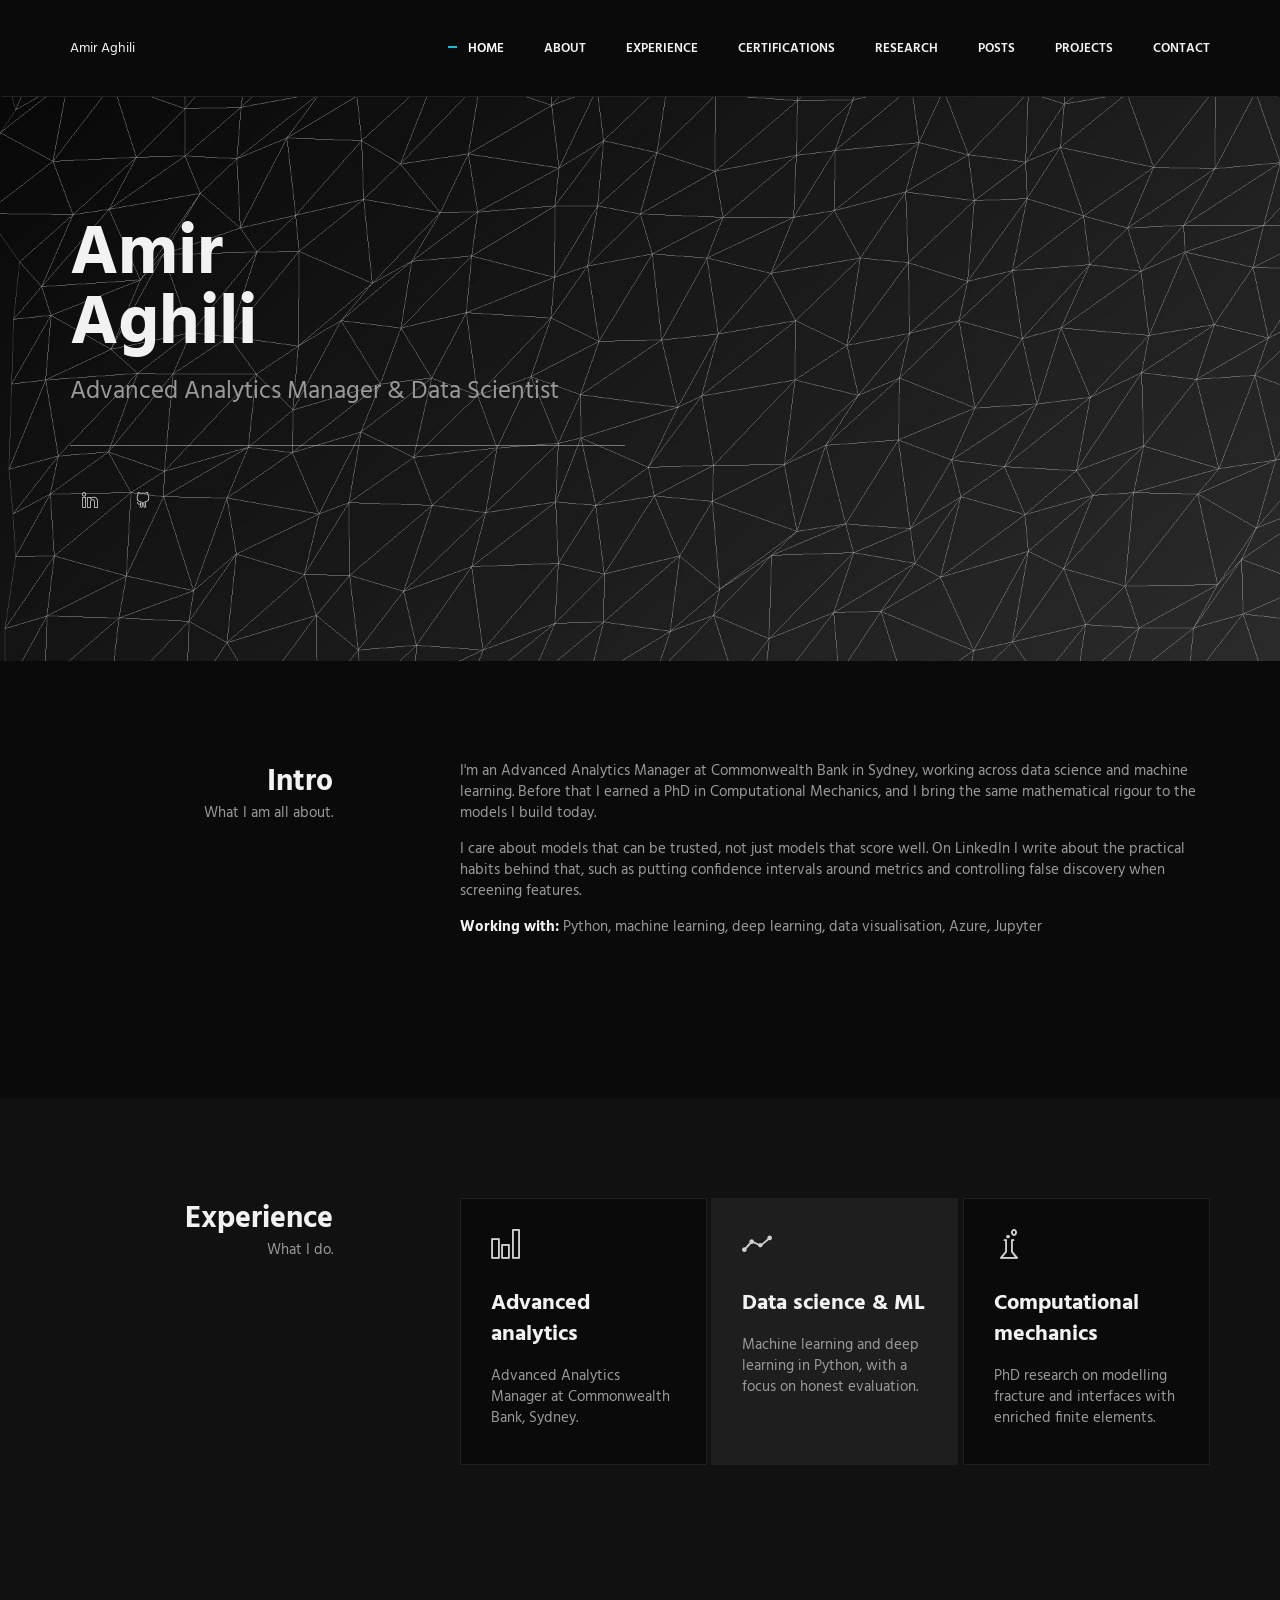
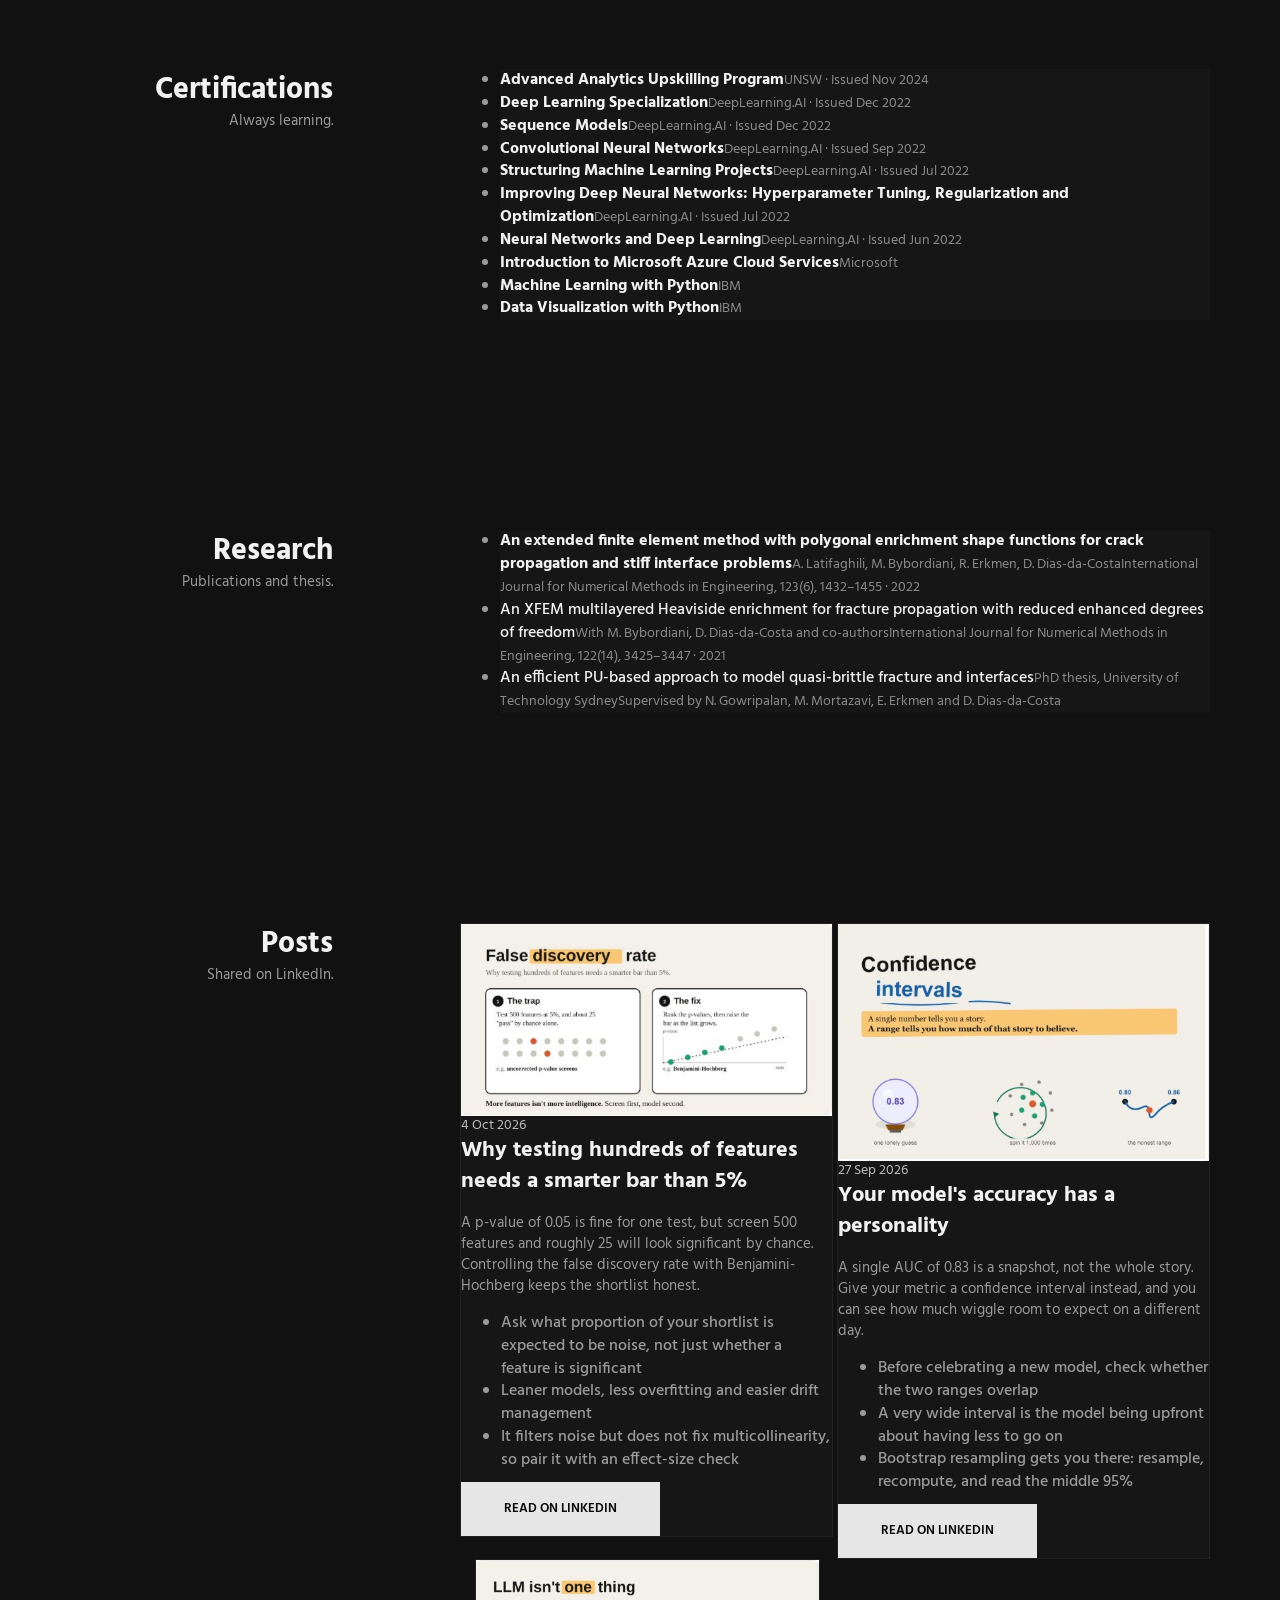
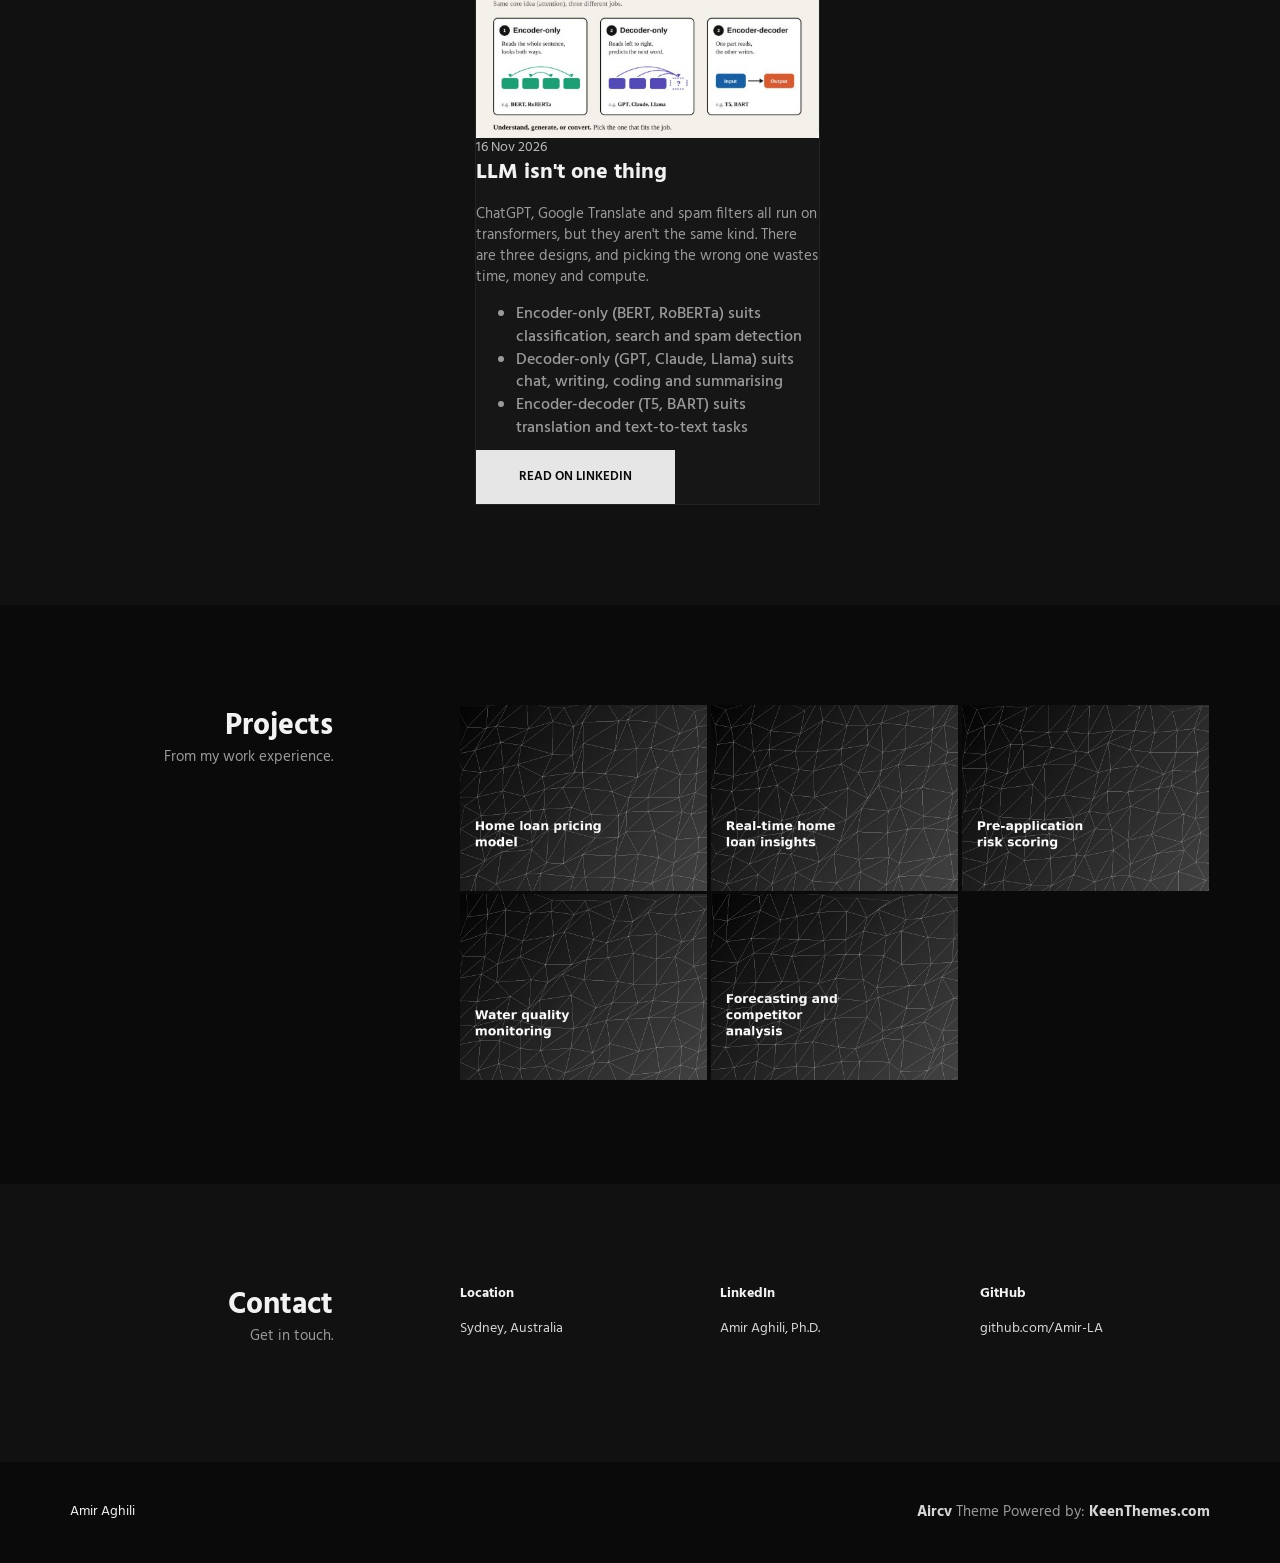
==== index.html @ f1d42f91 "Add files via upload" ====
<!DOCTYPE html>
<!-- ==============================
    Project:        Metronic "Aircv" Frontend Freebie - Responsive HTML Template Based On Twitter Bootstrap 3.3.4
    Version:        1.0
    Author:         KeenThemes
    Primary use:    Corporate, Business Themes.
    Email:          support@keenthemes.com
    Follow:         http://www.twitter.com/keenthemes
    Like:           http://www.facebook.com/keenthemes
    Website:        http://www.keenthemes.com
    Premium:        Premium Metronic Admin Theme: http://themeforest.net/item/metronic-responsive-admin-dashboard-template/4021469?ref=keenthemes
================================== -->
<html lang="en" class="no-js">
    <!-- BEGIN HEAD -->
    <head>
        <meta charset="utf-8"/>
        <title>Amir Aghili, Ph.D. | Advanced Analytics Manager &amp; Data Scientist</title>
        <meta http-equiv="X-UA-Compatible" content="IE=edge">
        <meta content="width=device-width, initial-scale=1" name="viewport"/>
        <meta content="Advanced Analytics Manager, data scientist and machine learning practitioner in Sydney with a PhD in Computational Mechanics." name="description"/>
        <meta content="Amir Aghili" name="author"/>

        <!-- GLOBAL MANDATORY STYLES -->
        <link href="https://fonts.googleapis.com/css?family=Hind:300,400,500,600,700" rel="stylesheet" type="text/css">
        <link href="vendor/simple-line-icons/css/simple-line-icons.css" rel="stylesheet" type="text/css"/>
        <link href="vendor/bootstrap/css/bootstrap.min.css" rel="stylesheet" type="text/css"/>

        <!-- PAGE LEVEL PLUGIN STYLES -->
        <link href="css/animate.css" rel="stylesheet">

        <!-- THEME STYLES -->
        <link href="css/layout.min.css" rel="stylesheet" type="text/css"/>

        <!-- Favicon -->
        <link href="css/custom.css" rel="stylesheet" type="text/css"/>
    </head>
    <!-- END HEAD -->

    <!-- BODY -->
    <body id="body" data-spy="scroll" data-target=".header">

        <!--========== HEADER ==========-->
        <header class="header navbar-fixed-top">
            <!-- Navbar -->
            <nav class="navbar" role="navigation">
                <div class="container">
                    <!-- Brand and toggle get grouped for better mobile display -->
                    <div class="menu-container js_nav-item">
                        <button type="button" class="navbar-toggle" data-toggle="collapse" data-target=".nav-collapse">
                            <span class="sr-only">Toggle navigation</span>
                            <span class="toggle-icon"></span>
                        </button>

                        <!-- Logo -->
                        <div class="logo">
                            <a class="logo-wrap" href="#body">
                                <span class="logo-text">Amir Aghili</span>
                            </a>
                        </div>
                        <!-- End Logo -->
                    </div>

                    <!-- Collect the nav links, forms, and other content for toggling -->
                    <div class="collapse navbar-collapse nav-collapse">
                        <div class="menu-container">
                            <ul class="nav navbar-nav navbar-nav-right">
                                <li class="js_nav-item nav-item"><a class="nav-item-child nav-item-hover" href="#body">Home</a></li>
                                <li class="js_nav-item nav-item"><a class="nav-item-child nav-item-hover" href="#about">About</a></li>
                                <li class="js_nav-item nav-item"><a class="nav-item-child nav-item-hover" href="#experience">Experience</a></li>
                                <li class="js_nav-item nav-item"><a class="nav-item-child nav-item-hover" href="#certifications">Certifications</a></li>
                                <li class="js_nav-item nav-item"><a class="nav-item-child nav-item-hover" href="#publications">Research</a></li>
                                <li class="js_nav-item nav-item"><a class="nav-item-child nav-item-hover" href="#posts">Posts</a></li>
                                <li class="js_nav-item nav-item"><a class="nav-item-child nav-item-hover" href="#work">Projects</a></li>
                                <li class="js_nav-item nav-item"><a class="nav-item-child nav-item-hover" href="#contact">Contact</a></li>
                            </ul>
                        </div>
                    </div>
                    <!-- End Navbar Collapse -->
                </div>
            </nav>
            <!-- Navbar -->
        </header>
        <!--========== END HEADER ==========-->

        <!--========== SLIDER ==========-->
        <div class="promo-block parallax-window" data-parallax="scroll" data-image-src="img/1920x1080/01.jpg">
            <div class="container">
                <div class="row">
                    <div class="col-sm-6">
                        <div class="promo-block-divider">
                            <h1 class="promo-block-title">Amir <br/> Aghili</h1>
                            <p class="promo-block-text">Advanced Analytics Manager &amp; Data Scientist</p>
                        </div>
                        <ul class="list-inline">
                            <li><a href="https://www.linkedin.com/in/amir-latifaghili/" class="social-icons" aria-label="LinkedIn profile"><i class="icon-social-linkedin"></i></a></li>
                            <li><a href="https://github.com/Amir-LA" class="social-icons" aria-label="GitHub profile"><i class="icon-social-github"></i></a></li>
                        </ul>
                    </div>
                </div>
                <!--// end row -->
            </div>
        </div>
        <!--========== SLIDER ==========-->

        <!--========== PAGE LAYOUT ==========-->
        <!-- About -->
        <div id="about">
            <div class="container content-lg">
                <div class="row">
                    <div class="col-sm-3 sm-margin-b-30">
                        <div class="text-right sm-text-left">
                            <h2 class="margin-b-0">Intro</h2>
                            <p>What I am all about.</p>
                        </div>
                    </div>
                    <div class="col-sm-8 col-sm-offset-1">
                        <div class="margin-b-60">
                            <p>I'm an Advanced Analytics Manager at Commonwealth Bank in Sydney, working across data science and machine learning. Before that I earned a PhD in Computational Mechanics, and I bring the same mathematical rigour to the models I build today.</p>
                            <p>I care about models that can be trusted, not just models that score well. On LinkedIn I write about the practical habits behind that, such as putting confidence intervals around metrics and controlling false discovery when screening features.</p>
                            <p><strong>Working with:</strong> Python, machine learning, deep learning, data visualisation, Azure, Jupyter</p>
                        </div>
                    </div>
                </div>
                <!--// end row -->
            </div>
        </div>
        <!-- End About -->

        <!-- Experience -->
        <div id="experience">
            <div class="bg-color-sky-light" data-auto-height="true">
                <div class="container content-lg">
                    <div class="row">
                        <div class="col-sm-3 sm-margin-b-30">
                            <div class="text-right sm-text-left">
                                <h2 class="margin-b-0">Experience</h2>
                                <p>What I do.</p>
                            </div>
                        </div>
                        <div class="col-sm-8 col-sm-offset-1">
                            <div class="row row-space-2 margin-b-4">
                                <div class="col-md-4 md-margin-b-4">
                                    <div class="service" data-height="height">
                                        <div class="service-element">
                                            <i class="service-icon icon-chart"></i>
                                        </div>
                                        <div class="service-info">
                                            <h3>Advanced analytics</h3>
                                            <p class="margin-b-5">Advanced Analytics Manager at Commonwealth Bank, Sydney.</p>
                                        </div>
                                        <a href="#" class="content-wrapper-link"></a>    
                                    </div>
                                </div>
                                <div class="col-md-4 md-margin-b-4">
                                    <div class="service bg-color-base wow zoomIn" data-height="height" data-wow-duration=".3" data-wow-delay=".1s">
                                        <div class="service-element">
                                            <i class="service-icon color-white icon-graph"></i>
                                        </div>
                                        <div class="service-info">
                                            <h3 class="color-white">Data science &amp; ML</h3>
                                            <p class="color-white margin-b-5">Machine learning and deep learning in Python, with a focus on honest evaluation.</p>
                                        </div>
                                        <a href="#" class="content-wrapper-link"></a>    
                                    </div>
                                </div>
                                <div class="col-md-4">
                                    <div class="service" data-height="height">
                                        <div class="service-element">
                                            <i class="service-icon icon-chemistry"></i>
                                        </div>
                                        <div class="service-info">
                                            <h3>Computational mechanics</h3>
                                            <p class="margin-b-5">PhD research on modelling fracture and interfaces with enriched finite elements.</p>
                                        </div>
                                        <a href="#" class="content-wrapper-link"></a>    
                                    </div>
                                </div>
                            </div>
                            <!--// end row -->
                        </div>
                    </div>
                    <!--// end row -->
                </div>
            </div>
        </div>
        <!-- End Experience -->

        <!-- Certifications -->
        <div id="certifications">
            <div class="container content-lg">
                <div class="row">
                    <div class="col-sm-3 sm-margin-b-30">
                        <div class="text-right sm-text-left">
                            <h2 class="margin-b-0">Certifications</h2>
                            <p>Always learning.</p>
                        </div>
                    </div>
                    <div class="col-sm-8 col-sm-offset-1">
                        <ul class="cert-list">
                                <li class="cert-item"><strong>Advanced Analytics Upskilling Program</strong><span>UNSW · Issued Nov 2024</span></li>
                                <li class="cert-item"><strong>Deep Learning Specialization</strong><span>DeepLearning.AI · Issued Dec 2022</span></li>
                                <li class="cert-item"><strong>Sequence Models</strong><span>DeepLearning.AI · Issued Dec 2022</span></li>
                                <li class="cert-item"><strong>Convolutional Neural Networks</strong><span>DeepLearning.AI · Issued Sep 2022</span></li>
                                <li class="cert-item"><strong>Structuring Machine Learning Projects</strong><span>DeepLearning.AI · Issued Jul 2022</span></li>
                                <li class="cert-item"><strong>Improving Deep Neural Networks: Hyperparameter Tuning, Regularization and Optimization</strong><span>DeepLearning.AI · Issued Jul 2022</span></li>
                                <li class="cert-item"><strong>Neural Networks and Deep Learning</strong><span>DeepLearning.AI · Issued Jun 2022</span></li>
                                <li class="cert-item"><strong>Introduction to Microsoft Azure Cloud Services</strong><span>Microsoft</span></li>
                                <li class="cert-item"><strong>Machine Learning with Python</strong><span>IBM</span></li>
                                <li class="cert-item"><strong>Data Visualization with Python</strong><span>IBM</span></li>
                        </ul>
                    </div>
                </div>
            </div>
        </div>
        <!-- End Certifications -->

        <!-- Publications -->
        <div id="publications">
            <div class="bg-color-sky-light">
                <div class="container content-lg">
                    <div class="row">
                        <div class="col-sm-3 sm-margin-b-30">
                            <div class="text-right sm-text-left">
                                <h2 class="margin-b-0">Research</h2>
                                <p>Publications and thesis.</p>
                            </div>
                        </div>
                        <div class="col-sm-8 col-sm-offset-1">
                            <ul class="cert-list">
                                <li class="cert-item"><strong>An extended finite element method with polygonal enrichment shape functions for crack propagation and stiff interface problems</strong><span>A. Latifaghili, M. Bybordiani, R. Erkmen, D. Dias-da-Costa</span><span>International Journal for Numerical Methods in Engineering, 123(6), 1432–1455 · 2022</span></li>
                                <li class="cert-item"><strong><a href="https://doi.org/10.1002/nme.6669" target="_blank" rel="noopener">An XFEM multilayered Heaviside enrichment for fracture propagation with reduced enhanced degrees of freedom</a></strong><span>With M. Bybordiani, D. Dias-da-Costa and co-authors</span><span>International Journal for Numerical Methods in Engineering, 122(14), 3425–3447 · 2021</span></li>
                                <li class="cert-item"><strong><a href="https://opus.lib.uts.edu.au/bitstream/10453/150727/1/01front.pdf" target="_blank" rel="noopener">An efficient PU-based approach to model quasi-brittle fracture and interfaces</a></strong><span>PhD thesis, University of Technology Sydney</span><span>Supervised by N. Gowripalan, M. Mortazavi, E. Erkmen and D. Dias-da-Costa</span></li>
                            </ul>
                        </div>
                    </div>
                </div>
            </div>
        </div>
        <!-- End Publications -->

        <!-- Posts -->
        <div id="posts">
            <div>
                <div class="container content-lg">
                    <div class="row">
                        <div class="col-sm-3 sm-margin-b-30">
                            <div class="text-right sm-text-left">
                                <h2 class="margin-b-0">Posts</h2>
                                <p>Shared on LinkedIn.</p>
                            </div>
                        </div>
                        <div class="col-sm-8 col-sm-offset-1">
                            <div class="row row-space-2">
                            <div class="col-sm-6 md-margin-b-4">
                                <div class="post-card">
                                    <img class="img-responsive full-width" src="img/post-fdr.jpg" alt="Graphic from the post: Why testing hundreds of features needs a smarter bar than 5%">
                                    <div class="post-card-body">
                                        <span class="post-date">4 Oct 2026</span>
                                        <h3>Why testing hundreds of features needs a smarter bar than 5%</h3>
                                        <p>A p-value of 0.05 is fine for one test, but screen 500 features and roughly 25 will look significant by chance. Controlling the false discovery rate with Benjamini-Hochberg keeps the shortlist honest.</p>
                                        <ul><li>Ask what proportion of your shortlist is expected to be noise, not just whether a feature is significant</li><li>Leaner models, less overfitting and easier drift management</li><li>It filters noise but does not fix multicollinearity, so pair it with an effect-size check</li></ul>
                                        <a class="btn-theme btn-theme-sm btn-base-bg text-uppercase" href="https://www.linkedin.com/feed/update/urn:li:activity:7512435879391453184/" target="_blank" rel="noopener">Read on LinkedIn</a>
                                    </div>
                                </div>
                            </div>
                            <div class="col-sm-6 md-margin-b-4">
                                <div class="post-card">
                                    <img class="img-responsive full-width" src="img/post-confidence.jpg" alt="Graphic from the post: Your model's accuracy has a personality">
                                    <div class="post-card-body">
                                        <span class="post-date">27 Sep 2026</span>
                                        <h3>Your model's accuracy has a personality</h3>
                                        <p>A single AUC of 0.83 is a snapshot, not the whole story. Give your metric a confidence interval instead, and you can see how much wiggle room to expect on a different day.</p>
                                        <ul><li>Before celebrating a new model, check whether the two ranges overlap</li><li>A very wide interval is the model being upfront about having less to go on</li><li>Bootstrap resampling gets you there: resample, recompute, and read the middle 95%</li></ul>
                                        <a class="btn-theme btn-theme-sm btn-base-bg text-uppercase" href="https://www.linkedin.com/feed/update/urn:li:activity:7509892826856378368/" target="_blank" rel="noopener">Read on LinkedIn</a>
                                    </div>
                                </div>
                            </div>
                            </div>
                            <div class="col-sm-6 md-margin-b-4">
                                <div class="post-card">
                                    <img class="img-responsive full-width" src="img/post-llm.jpg" alt="Graphic from the post: LLM isn't one thing">
                                    <div class="post-card-body">
                                        <span class="post-date">16 Nov 2026</span>
                                        <h3>LLM isn't one thing</h3>
                                        <p>ChatGPT, Google Translate and spam filters all run on transformers, but they aren't the same kind. There are three designs, and picking the wrong one wastes time, money and compute.</p>
                                        <ul><li>Encoder-only (BERT, RoBERTa) suits classification, search and spam detection</li><li>Decoder-only (GPT, Claude, Llama) suits chat, writing, coding and summarising</li><li>Encoder-decoder (T5, BART) suits translation and text-to-text tasks</li></ul>
                                        <a class="btn-theme btn-theme-sm btn-base-bg text-uppercase" href="https://www.linkedin.com/feed/update/urn:li:activity:7527841964642263040/" target="_blank" rel="noopener">Read on LinkedIn</a>
                                    </div>
                                </div>
                            </div>
                        </div>
                    </div>
                </div>
            </div>
        </div>
        <!-- End Posts -->

        <!-- Work -->
        <div id="work">
            <div class="container content-lg">
                <div class="row">
                    <div class="col-sm-3 sm-margin-b-30">
                        <div class="text-right sm-text-left">
                            <h2 class="margin-b-0">Projects</h2>
                            <p>From my work experience.</p>
                        </div>
                    </div>
                    <div class="col-sm-8 col-sm-offset-1">
                        <!-- Masonry Grid -->
                        <div class="masonry-grid row row-space-2">
                            <div class="masonry-grid-sizer col-xs-6 col-sm-6 col-md-1"></div>
                            <div class="masonry-grid-item col-xs-12 col-sm-6 col-md-4 margin-b-4">
                                <!-- Project -->
                                <div class="work work-popup-trigger">
                                    <div class="work-overlay">
                                        <img class="full-width img-responsive" src="img/work/p1.jpg" alt="Home loan pricing model">
                                    </div>
                                    <div class="work-popup-overlay">
                                        <div class="work-popup-content">
                                            <a href="javascript:void(0);" class="work-popup-close">Hide</a>
                                            <div class="margin-b-30">
                                                <h3 class="margin-b-5">Home loan pricing model</h3>
                                                <span>Commonwealth Bank · Senior Data Analyst</span>
                                            </div>
                                            <div class="margin-t-10">
                                                <p>Built a predictive model to help lenders offer personalised pricing and boost customer retention.</p>
                                                <ul class="list-inline work-popup-tag"><li class="work-popup-tag-item"><span class="work-popup-tag-link">Predictive modelling</span></li><li class="work-popup-tag-item"><span class="work-popup-tag-link">Pricing</span></li></ul>
                                                <p class="margin-t-10"><a href="https://www.linkedin.com/in/amir-latifaghili/" target="_blank" rel="noopener"><strong>View on LinkedIn</strong></a></p>
                                            </div>
                                        </div>
                                    </div>
                                </div>
                                <!-- End Project -->
                            </div>
                            <div class="masonry-grid-item col-xs-12 col-sm-6 col-md-4 margin-b-4">
                                <!-- Project -->
                                <div class="work work-popup-trigger">
                                    <div class="work-overlay">
                                        <img class="full-width img-responsive" src="img/work/p2.jpg" alt="Real-time home loan insights">
                                    </div>
                                    <div class="work-popup-overlay">
                                        <div class="work-popup-content">
                                            <a href="javascript:void(0);" class="work-popup-close">Hide</a>
                                            <div class="margin-b-30">
                                                <h3 class="margin-b-5">Real-time home loan insights</h3>
                                                <span>Commonwealth Bank · Senior Data Analyst</span>
                                            </div>
                                            <div class="margin-t-10">
                                                <p>Designed an AI tool delivering real-time insights for engaging home loan seekers.</p>
                                                <ul class="list-inline work-popup-tag"><li class="work-popup-tag-item"><span class="work-popup-tag-link">AI</span></li><li class="work-popup-tag-item"><span class="work-popup-tag-link">Customer insight</span></li></ul>
                                                <p class="margin-t-10"><a href="https://www.linkedin.com/in/amir-latifaghili/" target="_blank" rel="noopener"><strong>View on LinkedIn</strong></a></p>
                                            </div>
                                        </div>
                                    </div>
                                </div>
                                <!-- End Project -->
                            </div>
                            <div class="masonry-grid-item col-xs-12 col-sm-6 col-md-4 margin-b-4">
                                <!-- Project -->
                                <div class="work work-popup-trigger">
                                    <div class="work-overlay">
                                        <img class="full-width img-responsive" src="img/work/p3.jpg" alt="Pre-application risk scoring">
                                    </div>
                                    <div class="work-popup-overlay">
                                        <div class="work-popup-content">
                                            <a href="javascript:void(0);" class="work-popup-close">Hide</a>
                                            <div class="margin-b-30">
                                                <h3 class="margin-b-5">Pre-application risk scoring</h3>
                                                <span>Commonwealth Bank · Data Analyst</span>
                                            </div>
                                            <div class="margin-t-10">
                                                <p>Built a risk scoring model using pre-application data to optimise capital allocation based on default probability.</p>
                                                <ul class="list-inline work-popup-tag"><li class="work-popup-tag-item"><span class="work-popup-tag-link">Risk scoring</span></li><li class="work-popup-tag-item"><span class="work-popup-tag-link">Credit</span></li></ul>
                                                <p class="margin-t-10"><a href="https://www.linkedin.com/in/amir-latifaghili/" target="_blank" rel="noopener"><strong>View on LinkedIn</strong></a></p>
                                            </div>
                                        </div>
                                    </div>
                                </div>
                                <!-- End Project -->
                            </div>
                            <div class="masonry-grid-item col-xs-12 col-sm-6 col-md-4 margin-b-4">
                                <!-- Project -->
                                <div class="work work-popup-trigger">
                                    <div class="work-overlay">
                                        <img class="full-width img-responsive" src="img/work/p4.jpg" alt="Water quality monitoring">
                                    </div>
                                    <div class="work-popup-overlay">
                                        <div class="work-popup-content">
                                            <a href="javascript:void(0);" class="work-popup-close">Hide</a>
                                            <div class="margin-b-30">
                                                <h3 class="margin-b-5">Water quality monitoring</h3>
                                                <span>Ginko Consultants · Data Scientist</span>
                                            </div>
                                            <div class="margin-t-10">
                                                <p>Gathered water quality data from Critical Control Points on the SCADA system, analysed it, and helped present breaches in EPA reports.</p>
                                                <ul class="list-inline work-popup-tag"><li class="work-popup-tag-item"><span class="work-popup-tag-link">Data analysis</span></li><li class="work-popup-tag-item"><span class="work-popup-tag-link">SCADA</span></li><li class="work-popup-tag-item"><span class="work-popup-tag-link">Reporting</span></li></ul>
                                                <p class="margin-t-10"><a href="https://www.linkedin.com/in/amir-latifaghili/" target="_blank" rel="noopener"><strong>View on LinkedIn</strong></a></p>
                                            </div>
                                        </div>
                                    </div>
                                </div>
                                <!-- End Project -->
                            </div>
                            <div class="masonry-grid-item col-xs-12 col-sm-6 col-md-4 margin-b-4">
                                <!-- Project -->
                                <div class="work work-popup-trigger">
                                    <div class="work-overlay">
                                        <img class="full-width img-responsive" src="img/work/p5.jpg" alt="Forecasting and competitor analysis">
                                    </div>
                                    <div class="work-popup-overlay">
                                        <div class="work-popup-content">
                                            <a href="javascript:void(0);" class="work-popup-close">Hide</a>
                                            <div class="margin-b-30">
                                                <h3 class="margin-b-5">Forecasting and competitor analysis</h3>
                                                <span>Cured Medical · Data Scientist (R&amp;D)</span>
                                            </div>
                                            <div class="margin-t-10">
                                                <p>Created and optimised data pipelines, and used web scraping to forecast business share price against competitors.</p>
                                                <ul class="list-inline work-popup-tag"><li class="work-popup-tag-item"><span class="work-popup-tag-link">Data pipelines</span></li><li class="work-popup-tag-item"><span class="work-popup-tag-link">Forecasting</span></li><li class="work-popup-tag-item"><span class="work-popup-tag-link">Web scraping</span></li></ul>
                                                <p class="margin-t-10"><a href="https://www.linkedin.com/in/amir-latifaghili/" target="_blank" rel="noopener"><strong>View on LinkedIn</strong></a></p>
                                            </div>
                                        </div>
                                    </div>
                                </div>
                                <!-- End Project -->
                            </div>
                        </div>
                        <!-- End Masonry Grid -->
                    </div>
                </div>
                <!--// end row -->
            </div>
        </div>
        <!-- End Work -->
            
        <!-- Contact -->
        <div id="contact">
            <div class="bg-color-sky-light">
                <div class="container content-lg">
                    <div class="row">
                        <div class="col-sm-3 sm-margin-b-30">
                            <div class="text-right sm-text-left">
                                <h2 class="margin-b-0">Contact</h2>
                                <p>Get in touch.</p>
                            </div>
                        </div>
                        <div class="col-sm-8 col-sm-offset-1">
                            <div class="row">
                                <div class="col-md-4 col-xs-6 md-margin-b-30">
                                    <h5>Location</h5>
                                    <a href="#contact">Sydney, Australia</a>
                                </div>
                                <div class="col-md-4 col-xs-6 md-margin-b-30">
                                    <h5>LinkedIn</h5>
                                    <a href="https://www.linkedin.com/in/amir-latifaghili/">Amir Aghili, Ph.D.</a>
                                </div>
                                <div class="col-md-4 col-xs-6">
                                    <h5>GitHub</h5>
                                    <a href="https://github.com/Amir-LA">github.com/Amir-LA</a>
                                </div>
                                <!-- Add your email here, e.g. <div class="col-md-4 col-xs-6"><h5>Email</h5><a href="mailto:you@example.com">you@example.com</a></div> -->
                            </div>
                        </div>
                    </div>
                    <!--// end row -->
                </div>
            </div>
        </div>
        <!-- End Contact -->
        <!--========== END PAGE LAYOUT ==========-->

        <!--========== FOOTER ==========-->
        <footer class="footer">
            <div class="content container">
                <div class="row">
                    <div class="col-xs-6">
                        <span class="logo-text">Amir Aghili</span>
                    </div>
                    <div class="col-xs-6 text-right sm-text-left">
                        <p class="margin-b-0"><a class="fweight-700" href="http://keenthemes.com/preview/aircv/">Aircv</a> Theme Powered by: <a class="fweight-700" href="http://www.keenthemes.com/">KeenThemes.com</a></p>
                    </div>
                </div>
                <!--// end row -->
            </div>
        </footer>
        <!--========== END FOOTER ==========-->

        <!-- Back To Top -->
        <a href="javascript:void(0);" class="js-back-to-top back-to-top">Top</a>

        <!-- JAVASCRIPTS(Load javascripts at bottom, this will reduce page load time) -->
        <!-- CORE PLUGINS -->
        <script src="vendor/jquery.min.js" type="text/javascript"></script>
        <script src="vendor/jquery-migrate.min.js" type="text/javascript"></script>
        <script src="vendor/bootstrap/js/bootstrap.min.js" type="text/javascript"></script>

        <!-- PAGE LEVEL PLUGINS -->
        <script src="vendor/jquery.easing.js" type="text/javascript"></script>
        <script src="vendor/jquery.back-to-top.js" type="text/javascript"></script>
        <script src="vendor/jquery.smooth-scroll.js" type="text/javascript"></script>
        <script src="vendor/jquery.wow.min.js" type="text/javascript"></script>
        <script src="vendor/jquery.parallax.min.js" type="text/javascript"></script>
        <script src="vendor/jquery.appear.js" type="text/javascript"></script>
        <script src="vendor/masonry/jquery.masonry.pkgd.min.js" type="text/javascript"></script>
        <script src="vendor/masonry/imagesloaded.pkgd.min.js" type="text/javascript"></script>

        <!-- PAGE LEVEL SCRIPTS -->
        <script src="js/layout.min.js" type="text/javascript"></script>
        <script src="js/components/progress-bar.min.js" type="text/javascript"></script>
        <script src="js/components/masonry.min.js" type="text/javascript"></script>
        <script src="js/components/wow.min.js" type="text/javascript"></script>

    </body>
    <!-- END BODY -->
</html>
---- css/layout.min.css ----
.link,body{position:relative;font-family:Hind,sans-serif}.btn-theme,p{line-height:1.4}.btn-theme.active.focus,.btn-theme.active:focus,.btn-theme.focus,.btn-theme:active.focus,.btn-theme:active:focus,.btn-theme:focus,:active,:focus,a,a:active,a:focus,a:hover{outline:0}.btn-theme:hover,.progress-box .progress-bar{transition-property:all;transition-timing-function:cubic-bezier(.7,1,.7,1)}.header .nav-item-child,.link,a,body,em,h1,h2,h3,h4,h5,h6,li,li a,p,span{font-family:Hind,sans-serif}.header .nav-item-hover:after,.link:after,.work .work-overlay:before{content:" "}.back-to-top,.header .nav-item-child,.link{text-transform:uppercase}.back-to-top:focus,.back-to-top:hover,.btn-theme.focus,.btn-theme:focus,.btn-theme:hover,.content-wrapper-link,.header .logo-wrap:focus,.header .logo-wrap:hover,a:active,a:focus,a:hover,h1>a:focus,h2>a:focus,h3>a:focus,h4>a:focus,h5>a:focus,h6>a:focus{text-decoration:none}.container-full-width:after,.container-sm:after{clear:both}html{overflow-x:hidden}body,html,html a{-webkit-font-smoothing:antialiased}p{font-size:15px;font-weight:400;color:#a6a7aa;margin-bottom:15px}em,li,li a{font-size:16px;font-weight:500;color:#515769}a{color:#81848f}a:active,a:focus,a:hover{color:#999caa}.link{font-size:13px;font-weight:600}.back-to-top,.form-control,span{font-weight:400}.link:after{position:absolute;top:8px;right:-15px;width:9px;height:2px;background:#17bed2}span{font-size:14px;color:#bfc1c7}h1,h2,h3,h4,h5,h6{font-weight:700;color:#515769;line-height:1.4;margin:0 0 15px}h1>a,h2>a,h3>a,h4>a,h5>a,h6>a{color:#515769}h1>a:hover,h2>a:hover,h3>a:hover,h4>a:hover,h5>a:hover,h6>a:hover{color:#999caa;text-decoration:none}h1{font-size:40px}h2{font-size:30px}h3,h4{font-size:22px}::selection{color:#fff;background:#17bed2;text-shadow:none}::-webkit-selection{color:#fff;background:#17bed2;text-shadow:none}::-moz-selection{color:#fff;background:#17bed2;text-shadow:none}.section-seperator{border-bottom:1px solid #edf0f2}.content-wrapper-link{position:absolute;top:0;left:0;right:0;bottom:0;display:block;z-index:3}.btn-icon,.btn-theme,.work{position:relative}.btn-theme,.social-icons{display:inline-block;vertical-align:middle;text-align:center}.btn-theme{background-image:none;border-style:solid;white-space:nowrap;-ms-touch-action:manipulation;touch-action:manipulation;cursor:pointer;-webkit-user-select:none;-moz-user-select:none;-ms-user-select:none;user-select:none}.btn-theme:hover{transition-duration:.3s}.btn-theme.active,.btn-theme:active{background-image:none;outline:0}.btn-theme.disabled,.btn-theme[disabled],fieldset[disabled] .btn-theme{cursor:not-allowed;box-shadow:none;opacity:.65;pointer-events:none}.btn-icon{top:1px;margin-right:10px}.btn-white-bg{color:#515769;background:#fff;border-color:transparent;border-width:0}.btn-white-bg.focus,.btn-white-bg:focus,.btn-white-bg:hover{color:#fff;background:#17bed2;border-color:transparent}.btn-white-brd{color:#fff;background:0 0;border-color:#fff;border-width:2px}.btn-white-brd.focus,.btn-white-brd:focus,.btn-white-brd:hover{color:#515769;background:#fff;border-color:#fff}.btn-default-bg{color:#515769;background:#f3f4f5;border-color:transparent;border-width:0}.btn-default-bg.focus,.btn-default-bg:focus,.btn-default-bg:hover{color:#fff;background:#17bed2;border-color:transparent}.btn-theme-sm{font-size:13px;font-weight:600;padding:15px 40px}.btn-theme-md{font-size:15px;font-weight:600;padding:20px 30px}.progress-box .progress{box-shadow:none;height:3px}.progress-box .progress-bar{transition-duration:2s}.social-icons{width:40px;height:40px;font-size:16px;color:#fff;border-radius:50%;padding:11px;transition-duration:.3s;transition-property:all;transition-timing-function:cubic-bezier(.7,1,.7,1)}.work .work-overlay:before,.work .work-popup-overlay{top:0;width:100%;height:100%;transition-property:all;transition-timing-function:cubic-bezier(.7,1,.7,1);transition-duration:.3s;left:0}.social-icons:hover{color:#515769;background:#fff;transition-duration:.3s;transition-property:all;transition-timing-function:cubic-bezier(.7,1,.7,1)}.promo-block{padding:220px 0 130px}.promo-block .promo-block-title{font-size:70px;color:#fff;line-height:1}@media (max-width:480px){.promo-block .promo-block-title{font-size:50px}}.promo-block .promo-block-text{font-size:25px;color:#fff}.promo-block .promo-block-divider{border-bottom:1px solid rgba(255,255,255,.4);padding-bottom:20px;margin-bottom:35px}.service{background:#fff;padding:30px}.service .service-element,.service .service-info{-webkit-transform:translate3d(0,0,0);-moz-transform:translate3d(0,0,0);transform:translate3d(0,0,0);transition-duration:.3s;transition-property:all;transition-timing-function:cubic-bezier(.7,1,.7,1)}.service .service-icon{display:block;font-size:30px;color:#999caa;margin-bottom:30px}.service:hover .service-element{opacity:0;-webkit-transform:translate3d(0,-100%,0);-moz-transform:translate3d(0,-100%,0);transform:translate3d(0,-100%,0);transition-duration:.3s;transition-property:all;transition-timing-function:cubic-bezier(.7,1,.7,1)}.service:hover .service-info{-webkit-transform:translate3d(0,-30%,0);-moz-transform:translate3d(0,-30%,0);transform:translate3d(0,-30%,0);transition-duration:.3s;transition-property:all;transition-timing-function:cubic-bezier(.7,1,.7,1)}.work{display:block}.work .work-overlay{position:relative;cursor:pointer}.work .work-overlay:before{position:absolute;background:0 0}.work:hover .work-overlay:before{background:rgba(0,0,0,.5);transition-duration:.3s;transition-property:all;transition-timing-function:cubic-bezier(.7,1,.7,1)}.work .work-popup-overlay{position:fixed;right:0;z-index:99999;opacity:0;visibility:hidden;-webkit-backface-visibility:hidden;backface-visibility:hidden;overflow-x:hidden;background:rgba(81,87,105,.4)}.work .work-popup-overlay-show{opacity:1;visibility:visible;-webkit-backface-visibility:visible;backface-visibility:visible;transition-duration:.3s;transition-property:all;transition-timing-function:cubic-bezier(.7,1,.7,1)}.work .work-popup-content{position:absolute;top:50%;left:0;right:0;width:730px;height:auto;display:block;background:#fff;padding:30px;margin:0 auto;-webkit-transform:translate3d(0,-50%,0);-moz-transform:translate3d(0,-50%,0);transform:translate3d(0,-50%,0)}.header .logo-img,.header .logo-img-main,.header .logo-wrap{display:inline-block}.work .work-popup-content-divider{border-right:1px solid #cdcecf}@media (max-width:768px){.work .work-popup-content{width:95%}.work .work-popup-content-divider{border-right:none;border-bottom:1px solid #cdcecf}}.work .work-popup-close{float:right;font-size:13px;font-weight:700;color:#c5c6cb;transition-duration:.3s;transition-property:all;transition-timing-function:cubic-bezier(.7,1,.7,1)}.work .work-popup-close:hover{color:#aaacb3;transition-duration:.3s;transition-property:all;transition-timing-function:cubic-bezier(.7,1,.7,1)}.work .work-popup-tag{margin:0}.work .work-popup-tag-item{padding:0 2px}.work .work-popup-tag-link{font-size:13px}.footer .footer-logo{width:64px;height:auto}.navbar-fixed-top .navbar-collapse{max-height:100%}.header .navbar{margin-bottom:0;border-bottom:1px solid rgba(255,255,255,.2);transition-duration:.3s;transition-property:all;transition-timing-function:cubic-bezier(.7,1,.7,1)}.header .navbar-toggle{width:25px;height:25px;border:none;padding:0;margin:35px 0}.header .navbar-toggle .toggle-icon{position:relative;width:21px;height:1px;display:inline-block;background:#515769;transition-duration:.3s;transition-property:all;transition-timing-function:cubic-bezier(.7,1,.7,1)}.header .navbar-toggle .toggle-icon:after,.header .navbar-toggle .toggle-icon:before{position:absolute;left:0;background:#515769;content:" "}.header .navbar-toggle .toggle-icon:before{width:10px;height:1px;bottom:10px;-webkit-transform:rotate(0);-moz-transform:rotate(0);transform:rotate(0);transition-duration:.3s;transition-property:all;transition-timing-function:cubic-bezier(.7,1,.7,1)}.header .navbar-toggle .toggle-icon:after{width:16px;height:1px;top:-5px;-webkit-transform:rotate(0);-moz-transform:rotate(0);transform:rotate(0);transition-duration:.3s;transition-property:all;transition-timing-function:cubic-bezier(.7,1,.7,1)}.header .navbar-toggle:hover .toggle-icon{background:#17bed2;transition-duration:.3s;transition-property:all;transition-timing-function:cubic-bezier(.7,1,.7,1)}.header .navbar-toggle:hover .toggle-icon:after,.header .navbar-toggle:hover .toggle-icon:before{width:21px;height:1px;background:#17bed2;transition-duration:.3s;transition-property:all;transition-timing-function:cubic-bezier(.7,1,.7,1)}.header .logo-img-active,.header .logo-img-main,.header .nav-item.active .nav-item-hover:after,.header .nav-item:hover .nav-item-hover:after{transition-duration:.4s;transition-property:all;transition-timing-function:cubic-bezier(.7,1,.7,1)}.header .navbar-toggle:hover .toggle-icon.is-clicked{background:rgba(81,87,105,0)}.header .logo{width:100px;height:100px;float:left;max-height:95px;line-height:65px}.header .logo-wrap{padding:15px 0}.header .logo-img{width:64px;height:auto;max-width:100%;max-height:100%;vertical-align:middle}.header .logo-img-active{display:none}.header .nav-item,.header .nav-item-child{display:block;position:relative}.header .navbar-nav{padding-left:0;margin-bottom:0;list-style:none}.header .nav-item:last-child .nav-item-child{padding-right:0}.header .nav-item.active .nav-item-hover:after,.header .nav-item:hover .nav-item-hover:after{opacity:1}.header .nav-item-child{font-size:13px;font-weight:600;color:#fff;line-height:55px;padding:20px;transition-duration:.3s;transition-property:all;transition-timing-function:cubic-bezier(.7,1,.7,1)}.header .nav-item-child:focus,.header .nav-item-child:hover{background:inherit}.header .nav-item-hover{position:relative}.header .nav-item-hover:after{position:absolute;top:45px;left:0;width:9px;height:2px;background:#17bed2;opacity:0;transition-duration:.4s;transition-property:all;transition-timing-function:cubic-bezier(.7,1,.7,1)}@media (max-width:991px){.header{background:#fff}.header .navbar-toggle{display:block}.header .navbar-collapse.collapse{display:none!important}.header .navbar-collapse.collapse.in{display:block!important}.header .nav-collapse{padding-left:0;padding-right:0}.header .navbar-nav{margin:0;float:none}.header .navbar-nav .nav-item{float:none}.header .menu-container:after,.header .menu-container:before{content:" ";display:table}.header .menu-container:after{clear:both}.header .logo .logo-img-main{display:none}.header .logo .logo-img-active{display:inline-block}.header .nav-item-child{color:#515769;line-height:1.4;padding:12px 12px 12px 15px}.header .nav-item-hover:after{position:absolute;top:19px}}@media (max-width:767px){.header .menu-container{padding-left:15px;padding-right:15px;margin-left:0;margin-right:0}.header .navbar>.container,.header .navbar>.container>.nav-collapse{padding-left:0;padding-right:0;margin-left:0;margin-right:0}.header .navbar>.container{width:auto}}@media (min-width:992px){.header .navbar-nav-right{float:right}.page-on-scroll .header .navbar{background:#fff;border-bottom-color:#f0f0f0;transition-duration:.3s;transition-property:all;transition-timing-function:cubic-bezier(.7,1,.7,1)}.page-on-scroll .header .logo-img-active,.page-on-scroll .header .logo-img-main{transition-duration:.4s;transition-property:all;transition-timing-function:cubic-bezier(.7,1,.7,1)}.page-on-scroll .header .logo-img-main{display:none}.page-on-scroll .header .logo-img-active{display:inline-block}.page-on-scroll .header .nav-item-child{color:#515769;transition-duration:.3s;transition-property:all;transition-timing-function:cubic-bezier(.7,1,.7,1)}}.back-to-top,.back-to-top:hover{color:#fff;transition-property:all;transition-timing-function:cubic-bezier(.7,1,.7,1)}.back-to-top{position:fixed;right:10px;bottom:10px;display:inline-block;z-index:9;width:40px;height:40px;font-size:11px;text-align:center;line-height:3;letter-spacing:1px;background:#515769;border-radius:3px;visibility:hidden;opacity:0;padding:5px;-webkit-transform:translate3d(0,50px,0);-moz-transform:translate3d(0,50px,0);transform:translate3d(0,50px,0);transition-duration:.3s}.container-full-width:after,.container-full-width:before,.container-sm:after,.container-sm:before{content:" ";display:table}.back-to-top:hover{transition-duration:.3s}.back-to-top.back-to-top-is-visible{visibility:visible;opacity:.6;-webkit-transform:translate3d(0,0,0);-moz-transform:translate3d(0,0,0);transform:translate3d(0,0,0);transition-duration:.3s;transition-property:all;transition-timing-function:cubic-bezier(.7,1,.7,1)}.back-to-top.back-to-top-is-visible:hover{opacity:1;transition-duration:.3s;transition-property:all;transition-timing-function:cubic-bezier(.7,1,.7,1)}.back-to-top.back-to-top-fade-out{opacity:.4}.back-to-top.back-to-top-fade-out:hover{opacity:1;transition-duration:.3s;transition-property:all;transition-timing-function:cubic-bezier(.7,1,.7,1)}.form-control{height:50px;font-size:14px;color:#a6a7aa;background:#fafafa;border:none;box-shadow:none;border-radius:0;padding-left:15px}.form-control::-moz-placeholder{color:#a6a7aa}.form-control:-ms-input-placeholder{color:#a6a7aa}.form-control::-webkit-input-placeholder{color:#a6a7aa}.form-control:focus{color:#515769;box-shadow:none}.form-control:focus::-moz-placeholder{color:#515769}.form-control:focus:-ms-input-placeholder{color:#515769}.form-control:focus::-webkit-input-placeholder{color:#515769}.color-base{color:#17bed2!important}.color-white{color:#fff!important}.color-heading{color:#515769!important}.color-subtitle{color:#a6a7aa!important}.color-link{color:#81848f!important}.color-link-hover{color:#999caa!important}.color-sky-light{color:#fafafa!important}.bg-color-base{background:#17bed2!important}.bg-color-white{background:#fff!important}.bg-color-heading{background:#515769!important}.bg-color-subtitle{background:#a6a7aa!important}.bg-color-link{background:#81848f!important}.bg-color-link-hover{background:#999caa!important}.bg-color-sky-light{background:#fafafa!important}.row-space-2{margin-right:-2px;margin-left:-2px}.container-full-width,.container-sm{margin-right:auto;margin-left:auto}.row-space-2>[class*=col-]{padding-left:2px;padding-right:2px}.container-sm{padding-right:15px;padding-left:15px}@media (min-width:768px){.container-sm{width:750px}}@media (min-width:1200px){.container-sm{width:970px}}.content{padding-top:40px;padding-bottom:40px}.content-sm{padding-top:60px;padding-bottom:60px}.content-md{padding-top:80px;padding-bottom:80px}.content-lg{padding-top:100px;padding-bottom:100px}.full-width{width:100%;height:auto}.fweight-300{font-weight:300!important}.fweight-400{font-weight:400!important}.fweight-500{font-weight:500!important}.fweight-600{font-weight:600!important}.fweight-700{font-weight:700!important}.margin-l-0{margin-left:0!important}.margin-l-5{margin-left:5px!important}.margin-l-10{margin-left:10px!important}.margin-l-20{margin-left:20px!important}.margin-r-0{margin-right:0!important}.margin-r-5{margin-right:5px!important}.margin-r-10{margin-right:10px!important}.margin-r-20{margin-right:20px!important}.margin-t-0{margin-top:0!important}.margin-t-5{margin-top:5px!important}.margin-t-10{margin-top:10px!important}.margin-t-20{margin-top:20px!important}.margin-t-30{margin-top:30px!important}.margin-t-40{margin-top:40px!important}.margin-t-50{margin-top:50px!important}.margin-t-60{margin-top:60px!important}.margin-b-0{margin-bottom:0!important}.margin-b-4{margin-bottom:4px!important}.margin-b-5{margin-bottom:5px!important}.margin-b-10{margin-bottom:10px!important}.margin-b-20{margin-bottom:20px!important}.margin-b-30{margin-bottom:30px!important}.margin-b-40{margin-bottom:40px!important}.margin-b-50{margin-bottom:50px!important}.margin-b-60{margin-bottom:60px!important}.margin-b-70{margin-bottom:70px!important}.margin-b-80{margin-bottom:80px!important}.margin-b-90{margin-bottom:90px!important}.margin-b-100{margin-bottom:100px!important}.height-100{height:100px!important}.height-200{height:200px!important}.height-300{height:300px!important}.height-400{height:400px!important}.height-500{height:500px!important}@media (max-width:992px){.md-margin-b-0{margin-bottom:0!important}.md-margin-b-4{margin-bottom:4px!important}.md-margin-b-5{margin-bottom:5px!important}.md-margin-b-10{margin-bottom:10px!important}.md-margin-b-20{margin-bottom:20px!important}.md-margin-b-30{margin-bottom:30px!important}.md-margin-b-40{margin-bottom:40px!important}.md-margin-b-50{margin-bottom:50px!important}.md-margin-b-60{margin-bottom:60px!important}.md-margin-b-70{margin-bottom:70px!important}.md-margin-b-80{margin-bottom:80px!important}.md-margin-b-90{margin-bottom:90px!important}.md-margin-b-100{margin-bottom:100px!important}.md-text-center{text-align:center}.md-text-left{text-align:left}.md-text-right{text-align:right}}@media (max-width:768px){.sm-margin-b-0{margin-bottom:0!important}.sm-margin-b-4{margin-bottom:4px!important}.sm-margin-b-5{margin-bottom:5px!important}.sm-margin-b-10{margin-bottom:10px!important}.sm-margin-b-20{margin-bottom:20px!important}.sm-margin-b-30{margin-bottom:30px!important}.sm-margin-b-40{margin-bottom:40px!important}.sm-margin-b-50{margin-bottom:50px!important}.sm-margin-b-60{margin-bottom:60px!important}.sm-margin-b-70{margin-bottom:70px!important}.sm-margin-b-80{margin-bottom:80px!important}.sm-margin-b-90{margin-bottom:90px!important}.sm-margin-b-100{margin-bottom:100px!important}.sm-text-center{text-align:center}.sm-text-left{text-align:left}.sm-text-right{text-align:right}}@media (max-width:480px){.xs-margin-b-0{margin-bottom:0!important}.xs-margin-b-4{margin-bottom:4px!important}.xs-margin-b-5{margin-bottom:5px!important}.xs-margin-b-10{margin-bottom:10px!important}.xs-margin-b-20{margin-bottom:20px!important}.xs-margin-b-30{margin-bottom:30px!important}.xs-margin-b-40{margin-bottom:40px!important}.xs-margin-b-50{margin-bottom:50px!important}.xs-margin-b-60{margin-bottom:60px!important}.xs-margin-b-70{margin-bottom:70px!important}.xs-margin-b-80{margin-bottom:80px!important}.xs-margin-b-90{margin-bottom:90px!important}.xs-margin-b-100{margin-bottom:100px!important}.xs-text-center{text-align:center}.xs-text-left{text-align:left}.xs-text-right{text-align:right}}
---- css/custom.css ----
/* ---- Black & grey theme ---- */
body{background:#0a0a0a!important;color:#b5b5b5!important}
.bg-color-sky-light,.bg-color-white,.service,.header,.header .navbar,.page-on-scroll .header .navbar,.footer,.footer-logo-wrap,.work-popup-overlay{background-color:#0a0a0a!important;background-image:none!important}
#posts,#certifications,#publications,.bg-color-sky-light{background-color:#111!important}
.bg-color-base,.service.bg-color-base{background-color:#1e1e1e!important}
.header .navbar,.page-on-scroll .header .navbar{border-bottom-color:#222!important}
h1,h2,h3,h4,h5,h6,strong,.nav-item-child,.header .logo-text,.footer .logo-text,.header .nav-item-child{color:#f2f2f2!important}
p,li,span,.text-right p,.service p,.footer p,.footer-text{color:#9a9a9a!important}
a{color:#d6d6d6}
a:hover,a:focus{color:#fff}
.nav-item-child-hover:hover,.js_nav-item.active .nav-item-child{color:#fff!important}
.header .navbar-nav>li>a,.page-on-scroll .header .navbar-nav>li>a{color:#f2f2f2!important}
.nav-item-child:before,.js_nav-item.active .nav-item-child:before,.js_nav-item .nav-item-child:before{background-color:#e6e6e6!important}
.service{border:1px solid #1f1f1f!important}
.service h3,.service .service-title{color:#f2f2f2!important}
.service i,[class^="icon-"],[class*=" icon-"],.service-icon{color:#cfcfcf!important}
.work-popup-overlay{background-color:rgba(10,10,10,.96)!important}
.work-popup-tag-link,.work-popup-tag-item{color:#bdbdbd!important}
.work-popup-content span{color:#9a9a9a!important}
.cert-item{background:#161616!important;border-left-color:#5a5a5a!important}
.cert-item strong,.cert-item strong a{color:#f2f2f2!important;border-bottom-color:#5a5a5a!important}
.cert-item span{color:#8a8a8a!important}
.post-card{background:#161616!important;border:1px solid #222}
.post-card h3{color:#f2f2f2!important}
.post-card p,.post-card li{color:#9a9a9a!important}
.post-date{color:#bdbdbd!important}
.btn-base-bg,.btn-theme.btn-base-bg{background:#e6e6e6!important;border-color:#e6e6e6!important;color:#0a0a0a!important}
.btn-base-bg:hover{background:#fff!important;color:#000!important}
.logo-text{color:#f2f2f2!important}
.work{background:#161616}
.masonry-grid-item .work img{filter:grayscale(100%) contrast(1.05)}
hr,.header .line,.line{border-color:#222!important;background:#222!important}
input,textarea,select{background:#161616!important;color:#eee!important;border-color:#333!important}
.back-to-top{background:#e6e6e6!important;color:#0a0a0a!important}
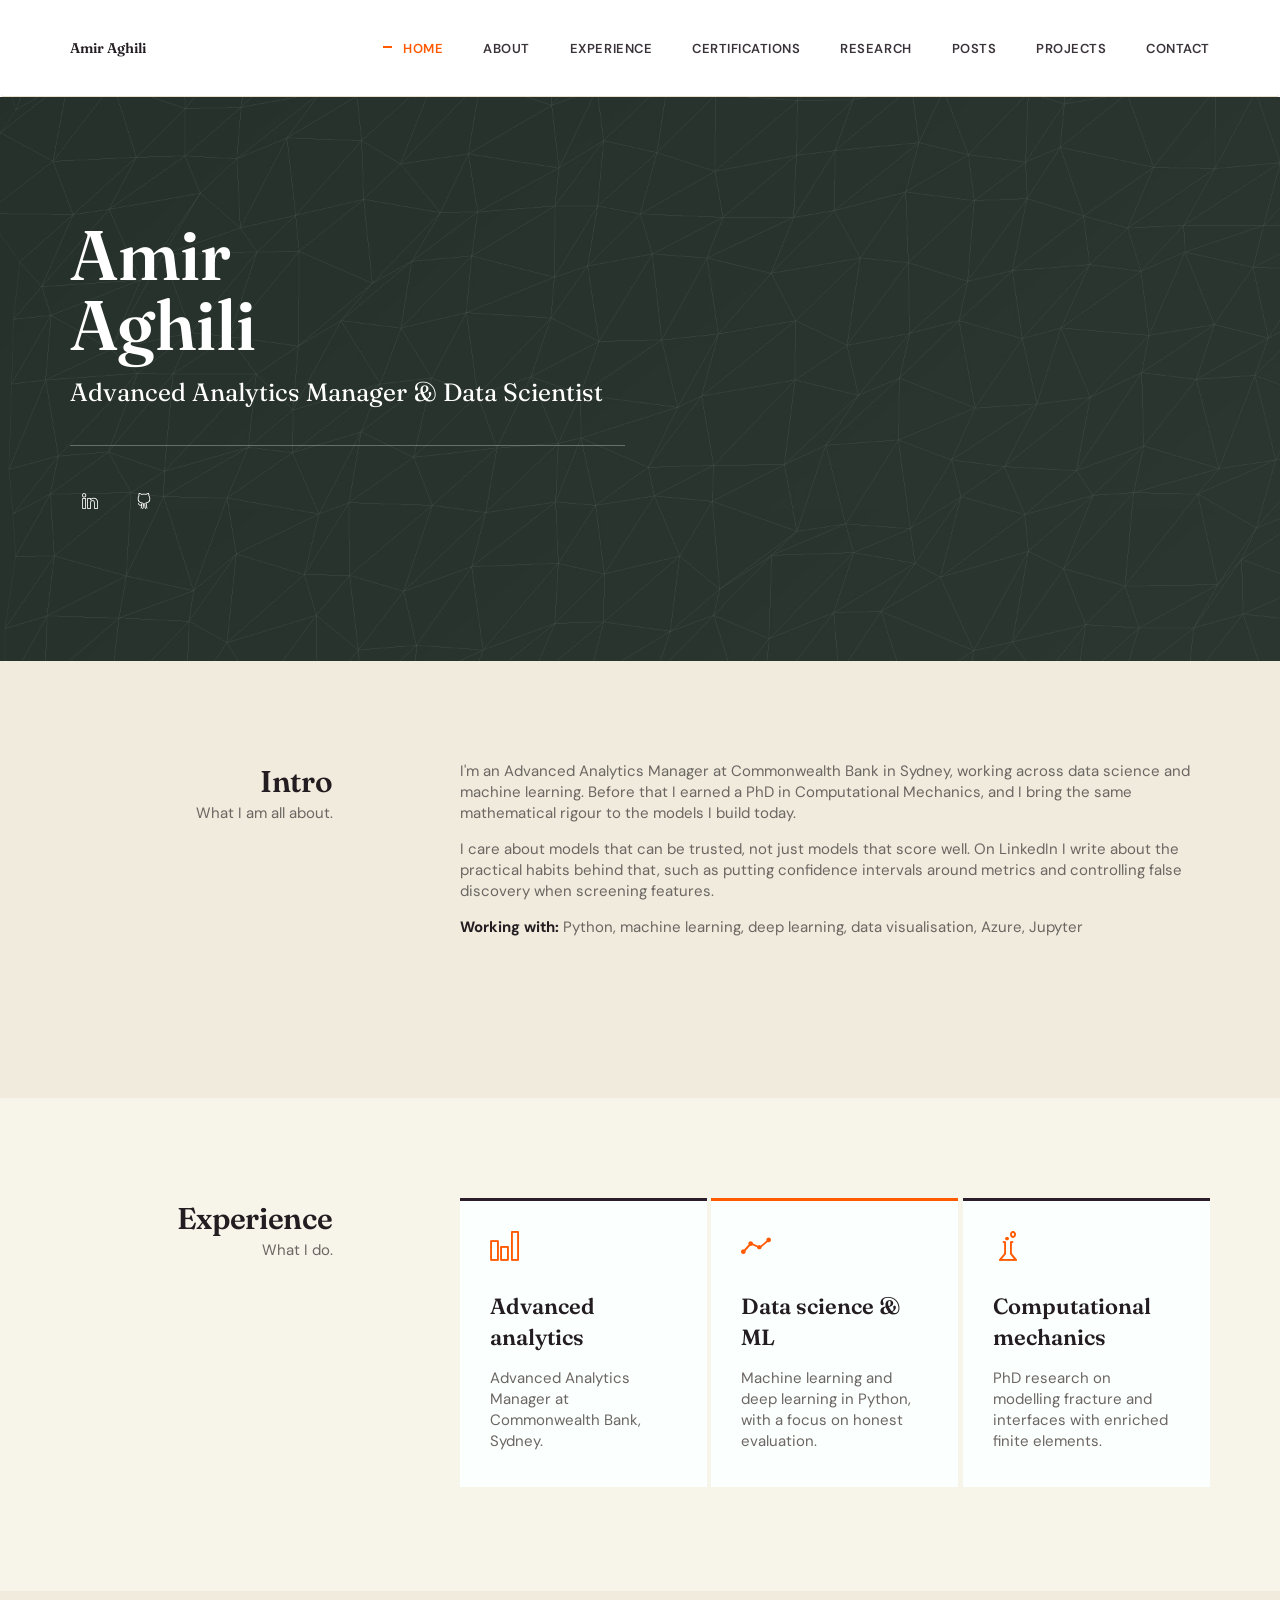
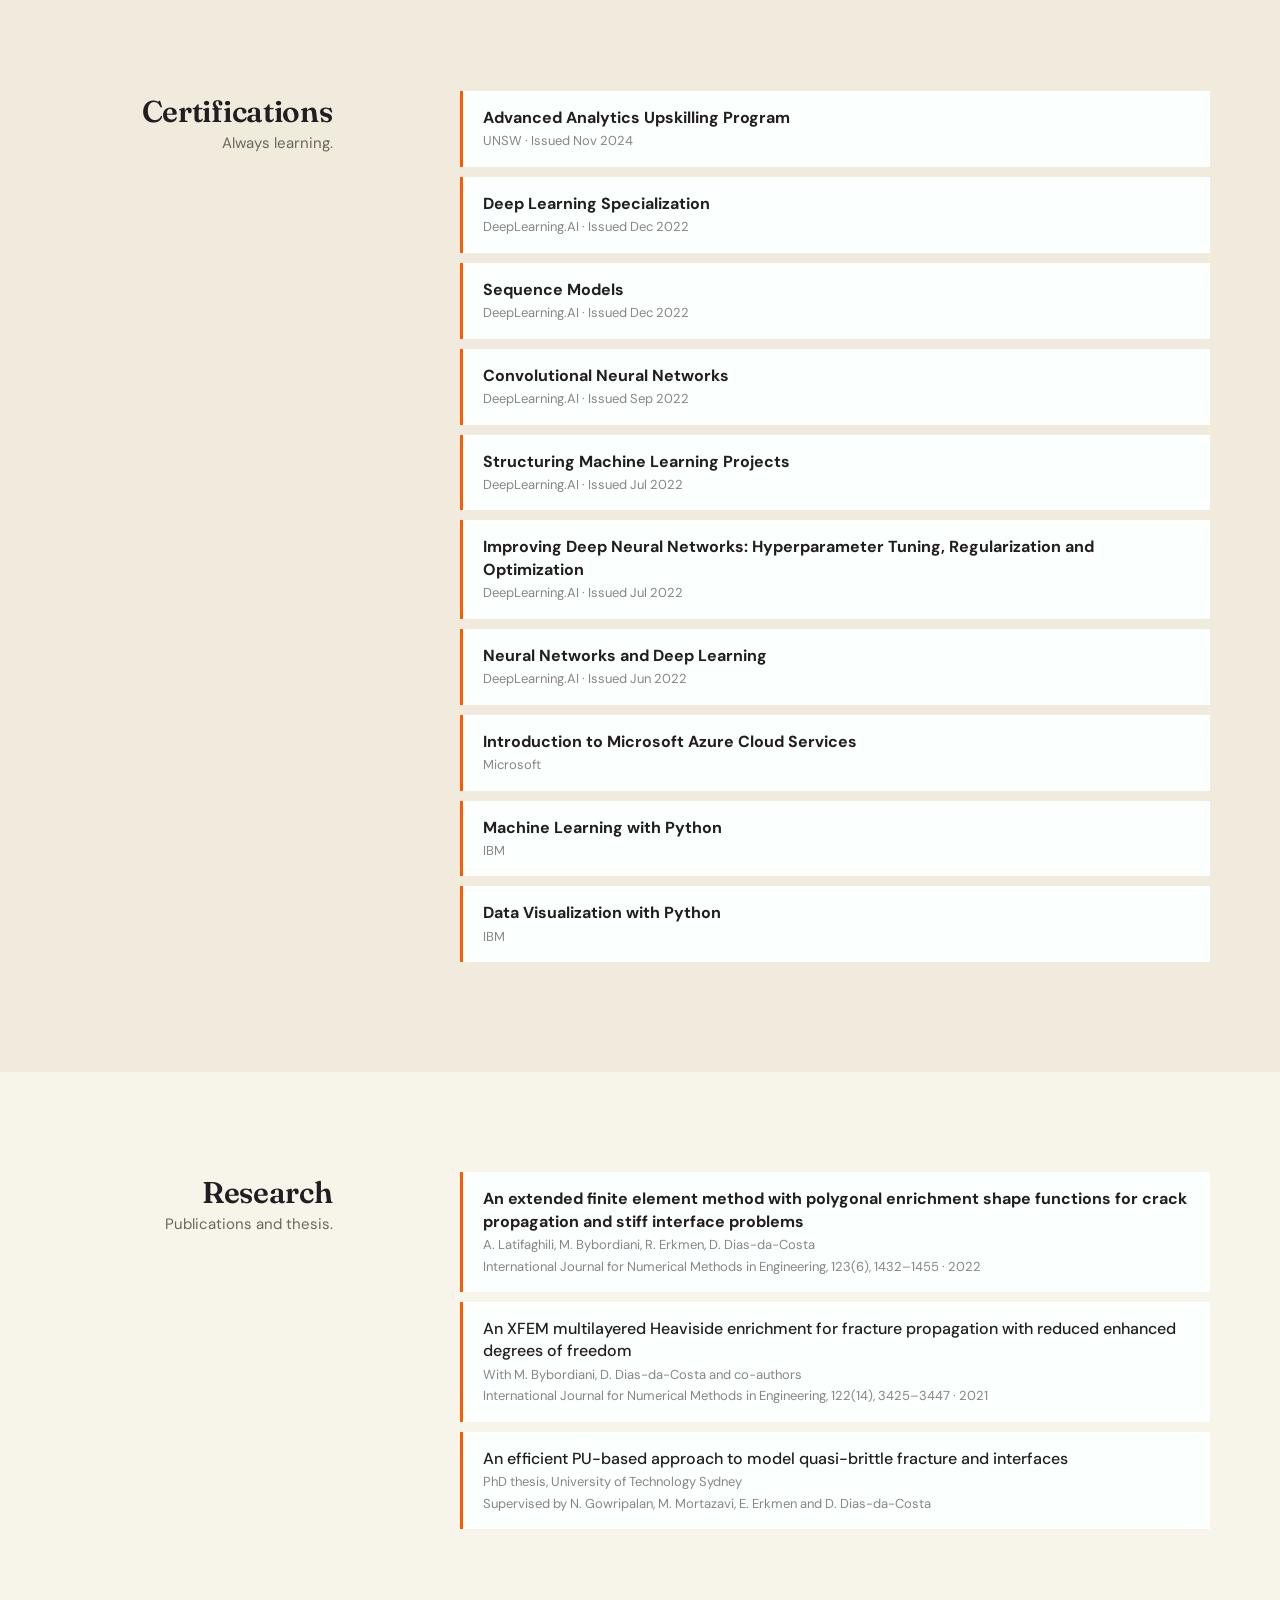
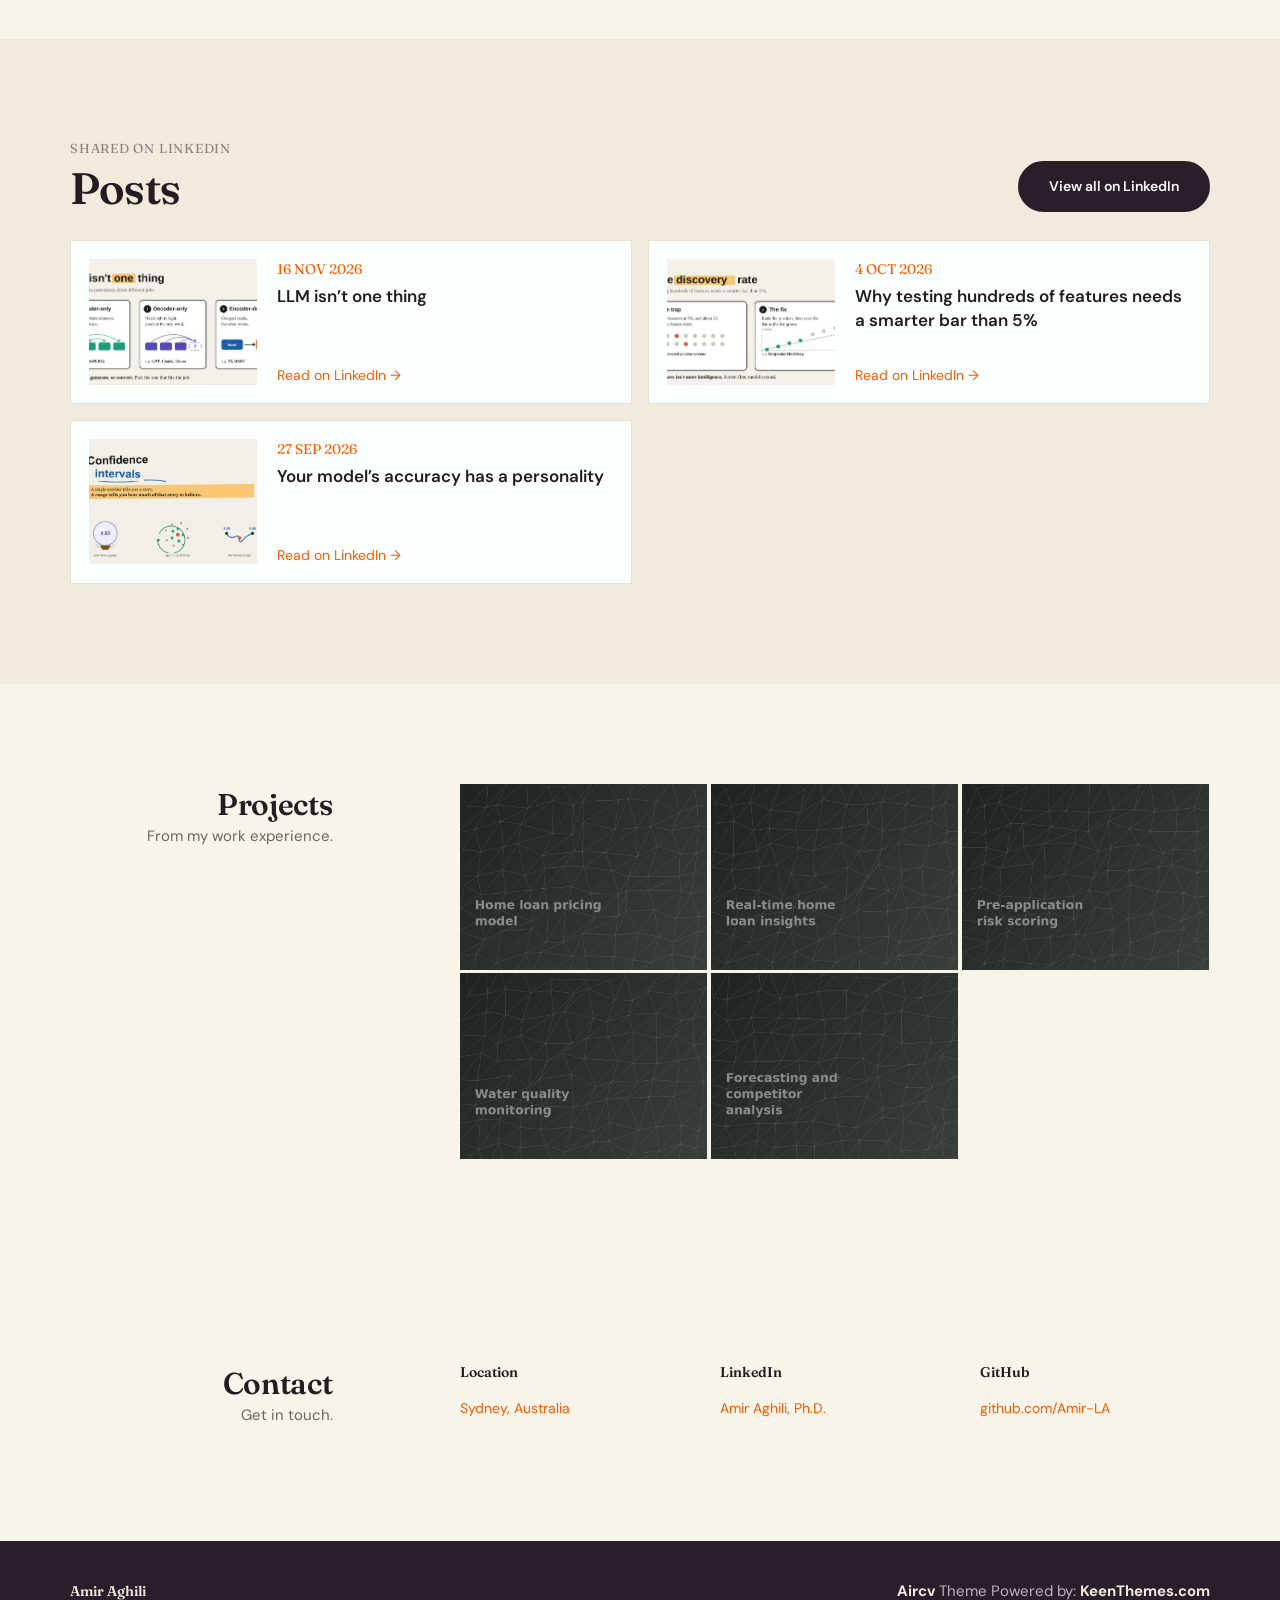
==== commit 44319569: "Add files via upload" ====
--- a/index.html
+++ b/index.html
@@ -240,56 +240,45 @@
 
         <!-- Posts -->
         <div id="posts">
-            <div>
-                <div class="container content-lg">
-                    <div class="row">
-                        <div class="col-sm-3 sm-margin-b-30">
-                            <div class="text-right sm-text-left">
-                                <h2 class="margin-b-0">Posts</h2>
-                                <p>Shared on LinkedIn.</p>
-                            </div>
-                        </div>
-                        <div class="col-sm-8 col-sm-offset-1">
-                            <div class="row row-space-2">
-                            <div class="col-sm-6 md-margin-b-4">
-                                <div class="post-card">
-                                    <img class="img-responsive full-width" src="img/post-fdr.jpg" alt="Graphic from the post: Why testing hundreds of features needs a smarter bar than 5%">
-                                    <div class="post-card-body">
-                                        <span class="post-date">4 Oct 2026</span>
-                                        <h3>Why testing hundreds of features needs a smarter bar than 5%</h3>
-                                        <p>A p-value of 0.05 is fine for one test, but screen 500 features and roughly 25 will look significant by chance. Controlling the false discovery rate with Benjamini-Hochberg keeps the shortlist honest.</p>
-                                        <ul><li>Ask what proportion of your shortlist is expected to be noise, not just whether a feature is significant</li><li>Leaner models, less overfitting and easier drift management</li><li>It filters noise but does not fix multicollinearity, so pair it with an effect-size check</li></ul>
-                                        <a class="btn-theme btn-theme-sm btn-base-bg text-uppercase" href="https://www.linkedin.com/feed/update/urn:li:activity:7512435879391453184/" target="_blank" rel="noopener">Read on LinkedIn</a>
-                                    </div>
-                                </div>
-                            </div>
-                            <div class="col-sm-6 md-margin-b-4">
-                                <div class="post-card">
-                                    <img class="img-responsive full-width" src="img/post-confidence.jpg" alt="Graphic from the post: Your model's accuracy has a personality">
-                                    <div class="post-card-body">
-                                        <span class="post-date">27 Sep 2026</span>
-                                        <h3>Your model's accuracy has a personality</h3>
-                                        <p>A single AUC of 0.83 is a snapshot, not the whole story. Give your metric a confidence interval instead, and you can see how much wiggle room to expect on a different day.</p>
-                                        <ul><li>Before celebrating a new model, check whether the two ranges overlap</li><li>A very wide interval is the model being upfront about having less to go on</li><li>Bootstrap resampling gets you there: resample, recompute, and read the middle 95%</li></ul>
-                                        <a class="btn-theme btn-theme-sm btn-base-bg text-uppercase" href="https://www.linkedin.com/feed/update/urn:li:activity:7509892826856378368/" target="_blank" rel="noopener">Read on LinkedIn</a>
-                                    </div>
-                                </div>
-                            </div>
-                            </div>
-                            <div class="col-sm-6 md-margin-b-4">
-                                <div class="post-card">
-                                    <img class="img-responsive full-width" src="img/post-llm.jpg" alt="Graphic from the post: LLM isn't one thing">
-                                    <div class="post-card-body">
-                                        <span class="post-date">16 Nov 2026</span>
-                                        <h3>LLM isn't one thing</h3>
-                                        <p>ChatGPT, Google Translate and spam filters all run on transformers, but they aren't the same kind. There are three designs, and picking the wrong one wastes time, money and compute.</p>
-                                        <ul><li>Encoder-only (BERT, RoBERTa) suits classification, search and spam detection</li><li>Decoder-only (GPT, Claude, Llama) suits chat, writing, coding and summarising</li><li>Encoder-decoder (T5, BART) suits translation and text-to-text tasks</li></ul>
-                                        <a class="btn-theme btn-theme-sm btn-base-bg text-uppercase" href="https://www.linkedin.com/feed/update/urn:li:activity:7527841964642263040/" target="_blank" rel="noopener">Read on LinkedIn</a>
-                                    </div>
-                                </div>
-                            </div>
-                        </div>
-                    </div>
+            <div class="container content-lg">
+                <div class="posts-head">
+                    <div>
+                        <div class="posts-eyebrow">Shared on LinkedIn</div>
+                        <h2>Posts</h2>
+                    </div>
+                    <a class="btn-theme btn-base-bg" href="https://www.linkedin.com/in/amir-latifaghili/" target="_blank" rel="noopener">View all on LinkedIn</a>
+                </div>
+                <div class="posts-grid">
+                    <a class="post-row" href="https://www.linkedin.com/feed/update/urn:li:activity:7527841964642263040/" target="_blank" rel="noopener">
+                        <img src="img/post-llm.jpg" alt="Graphic from the post: LLM isn’t one thing" loading="lazy">
+                        <div class="post-row-body">
+                            <div>
+                                <div class="post-meta">16 Nov 2026</div>
+                                <h3>LLM isn’t one thing</h3>
+                            </div>
+                            <div class="post-link">Read on LinkedIn →</div>
+                        </div>
+                    </a>
+                    <a class="post-row" href="https://www.linkedin.com/feed/update/urn:li:activity:7512435879391453184/" target="_blank" rel="noopener">
+                        <img src="img/post-fdr.jpg" alt="Graphic from the post: Why testing hundreds of features needs a smarter bar than 5%" loading="lazy">
+                        <div class="post-row-body">
+                            <div>
+                                <div class="post-meta">4 Oct 2026</div>
+                                <h3>Why testing hundreds of features needs a smarter bar than 5%</h3>
+                            </div>
+                            <div class="post-link">Read on LinkedIn →</div>
+                        </div>
+                    </a>
+                    <a class="post-row" href="https://www.linkedin.com/feed/update/urn:li:activity:7509892826856378368/" target="_blank" rel="noopener">
+                        <img src="img/post-confidence.jpg" alt="Graphic from the post: Your model’s accuracy has a personality" loading="lazy">
+                        <div class="post-row-body">
+                            <div>
+                                <div class="post-meta">27 Sep 2026</div>
+                                <h3>Your model’s accuracy has a personality</h3>
+                            </div>
+                            <div class="post-link">Read on LinkedIn →</div>
+                        </div>
+                    </a>
                 </div>
             </div>
         </div>
@@ -512,4 +501,4 @@
 
     </body>
     <!-- END BODY -->
-</html>+</html>
--- a/css/custom.css
+++ b/css/custom.css
@@ -1,35 +1,120 @@
+@import url('https://fonts.googleapis.com/css2?family=Fraunces:opsz,wght@9..144,400;9..144,600;9..144,700&family=DM+Sans:wght@400;500;600;700&display=swap');
 
-/* ---- Black & grey theme ---- */
-body{background:#0a0a0a!important;color:#b5b5b5!important}
-.bg-color-sky-light,.bg-color-white,.service,.header,.header .navbar,.page-on-scroll .header .navbar,.footer,.footer-logo-wrap,.work-popup-overlay{background-color:#0a0a0a!important;background-image:none!important}
-#posts,#certifications,#publications,.bg-color-sky-light{background-color:#111!important}
-.bg-color-base,.service.bg-color-base{background-color:#1e1e1e!important}
-.header .navbar,.page-on-scroll .header .navbar{border-bottom-color:#222!important}
-h1,h2,h3,h4,h5,h6,strong,.nav-item-child,.header .logo-text,.footer .logo-text,.header .nav-item-child{color:#f2f2f2!important}
-p,li,span,.text-right p,.service p,.footer p,.footer-text{color:#9a9a9a!important}
-a{color:#d6d6d6}
-a:hover,a:focus{color:#fff}
-.nav-item-child-hover:hover,.js_nav-item.active .nav-item-child{color:#fff!important}
-.header .navbar-nav>li>a,.page-on-scroll .header .navbar-nav>li>a{color:#f2f2f2!important}
-.nav-item-child:before,.js_nav-item.active .nav-item-child:before,.js_nav-item .nav-item-child:before{background-color:#e6e6e6!important}
-.service{border:1px solid #1f1f1f!important}
-.service h3,.service .service-title{color:#f2f2f2!important}
-.service i,[class^="icon-"],[class*=" icon-"],.service-icon{color:#cfcfcf!important}
-.work-popup-overlay{background-color:rgba(10,10,10,.96)!important}
-.work-popup-tag-link,.work-popup-tag-item{color:#bdbdbd!important}
-.work-popup-content span{color:#9a9a9a!important}
-.cert-item{background:#161616!important;border-left-color:#5a5a5a!important}
-.cert-item strong,.cert-item strong a{color:#f2f2f2!important;border-bottom-color:#5a5a5a!important}
-.cert-item span{color:#8a8a8a!important}
-.post-card{background:#161616!important;border:1px solid #222}
-.post-card h3{color:#f2f2f2!important}
-.post-card p,.post-card li{color:#9a9a9a!important}
-.post-date{color:#bdbdbd!important}
-.btn-base-bg,.btn-theme.btn-base-bg{background:#e6e6e6!important;border-color:#e6e6e6!important;color:#0a0a0a!important}
-.btn-base-bg:hover{background:#fff!important;color:#000!important}
-.logo-text{color:#f2f2f2!important}
-.work{background:#161616}
-.masonry-grid-item .work img{filter:grayscale(100%) contrast(1.05)}
-hr,.header .line,.line{border-color:#222!important;background:#222!important}
-input,textarea,select{background:#161616!important;color:#eee!important;border-color:#333!important}
-.back-to-top{background:#e6e6e6!important;color:#0a0a0a!important}
+/* ---- Fonts: Fraunces (serif) for headings, DM Sans for everything else ---- */
+body,p,li,li a,a,span,em,input,textarea,select,.btn-theme,.nav-item-child,.header .nav-item-child,.link{font-family:'DM Sans',Hind,sans-serif!important}
+h1,h2,h3,h4,h5,h6,.promo-block .promo-block-title,.promo-block .promo-block-text,.header .logo-text,.logo-text{font-family:'Fraunces',Georgia,serif!important;font-weight:600}
+.promo-block .promo-block-text{font-weight:400}
+h2{letter-spacing:-.01em}
+.header .nav-item-child{font-size:13px;font-weight:600;letter-spacing:.04em}
+
+/* ---- Certification / research lists: clean cards instead of bullets ---- */
+.cert-list{list-style:none;padding:0;margin:0}
+.cert-item{display:block;padding:16px 20px;margin-bottom:10px}
+.cert-item strong{display:block;font-size:16px;line-height:1.4}
+.cert-item span{display:block;font-size:13px;line-height:1.5;margin-top:2px}
+
+/* ---- Project tiles: tint the dark photos green so they match the palette ---- */
+.work .work-overlay:before{background:rgba(46,58,50,.55)!important}
+.work:hover .work-overlay:before{background:rgba(255,90,0,.55)!important}
+
+/* ---- Warm cream / forest green / orange theme ----
+   Palette:
+   cream      #f0ebdc   (page sections)
+   cream-lt   #f7f4ea   (alt sections)
+   card       #fbfffd   (cards)
+   forest     #2e3a32   (hero tint)
+   aubergine  #2b1e2a   (footer, buttons, dark accents)
+   orange     #ff5a00   (accent)
+   ink        #231d22   (headings)
+   body text  #6b6663
+*/
+body{background:#f0ebdc!important;color:#6b6663!important}
+
+/* Backgrounds */
+.bg-color-white,.header,.header .navbar,.page-on-scroll .header .navbar{background-color:#fff!important;background-image:none!important}
+#about,#certifications,#posts,#contact{background-color:#f0ebdc!important}
+#experience,#publications,#work,.bg-color-sky-light{background-color:#f7f4ea!important}
+.service,.service.bg-color-base,.work,.post-card{background:#fbfffd!important}
+.footer,.footer-logo-wrap{background-color:#2b1e2a!important;background-image:none!important}
+
+/* Header */
+.header .navbar,.page-on-scroll .header .navbar{border-bottom:1px solid #e6e0cf!important;box-shadow:none}
+.header .navbar-nav>li>a,.page-on-scroll .header .navbar-nav>li>a,.nav-item-child,.header .nav-item-child{color:#3a3339!important}
+.nav-item-child-hover:hover,.js_nav-item.active .nav-item-child{color:#ff5a00!important}
+.nav-item-child:before,.js_nav-item.active .nav-item-child:before,.js_nav-item .nav-item-child:before{background-color:#ff5a00!important}
+.header .nav-item-hover:after{background:#ff5a00!important}
+.header .navbar-toggle .toggle-icon,.header .navbar-toggle .toggle-icon:before,.header .navbar-toggle .toggle-icon:after{background:#3a3339}
+.header .logo-text{color:#231d22!important}
+
+/* Typography */
+h1,h2,h3,h4,h5,h6,strong{color:#231d22!important}
+p,li,span,.text-right p,.service p{color:#6b6663!important}
+a{color:#ff5a00}
+a:hover,a:focus{color:#c94400}
+
+/* Hero: forest-green tint over the photo, light text */
+.promo-block{box-shadow:inset 0 0 0 2000px rgba(46,58,50,.82)}
+.promo-block .promo-block-title,.promo-block .promo-block-text,.promo-block h1,.promo-block p{color:#fff!important}
+.promo-block .promo-block-divider{border-bottom-color:rgba(255,255,255,.3)}
+.promo-block .social-icons,.promo-block .social-icons i{color:#fff!important}
+.promo-block .social-icons:hover{background:#ff5a00!important}
+.promo-block .social-icons:hover i{color:#fff!important}
+
+/* Experience cards: white-mint with coloured top rule */
+.service{border:none!important;border-top:3px solid #2b1e2a!important}
+.service.bg-color-base{border-top-color:#ff5a00!important}
+.service h3,.service .service-title,.service.bg-color-base h3{color:#231d22!important}
+.service p,.service.bg-color-base p{color:#6b6663!important}
+.service i,[class^="icon-"],[class*=" icon-"],.service-icon,.service.bg-color-base i{color:#ff5a00!important}
+
+/* Projects */
+.work:hover .work-overlay:before{background:rgba(43,30,42,.55)!important}
+.masonry-grid-item .work img{filter:none}
+.work-popup-overlay{background-color:rgba(43,30,42,.65)!important}
+.work-popup-content{background:#fbfffd!important;border-top:3px solid #ff5a00;box-shadow:0 10px 40px rgba(0,0,0,.3)}
+.work-popup-tag-link,.work-popup-tag-item{color:#6b6663!important}
+.work-popup-content span{color:#8a8582!important}
+.work-popup-close{color:#8a8582!important}
+
+/* Certifications & research */
+.cert-item{background:#fbfffd!important;border-left:3px solid #ff5a00!important}
+.cert-item strong,.cert-item strong a{color:#231d22!important;border-bottom-color:#ff5a00!important}
+.cert-item span{color:#8a8582!important}
+
+/* Posts */
+.post-card{border:none!important;border-top:3px solid #2b1e2a;box-shadow:none}
+.post-card h3{color:#231d22!important}
+.post-card p,.post-card li{color:#6b6663!important}
+.post-date{color:#ff5a00!important;font-weight:600}
+
+/* Buttons: dark pill, like the reference */
+.btn-base-bg,.btn-theme.btn-base-bg{background:#2b1e2a!important;border-color:#2b1e2a!important;color:#fff!important;border-radius:999px}
+.btn-base-bg:hover{background:#ff5a00!important;border-color:#ff5a00!important;color:#fff!important}
+
+/* Footer: aubergine with light text */
+.footer .logo-text,.footer h1,.footer h2,.footer h3,.footer h4,.footer h5{color:#f0ebdc!important}
+.footer p,.footer span,.footer li{color:#bdb3bb!important}
+.footer a{color:#f0ebdc!important}
+.footer a:hover{color:#ff5a00!important}
+
+/* Misc */
+hr,.line{border-color:#e0d9c6!important;background:#e0d9c6!important}
+input,textarea,select{background:#fbfffd!important;color:#231d22!important;border-color:#d9d2bd!important}
+.back-to-top{background:#ff5a00!important;color:#fff!important}
+
+/* ---- Posts: horizontal cards (image left, text right) ---- */
+.posts-head{display:flex;justify-content:space-between;align-items:flex-end;gap:20px;flex-wrap:wrap;margin-bottom:28px}
+.posts-eyebrow{font-family:'Fraunces',Georgia,serif;font-size:13px;letter-spacing:.06em;text-transform:uppercase;color:#8a8582;margin-bottom:6px}
+.posts-head h2{font-size:44px;line-height:1.1;margin:0}
+.posts-head .btn-theme{padding:13px 28px;font-size:14px;font-weight:600;letter-spacing:0;text-transform:none}
+.posts-grid{display:grid;grid-template-columns:repeat(2,minmax(0,1fr));gap:16px}
+.post-row{display:flex;gap:20px;align-items:stretch;padding:18px;background:#fbfffd;border:1px solid #e6e0cf;text-decoration:none!important;transition:border-color .2s,box-shadow .2s}
+.post-row:hover{border-color:#ff5a00;box-shadow:0 4px 16px rgba(43,30,42,.08)}
+.post-row img{flex:none;width:168px;height:126px;object-fit:cover;object-position:top}
+.post-row-body{display:flex;flex-direction:column;justify-content:space-between;min-width:0}
+.post-row .post-meta{font-family:'Fraunces',Georgia,serif;font-size:14px;text-transform:uppercase;color:#ff5a00!important;margin-bottom:6px}
+.post-row h3{font-family:'DM Sans',sans-serif!important;font-size:17px;font-weight:600;line-height:1.4;margin:0;color:#231d22!important}
+.post-row .post-link{font-size:14px;color:#ff5a00!important;margin-top:14px}
+.post-row:hover .post-link{text-decoration:underline}
+@media (max-width:767px){.posts-grid{grid-template-columns:1fr}.posts-head h2{font-size:34px}}
+@media (max-width:480px){.post-row{flex-direction:column}.post-row img{width:100%;height:160px}}
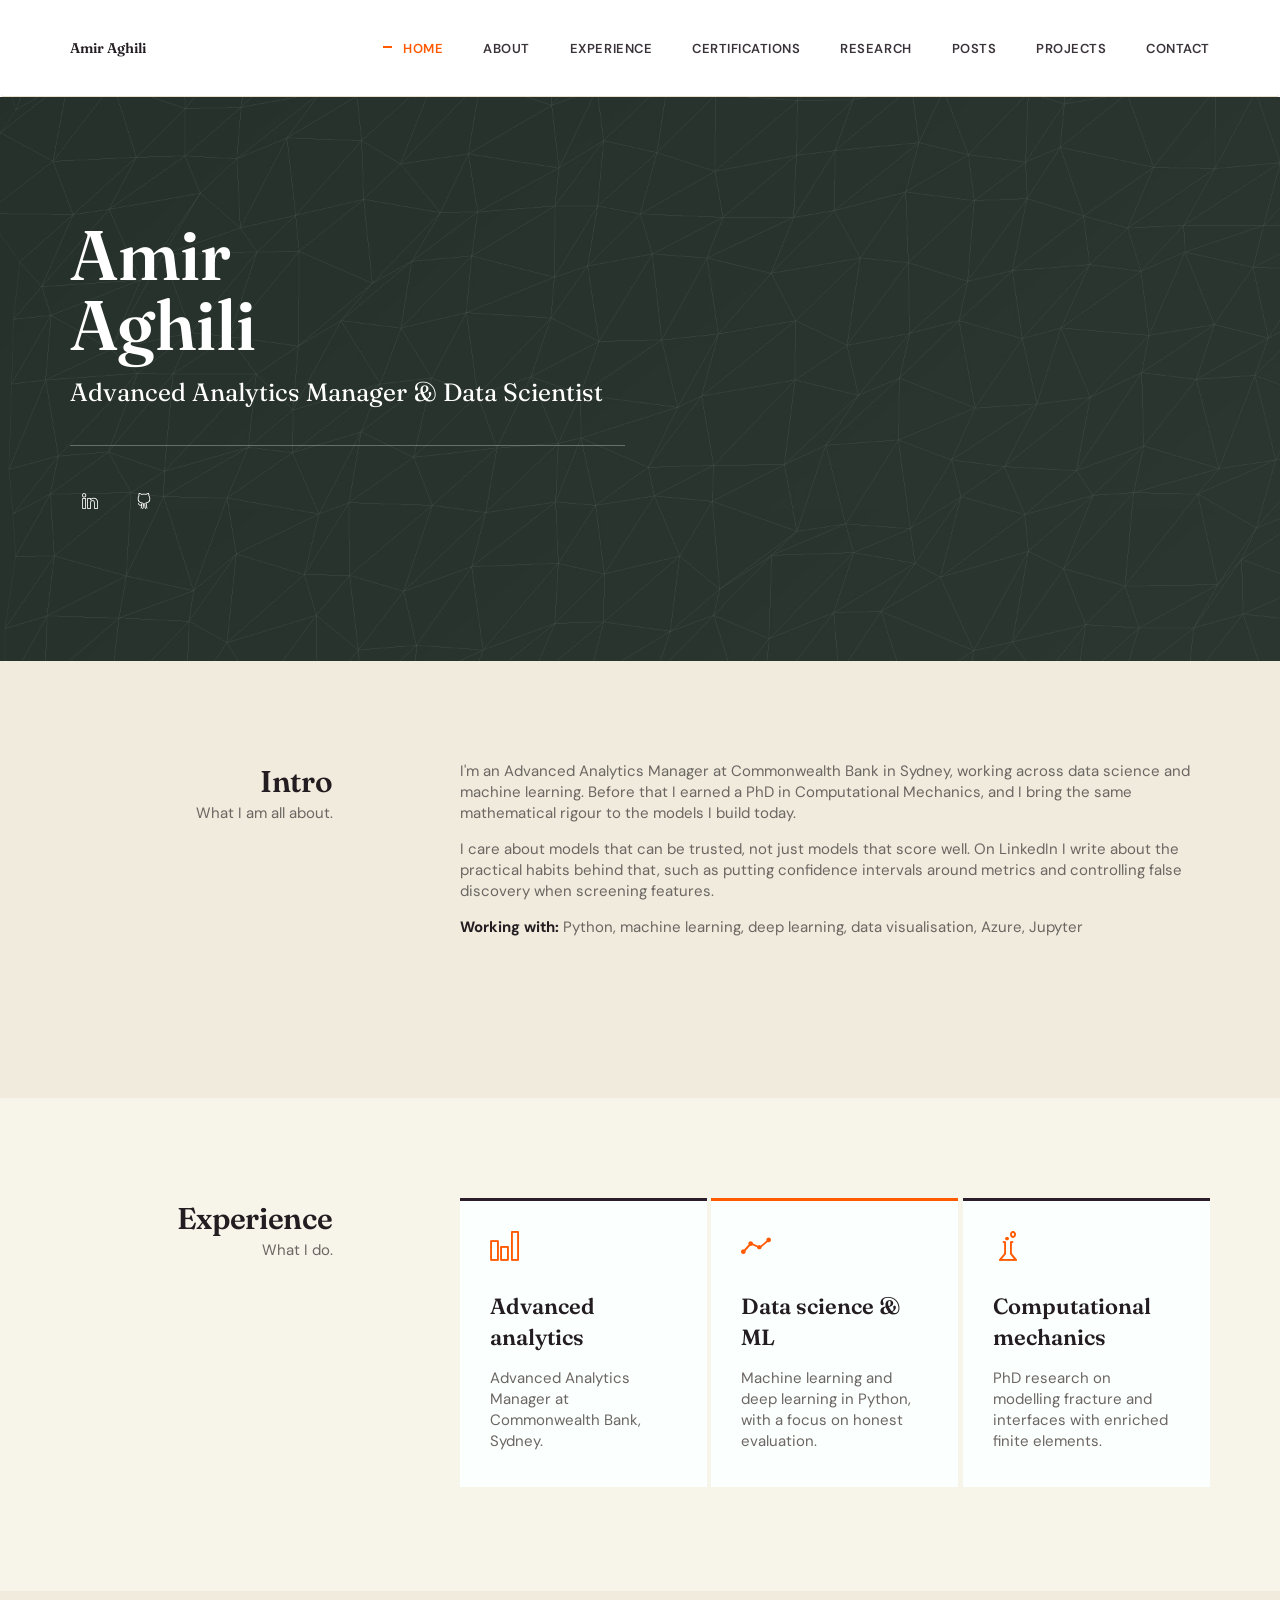
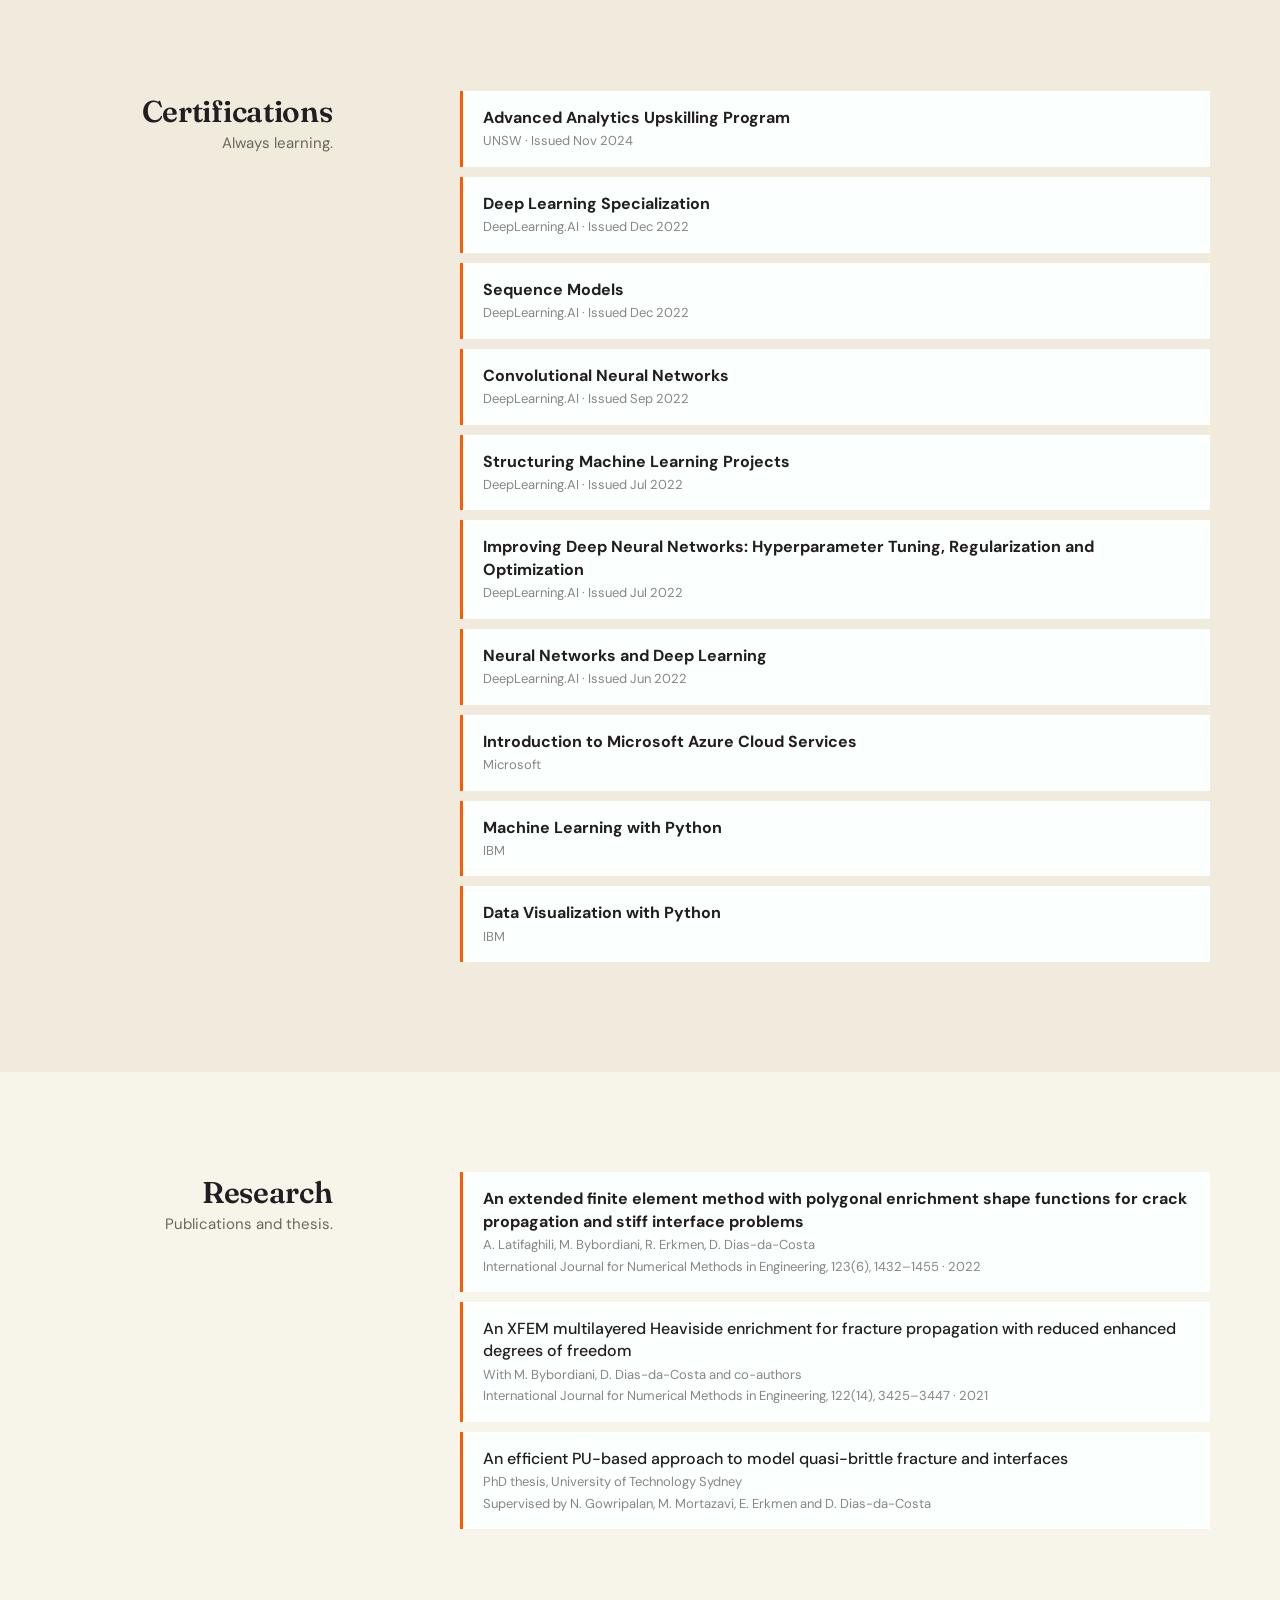
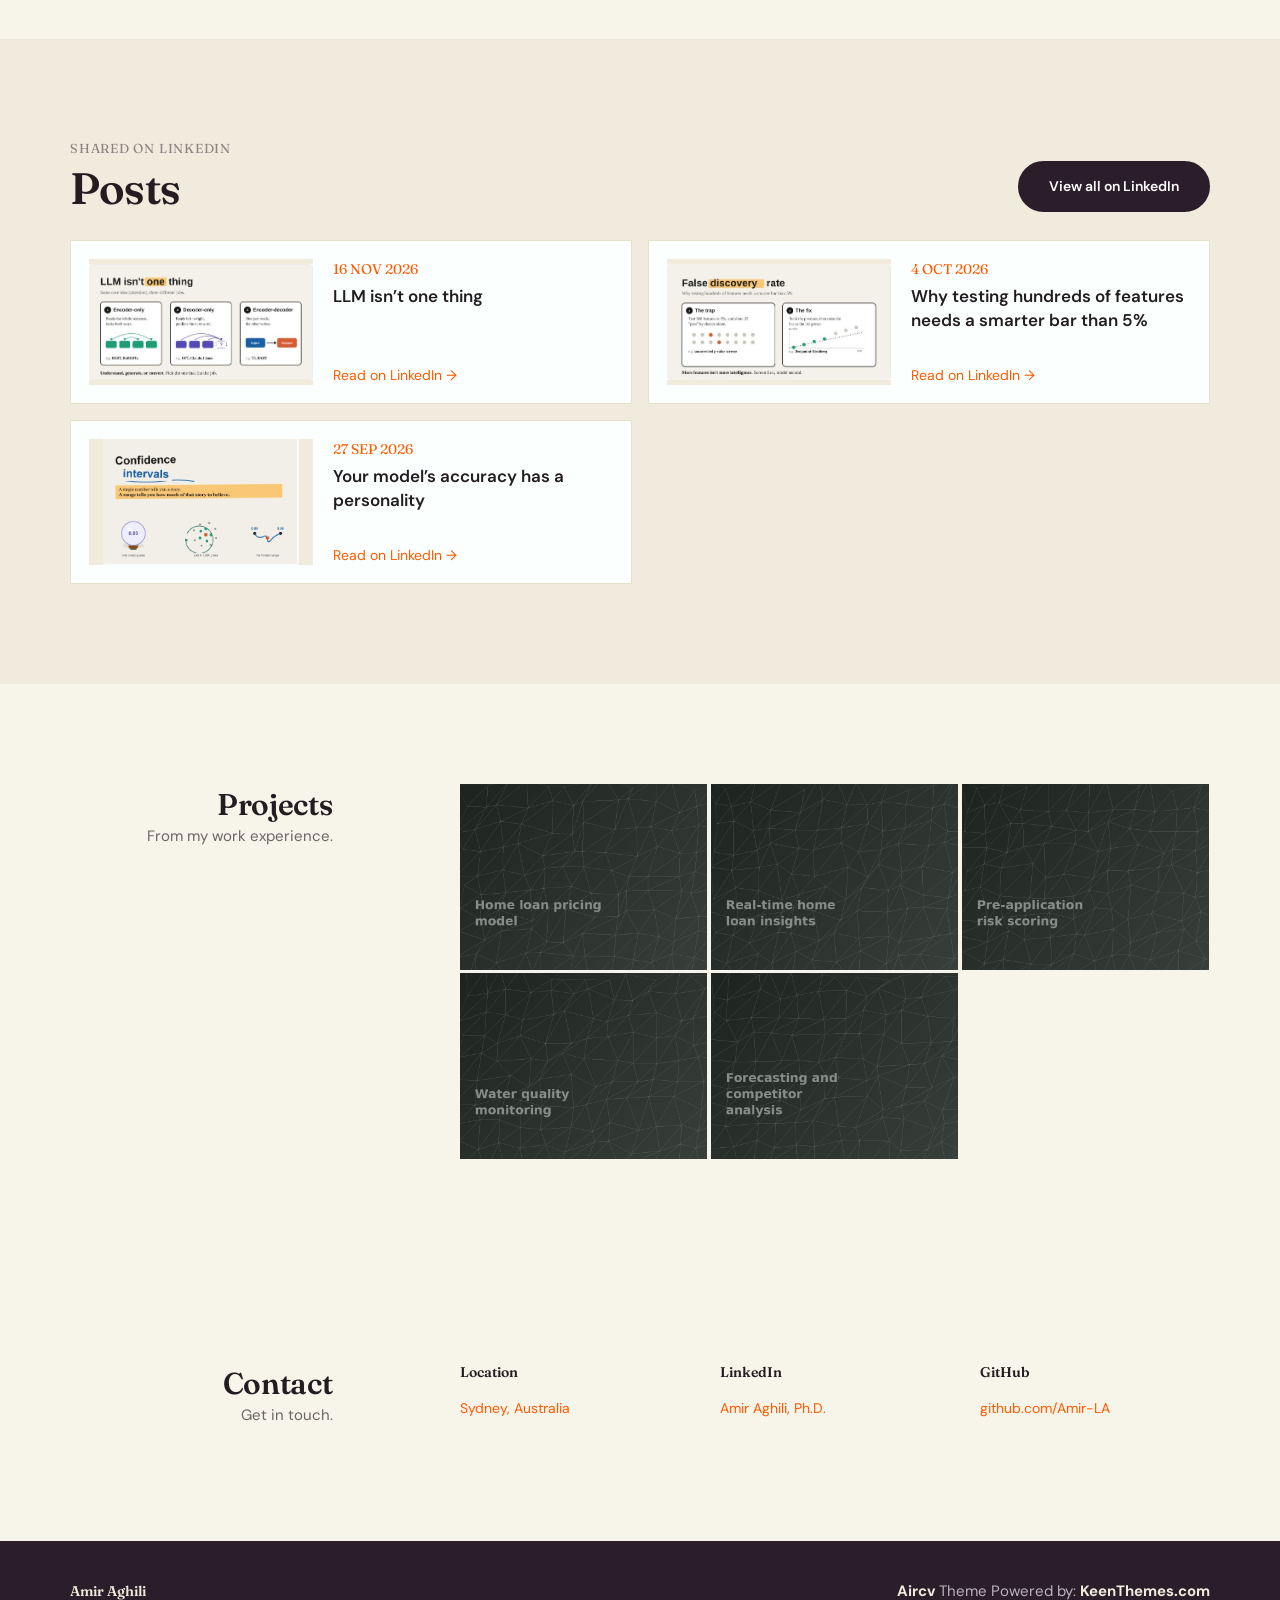
==== commit 7dc31007: "Add files via upload" ====
--- a/index.html
+++ b/index.html
@@ -249,7 +249,7 @@
                     <a class="btn-theme btn-base-bg" href="https://www.linkedin.com/in/amir-latifaghili/" target="_blank" rel="noopener">View all on LinkedIn</a>
                 </div>
                 <div class="posts-grid">
-                    <a class="post-row" href="https://www.linkedin.com/feed/update/urn:li:activity:7527841964642263040/" target="_blank" rel="noopener">
+                    <a class="post-row" href="https://www.linkedin.com/feed/update/urn:li:activity:7528185659413647360/" target="_blank" rel="noopener">
                         <img src="img/post-llm.jpg" alt="Graphic from the post: LLM isn’t one thing" loading="lazy">
                         <div class="post-row-body">
                             <div>
--- a/css/custom.css
+++ b/css/custom.css
@@ -110,11 +110,11 @@
 .posts-grid{display:grid;grid-template-columns:repeat(2,minmax(0,1fr));gap:16px}
 .post-row{display:flex;gap:20px;align-items:stretch;padding:18px;background:#fbfffd;border:1px solid #e6e0cf;text-decoration:none!important;transition:border-color .2s,box-shadow .2s}
 .post-row:hover{border-color:#ff5a00;box-shadow:0 4px 16px rgba(43,30,42,.08)}
-.post-row img{flex:none;width:168px;height:126px;object-fit:cover;object-position:top}
+.post-row img{flex:none;width:224px;height:126px;object-fit:contain;object-position:center;background:#f0ebdc}
 .post-row-body{display:flex;flex-direction:column;justify-content:space-between;min-width:0}
 .post-row .post-meta{font-family:'Fraunces',Georgia,serif;font-size:14px;text-transform:uppercase;color:#ff5a00!important;margin-bottom:6px}
 .post-row h3{font-family:'DM Sans',sans-serif!important;font-size:17px;font-weight:600;line-height:1.4;margin:0;color:#231d22!important}
 .post-row .post-link{font-size:14px;color:#ff5a00!important;margin-top:14px}
 .post-row:hover .post-link{text-decoration:underline}
 @media (max-width:767px){.posts-grid{grid-template-columns:1fr}.posts-head h2{font-size:34px}}
-@media (max-width:480px){.post-row{flex-direction:column}.post-row img{width:100%;height:160px}}
+@media (max-width:480px){.post-row{flex-direction:column}.post-row img{width:100%;height:auto;aspect-ratio:16/9}}
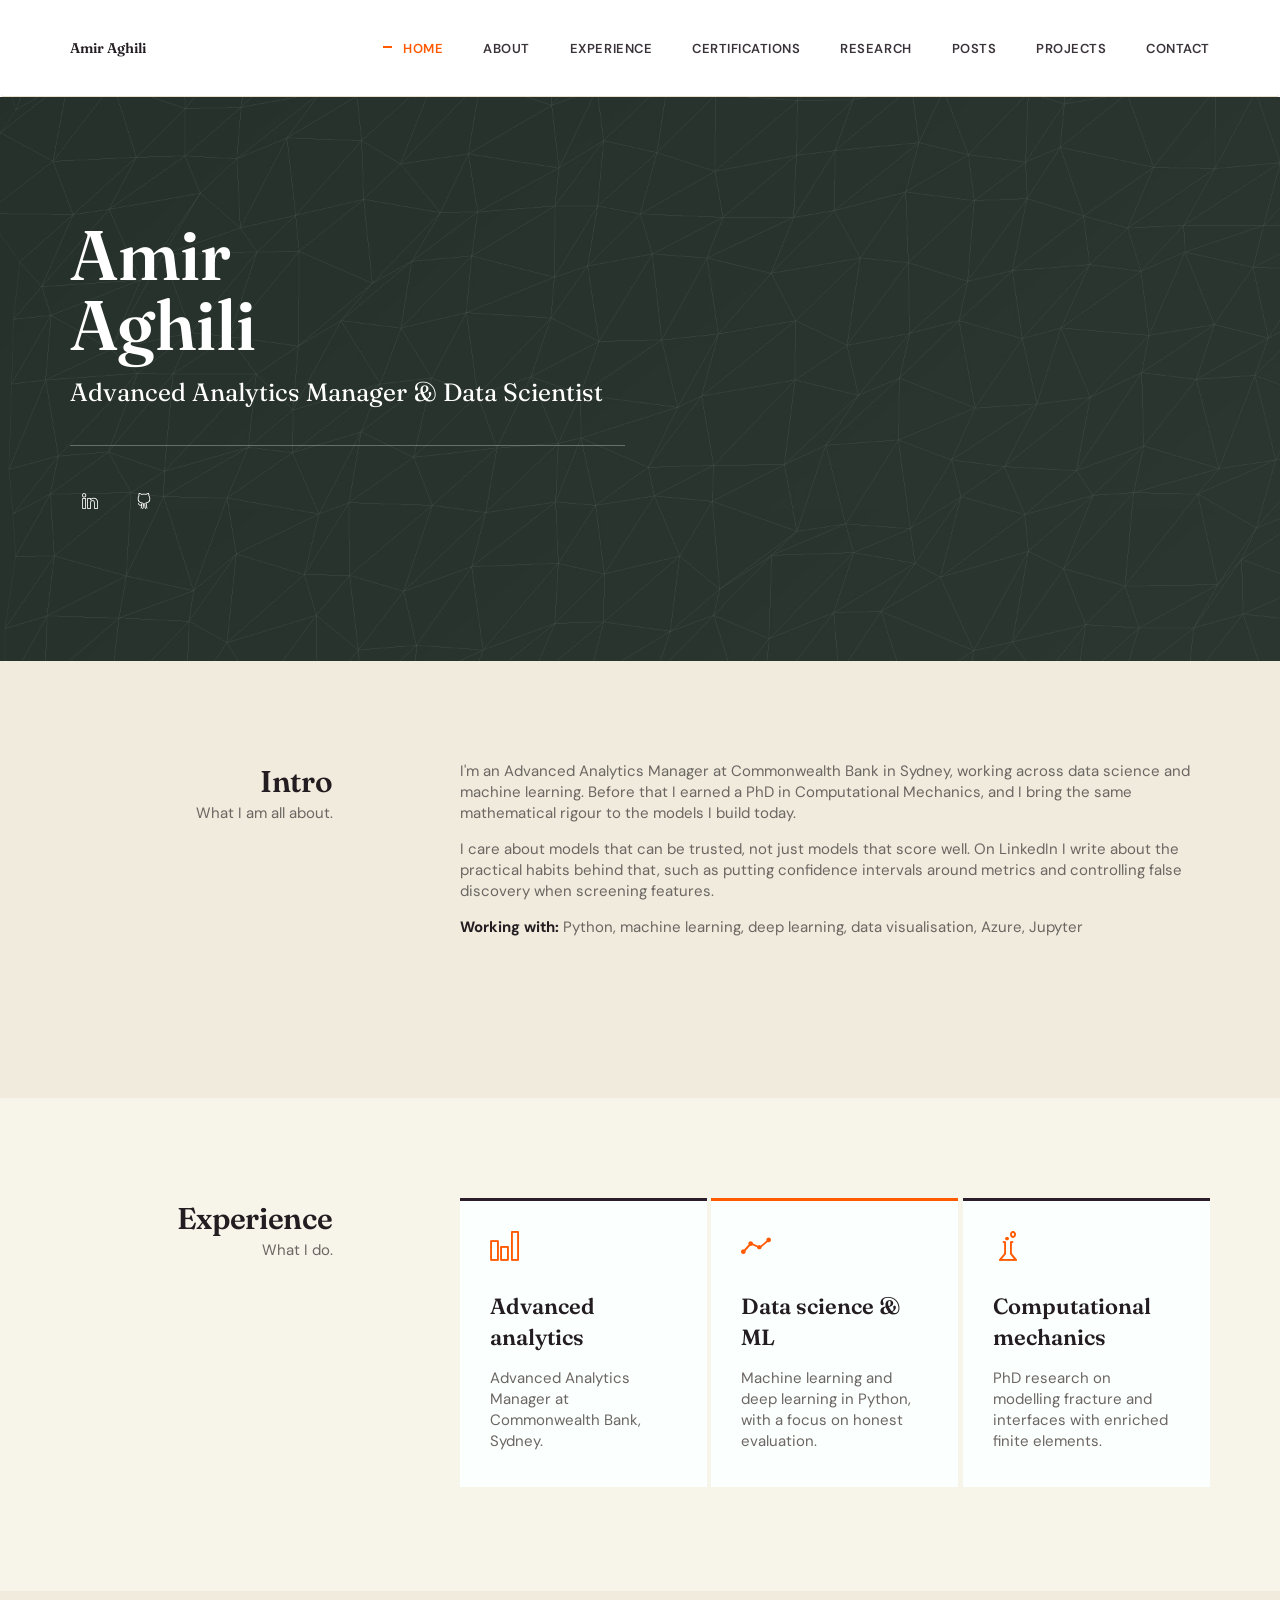
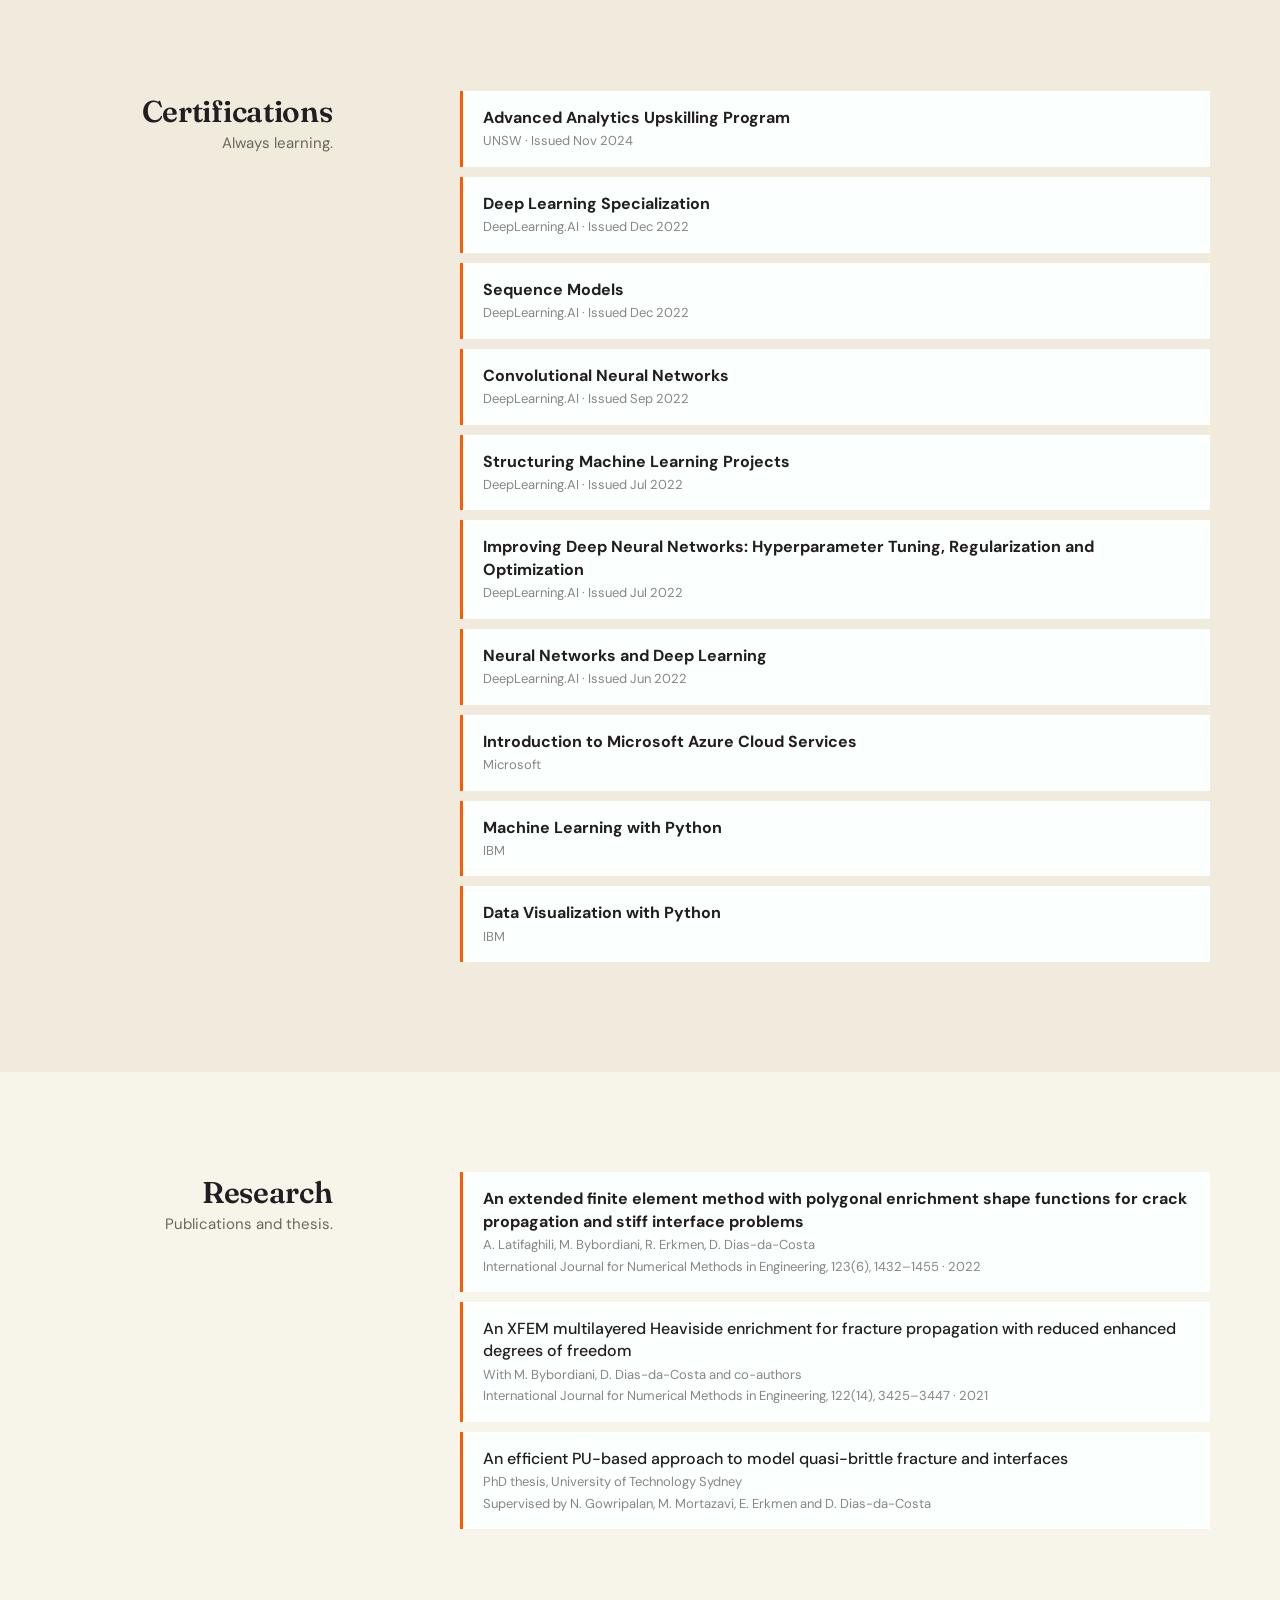
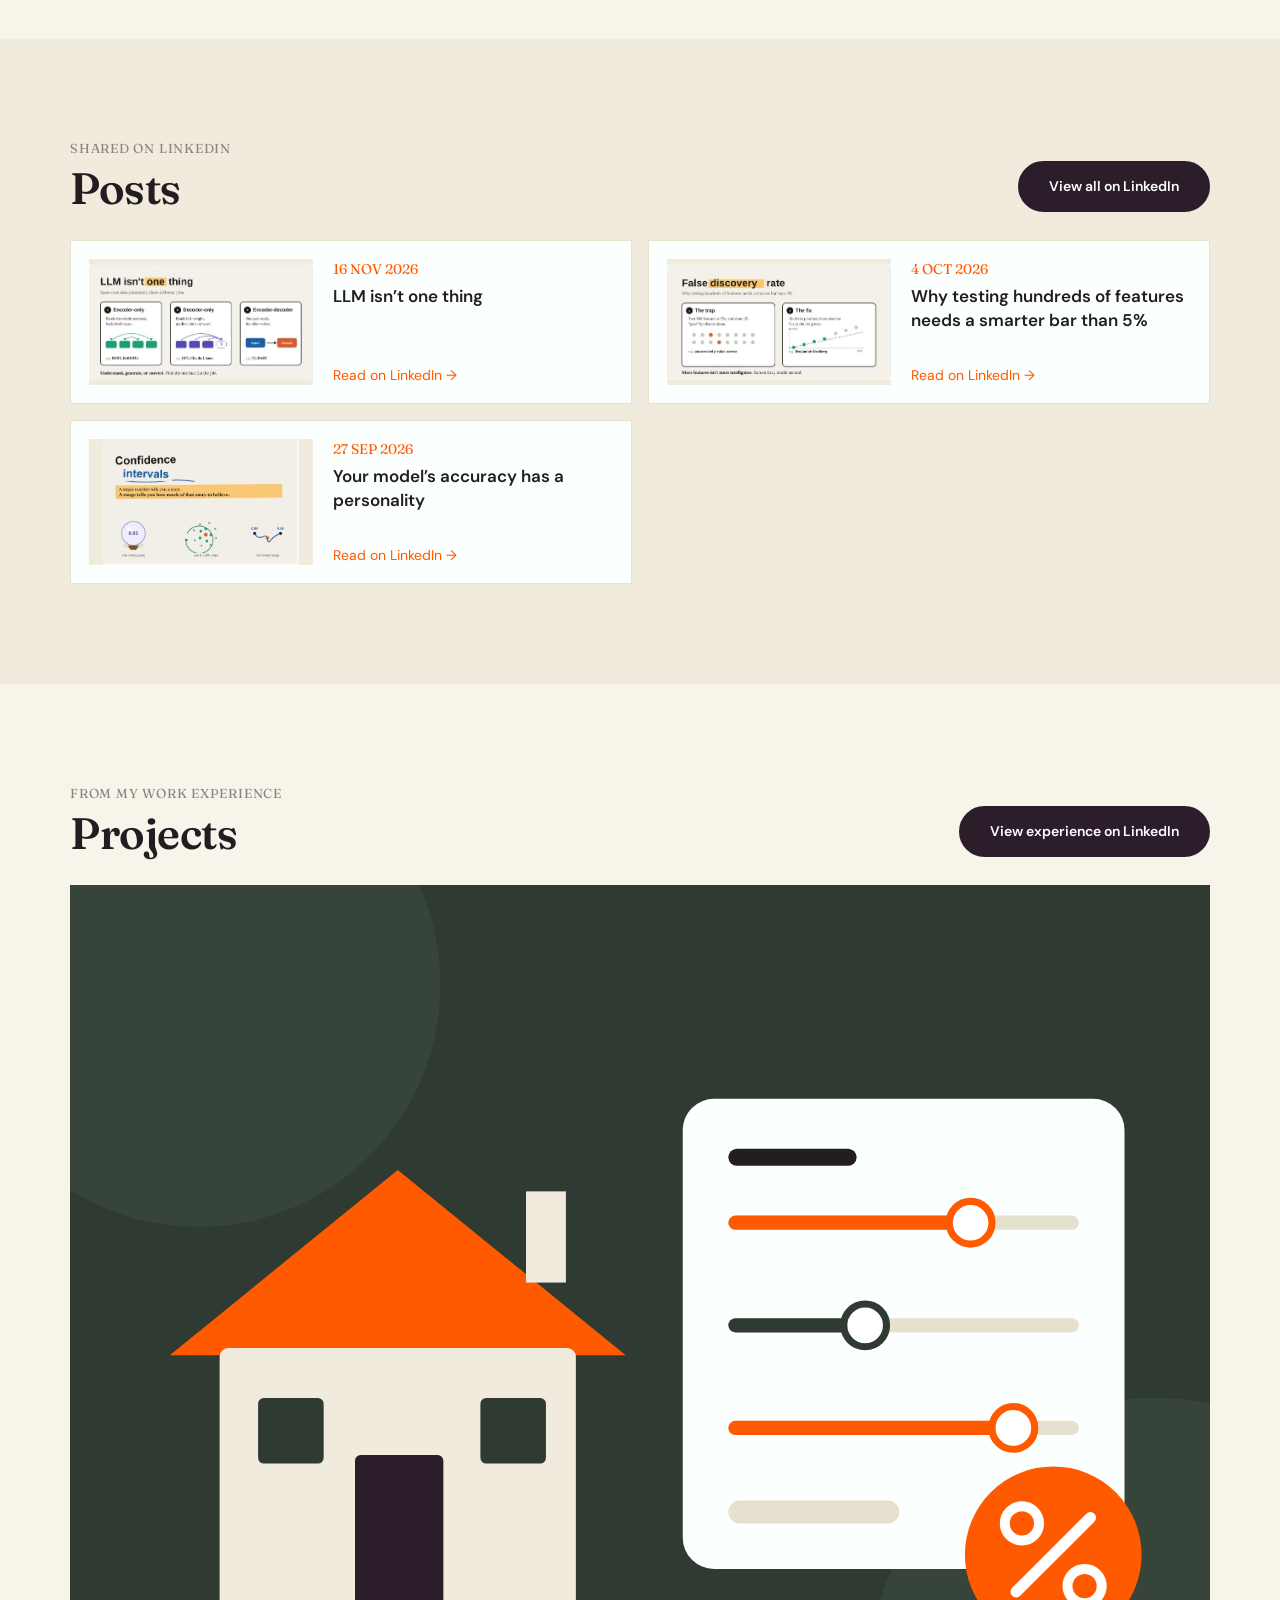
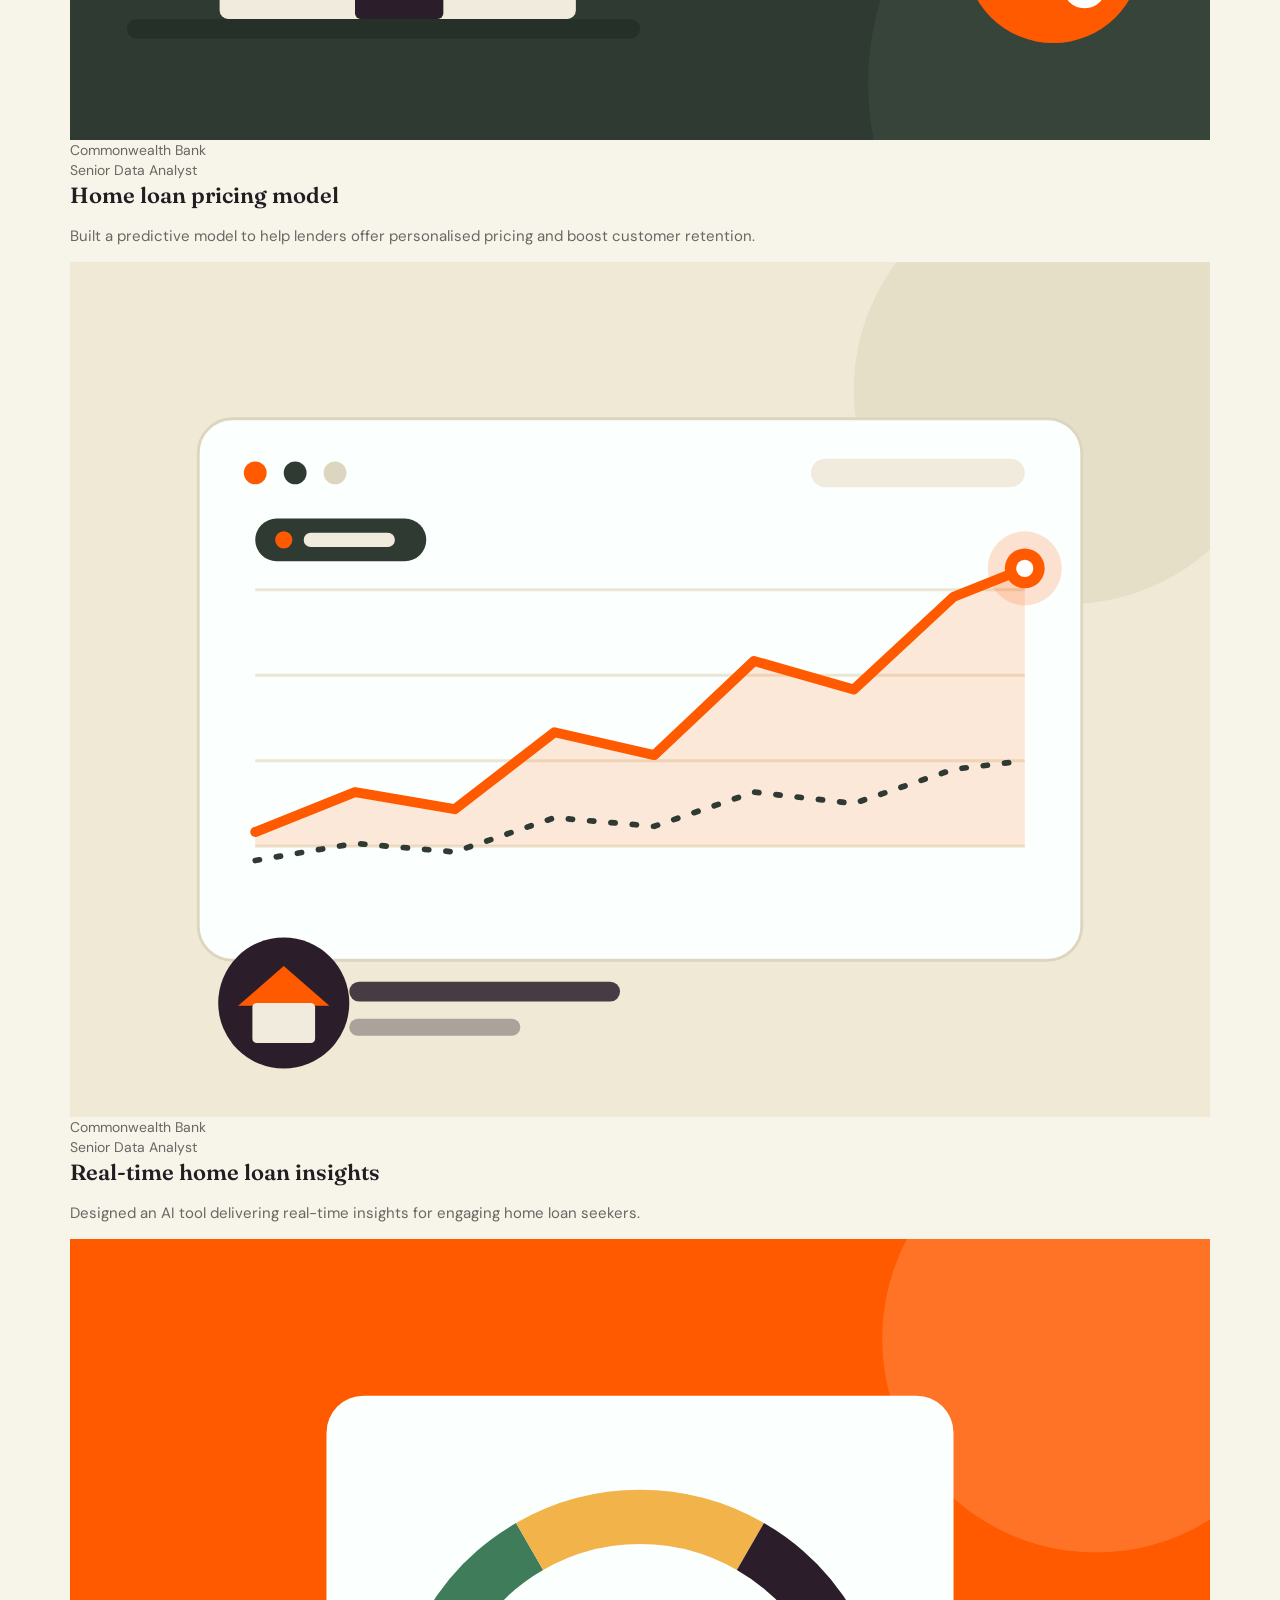
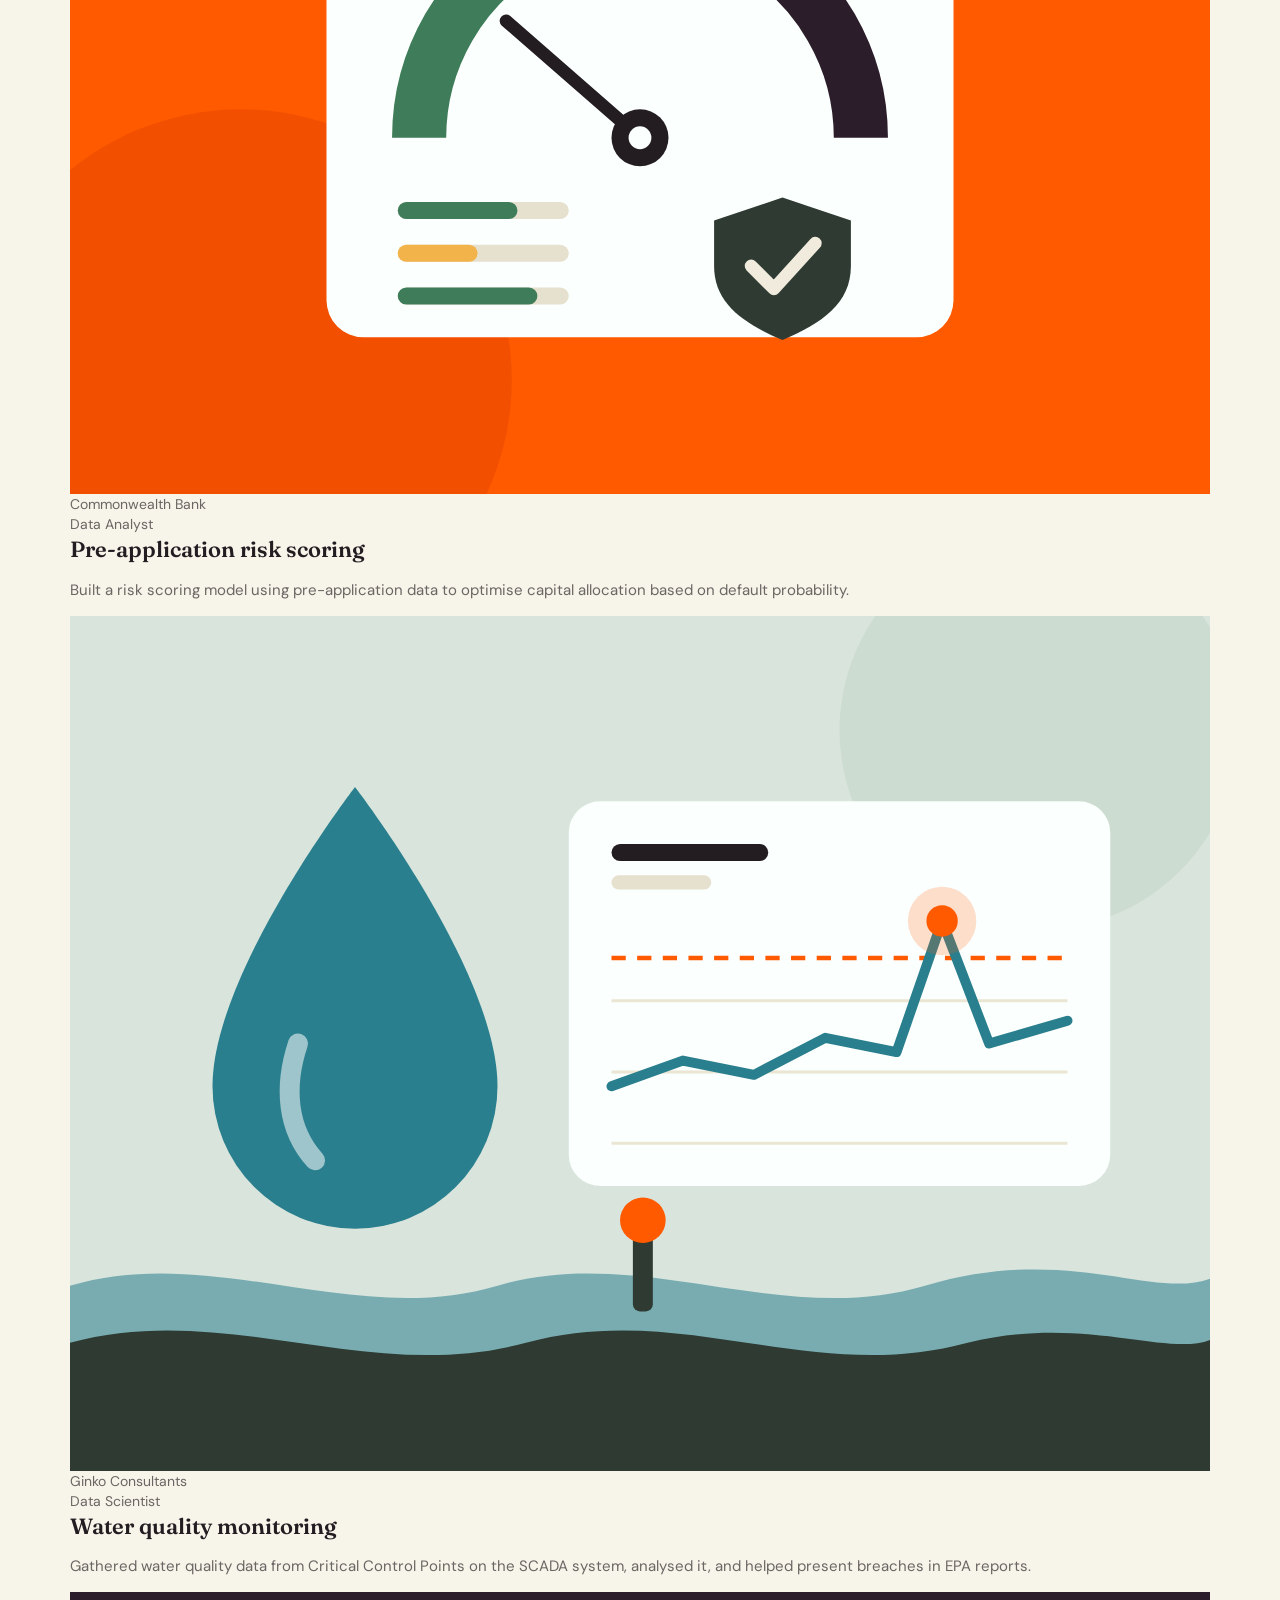
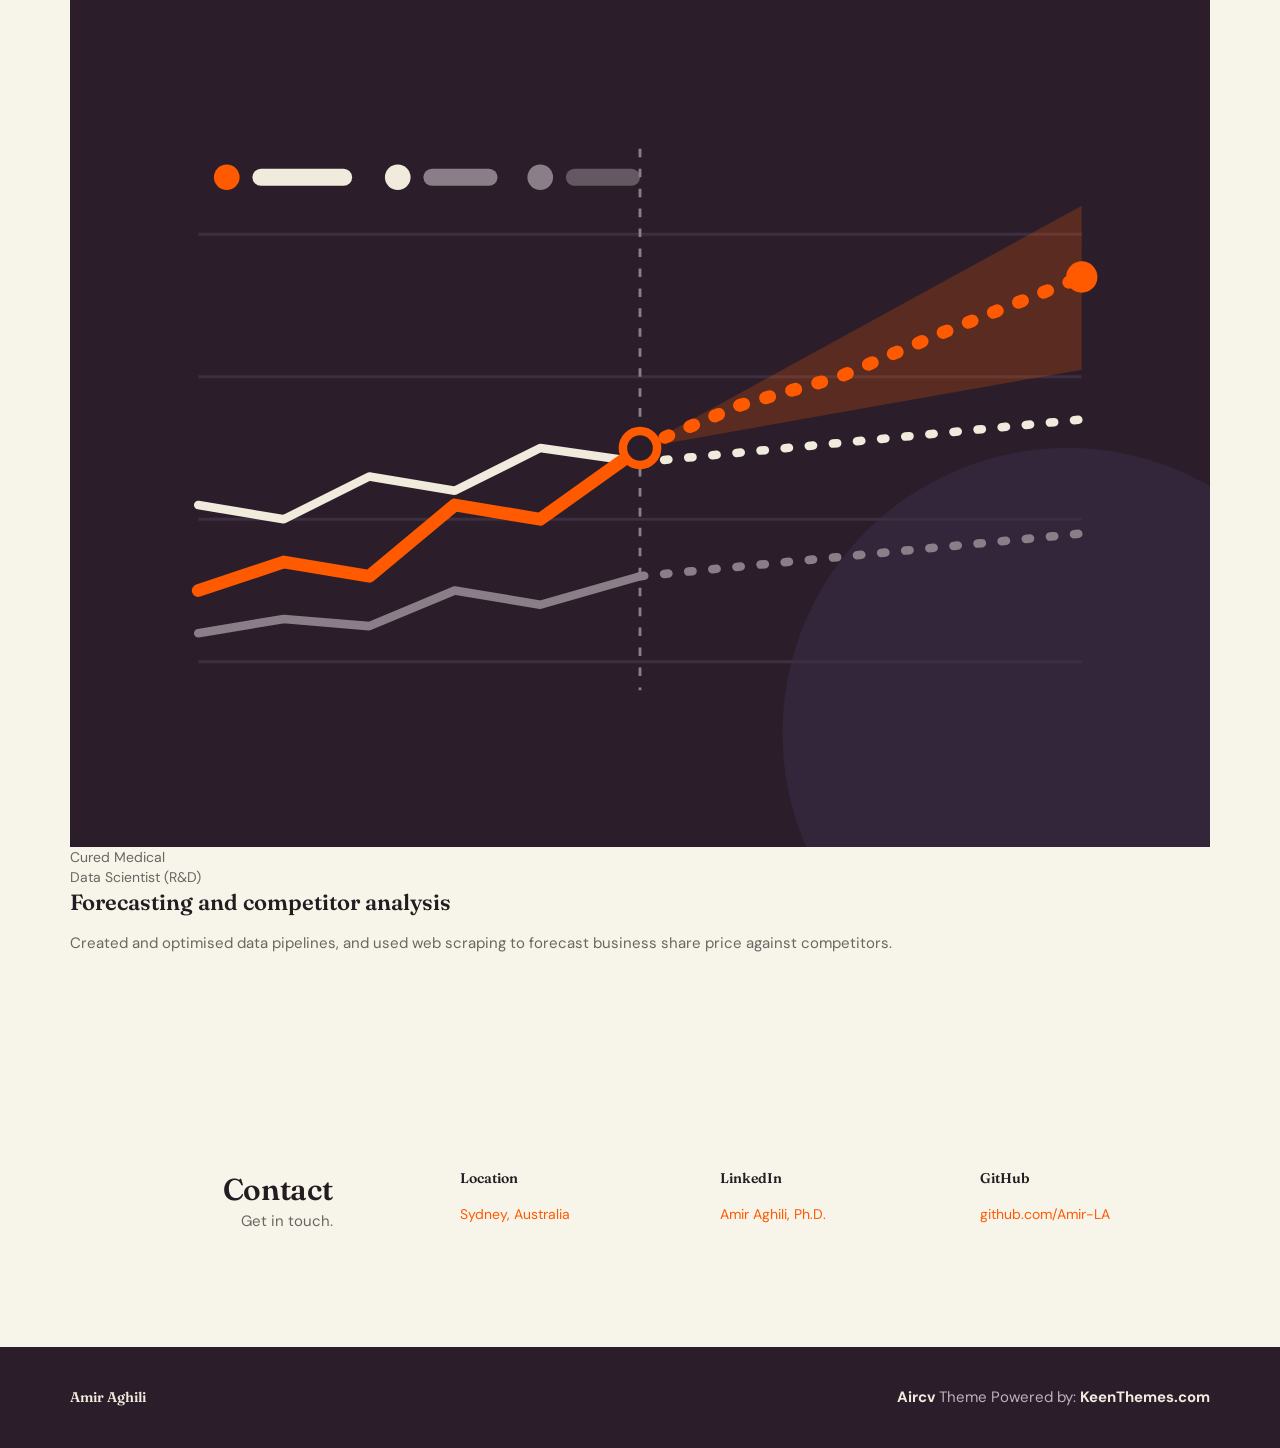
==== commit 021f8f34: "Add files via upload" ====
--- a/index.html
+++ b/index.html
@@ -287,137 +287,45 @@
         <!-- Work -->
         <div id="work">
             <div class="container content-lg">
-                <div class="row">
-                    <div class="col-sm-3 sm-margin-b-30">
-                        <div class="text-right sm-text-left">
-                            <h2 class="margin-b-0">Projects</h2>
-                            <p>From my work experience.</p>
-                        </div>
-                    </div>
-                    <div class="col-sm-8 col-sm-offset-1">
-                        <!-- Masonry Grid -->
-                        <div class="masonry-grid row row-space-2">
-                            <div class="masonry-grid-sizer col-xs-6 col-sm-6 col-md-1"></div>
-                            <div class="masonry-grid-item col-xs-12 col-sm-6 col-md-4 margin-b-4">
-                                <!-- Project -->
-                                <div class="work work-popup-trigger">
-                                    <div class="work-overlay">
-                                        <img class="full-width img-responsive" src="img/work/p1.jpg" alt="Home loan pricing model">
-                                    </div>
-                                    <div class="work-popup-overlay">
-                                        <div class="work-popup-content">
-                                            <a href="javascript:void(0);" class="work-popup-close">Hide</a>
-                                            <div class="margin-b-30">
-                                                <h3 class="margin-b-5">Home loan pricing model</h3>
-                                                <span>Commonwealth Bank · Senior Data Analyst</span>
-                                            </div>
-                                            <div class="margin-t-10">
-                                                <p>Built a predictive model to help lenders offer personalised pricing and boost customer retention.</p>
-                                                <ul class="list-inline work-popup-tag"><li class="work-popup-tag-item"><span class="work-popup-tag-link">Predictive modelling</span></li><li class="work-popup-tag-item"><span class="work-popup-tag-link">Pricing</span></li></ul>
-                                                <p class="margin-t-10"><a href="https://www.linkedin.com/in/amir-latifaghili/" target="_blank" rel="noopener"><strong>View on LinkedIn</strong></a></p>
-                                            </div>
-                                        </div>
-                                    </div>
-                                </div>
-                                <!-- End Project -->
-                            </div>
-                            <div class="masonry-grid-item col-xs-12 col-sm-6 col-md-4 margin-b-4">
-                                <!-- Project -->
-                                <div class="work work-popup-trigger">
-                                    <div class="work-overlay">
-                                        <img class="full-width img-responsive" src="img/work/p2.jpg" alt="Real-time home loan insights">
-                                    </div>
-                                    <div class="work-popup-overlay">
-                                        <div class="work-popup-content">
-                                            <a href="javascript:void(0);" class="work-popup-close">Hide</a>
-                                            <div class="margin-b-30">
-                                                <h3 class="margin-b-5">Real-time home loan insights</h3>
-                                                <span>Commonwealth Bank · Senior Data Analyst</span>
-                                            </div>
-                                            <div class="margin-t-10">
-                                                <p>Designed an AI tool delivering real-time insights for engaging home loan seekers.</p>
-                                                <ul class="list-inline work-popup-tag"><li class="work-popup-tag-item"><span class="work-popup-tag-link">AI</span></li><li class="work-popup-tag-item"><span class="work-popup-tag-link">Customer insight</span></li></ul>
-                                                <p class="margin-t-10"><a href="https://www.linkedin.com/in/amir-latifaghili/" target="_blank" rel="noopener"><strong>View on LinkedIn</strong></a></p>
-                                            </div>
-                                        </div>
-                                    </div>
-                                </div>
-                                <!-- End Project -->
-                            </div>
-                            <div class="masonry-grid-item col-xs-12 col-sm-6 col-md-4 margin-b-4">
-                                <!-- Project -->
-                                <div class="work work-popup-trigger">
-                                    <div class="work-overlay">
-                                        <img class="full-width img-responsive" src="img/work/p3.jpg" alt="Pre-application risk scoring">
-                                    </div>
-                                    <div class="work-popup-overlay">
-                                        <div class="work-popup-content">
-                                            <a href="javascript:void(0);" class="work-popup-close">Hide</a>
-                                            <div class="margin-b-30">
-                                                <h3 class="margin-b-5">Pre-application risk scoring</h3>
-                                                <span>Commonwealth Bank · Data Analyst</span>
-                                            </div>
-                                            <div class="margin-t-10">
-                                                <p>Built a risk scoring model using pre-application data to optimise capital allocation based on default probability.</p>
-                                                <ul class="list-inline work-popup-tag"><li class="work-popup-tag-item"><span class="work-popup-tag-link">Risk scoring</span></li><li class="work-popup-tag-item"><span class="work-popup-tag-link">Credit</span></li></ul>
-                                                <p class="margin-t-10"><a href="https://www.linkedin.com/in/amir-latifaghili/" target="_blank" rel="noopener"><strong>View on LinkedIn</strong></a></p>
-                                            </div>
-                                        </div>
-                                    </div>
-                                </div>
-                                <!-- End Project -->
-                            </div>
-                            <div class="masonry-grid-item col-xs-12 col-sm-6 col-md-4 margin-b-4">
-                                <!-- Project -->
-                                <div class="work work-popup-trigger">
-                                    <div class="work-overlay">
-                                        <img class="full-width img-responsive" src="img/work/p4.jpg" alt="Water quality monitoring">
-                                    </div>
-                                    <div class="work-popup-overlay">
-                                        <div class="work-popup-content">
-                                            <a href="javascript:void(0);" class="work-popup-close">Hide</a>
-                                            <div class="margin-b-30">
-                                                <h3 class="margin-b-5">Water quality monitoring</h3>
-                                                <span>Ginko Consultants · Data Scientist</span>
-                                            </div>
-                                            <div class="margin-t-10">
-                                                <p>Gathered water quality data from Critical Control Points on the SCADA system, analysed it, and helped present breaches in EPA reports.</p>
-                                                <ul class="list-inline work-popup-tag"><li class="work-popup-tag-item"><span class="work-popup-tag-link">Data analysis</span></li><li class="work-popup-tag-item"><span class="work-popup-tag-link">SCADA</span></li><li class="work-popup-tag-item"><span class="work-popup-tag-link">Reporting</span></li></ul>
-                                                <p class="margin-t-10"><a href="https://www.linkedin.com/in/amir-latifaghili/" target="_blank" rel="noopener"><strong>View on LinkedIn</strong></a></p>
-                                            </div>
-                                        </div>
-                                    </div>
-                                </div>
-                                <!-- End Project -->
-                            </div>
-                            <div class="masonry-grid-item col-xs-12 col-sm-6 col-md-4 margin-b-4">
-                                <!-- Project -->
-                                <div class="work work-popup-trigger">
-                                    <div class="work-overlay">
-                                        <img class="full-width img-responsive" src="img/work/p5.jpg" alt="Forecasting and competitor analysis">
-                                    </div>
-                                    <div class="work-popup-overlay">
-                                        <div class="work-popup-content">
-                                            <a href="javascript:void(0);" class="work-popup-close">Hide</a>
-                                            <div class="margin-b-30">
-                                                <h3 class="margin-b-5">Forecasting and competitor analysis</h3>
-                                                <span>Cured Medical · Data Scientist (R&amp;D)</span>
-                                            </div>
-                                            <div class="margin-t-10">
-                                                <p>Created and optimised data pipelines, and used web scraping to forecast business share price against competitors.</p>
-                                                <ul class="list-inline work-popup-tag"><li class="work-popup-tag-item"><span class="work-popup-tag-link">Data pipelines</span></li><li class="work-popup-tag-item"><span class="work-popup-tag-link">Forecasting</span></li><li class="work-popup-tag-item"><span class="work-popup-tag-link">Web scraping</span></li></ul>
-                                                <p class="margin-t-10"><a href="https://www.linkedin.com/in/amir-latifaghili/" target="_blank" rel="noopener"><strong>View on LinkedIn</strong></a></p>
-                                            </div>
-                                        </div>
-                                    </div>
-                                </div>
-                                <!-- End Project -->
-                            </div>
-                        </div>
-                        <!-- End Masonry Grid -->
-                    </div>
-                </div>
-                <!--// end row -->
+                <div class="posts-head">
+                    <div>
+                        <div class="posts-eyebrow">From my work experience</div>
+                        <h2>Projects</h2>
+                    </div>
+                    <a class="btn-theme btn-base-bg" href="https://www.linkedin.com/in/amir-latifaghili/" target="_blank" rel="noopener">View experience on LinkedIn</a>
+                </div>
+                <div class="proj-grid">
+                    <div class="proj-card">
+                        <img src="img/work/p1.svg" alt="Illustration for Home loan pricing model" loading="lazy">
+                        <div class="proj-meta"><div>Commonwealth Bank</div><div>Senior Data Analyst</div></div>
+                        <h3>Home loan pricing model</h3>
+                        <p>Built a predictive model to help lenders offer personalised pricing and boost customer retention.</p>
+                    </div>
+                    <div class="proj-card">
+                        <img src="img/work/p2.svg" alt="Illustration for Real-time home loan insights" loading="lazy">
+                        <div class="proj-meta"><div>Commonwealth Bank</div><div>Senior Data Analyst</div></div>
+                        <h3>Real-time home loan insights</h3>
+                        <p>Designed an AI tool delivering real-time insights for engaging home loan seekers.</p>
+                    </div>
+                    <div class="proj-card">
+                        <img src="img/work/p3.svg" alt="Illustration for Pre-application risk scoring" loading="lazy">
+                        <div class="proj-meta"><div>Commonwealth Bank</div><div>Data Analyst</div></div>
+                        <h3>Pre-application risk scoring</h3>
+                        <p>Built a risk scoring model using pre-application data to optimise capital allocation based on default probability.</p>
+                    </div>
+                    <div class="proj-card">
+                        <img src="img/work/p4.svg" alt="Illustration for Water quality monitoring" loading="lazy">
+                        <div class="proj-meta"><div>Ginko Consultants</div><div>Data Scientist</div></div>
+                        <h3>Water quality monitoring</h3>
+                        <p>Gathered water quality data from Critical Control Points on the SCADA system, analysed it, and helped present breaches in EPA reports.</p>
+                    </div>
+                    <div class="proj-card">
+                        <img src="img/work/p5.svg" alt="Illustration for Forecasting and competitor analysis" loading="lazy">
+                        <div class="proj-meta"><div>Cured Medical</div><div>Data Scientist (R&amp;D)</div></div>
+                        <h3>Forecasting and competitor analysis</h3>
+                        <p>Created and optimised data pipelines, and used web scraping to forecast business share price against competitors.</p>
+                    </div>
+                </div>
             </div>
         </div>
         <!-- End Work -->
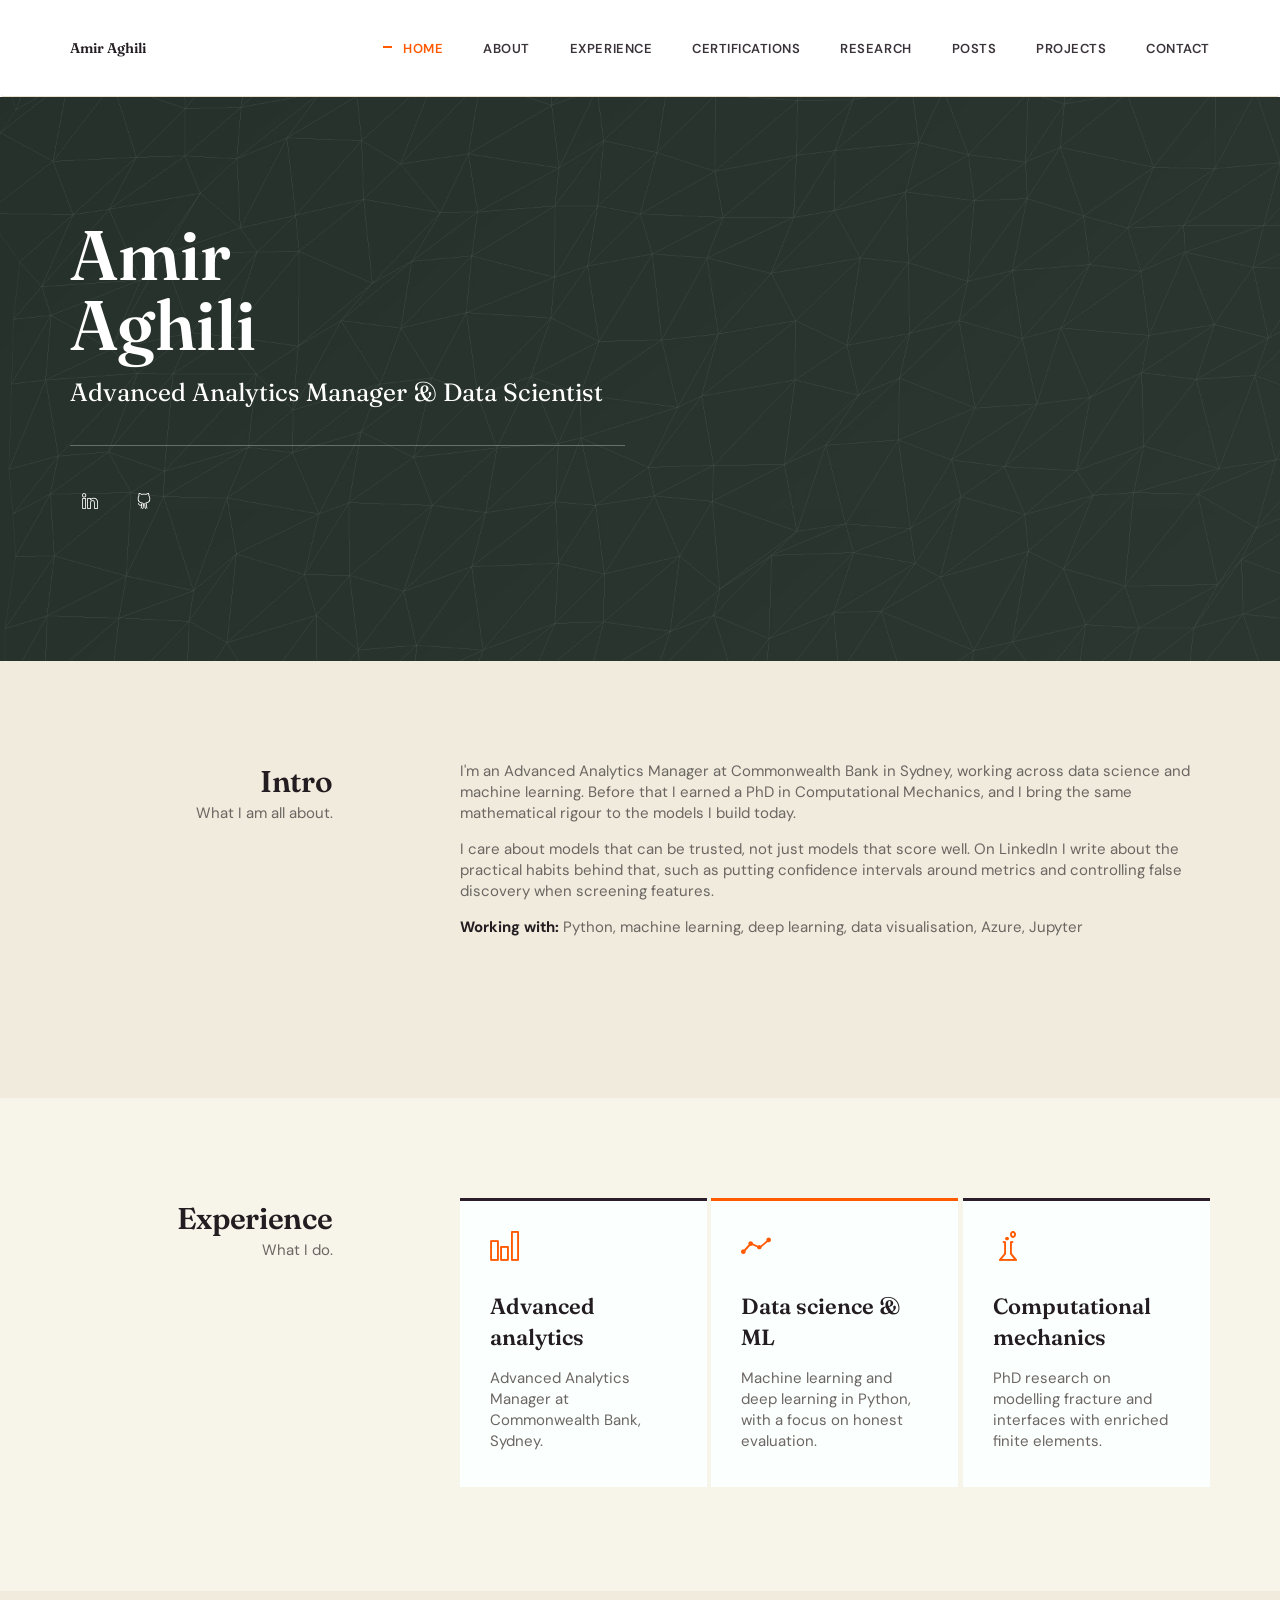
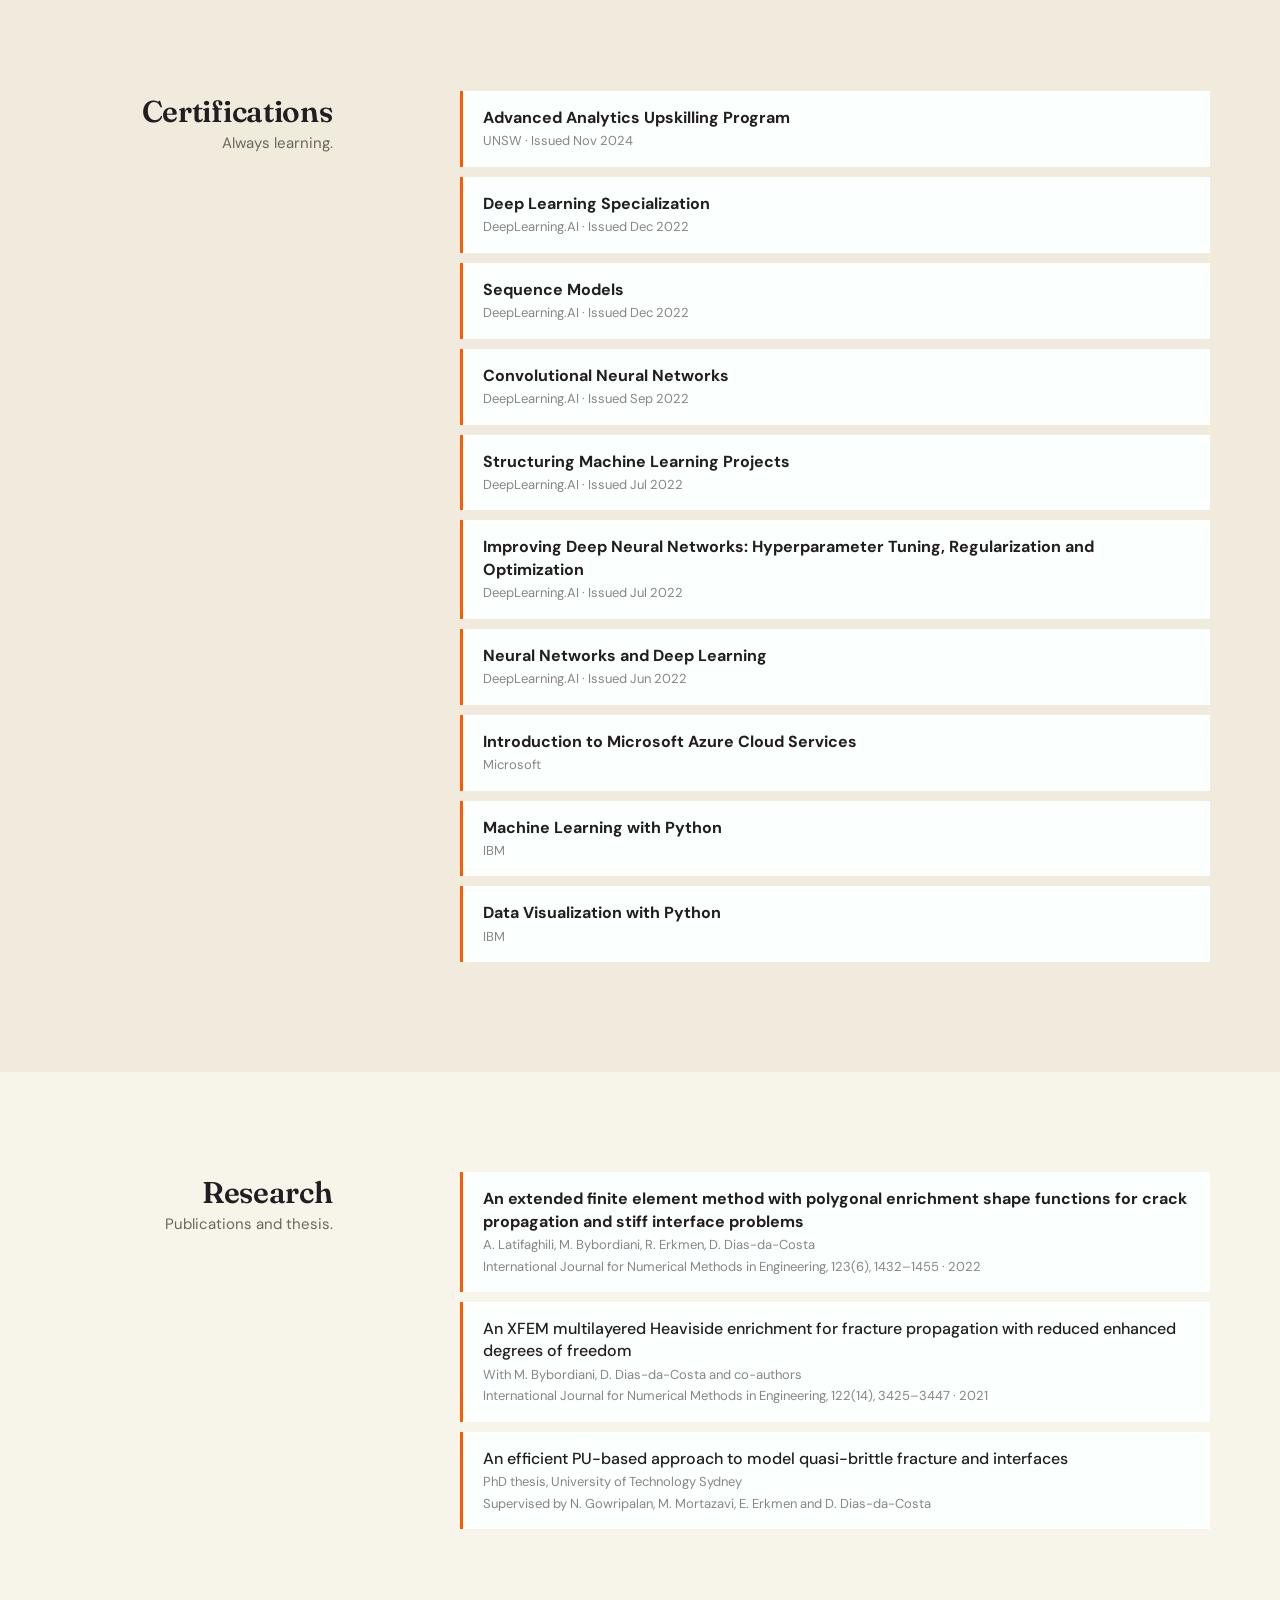
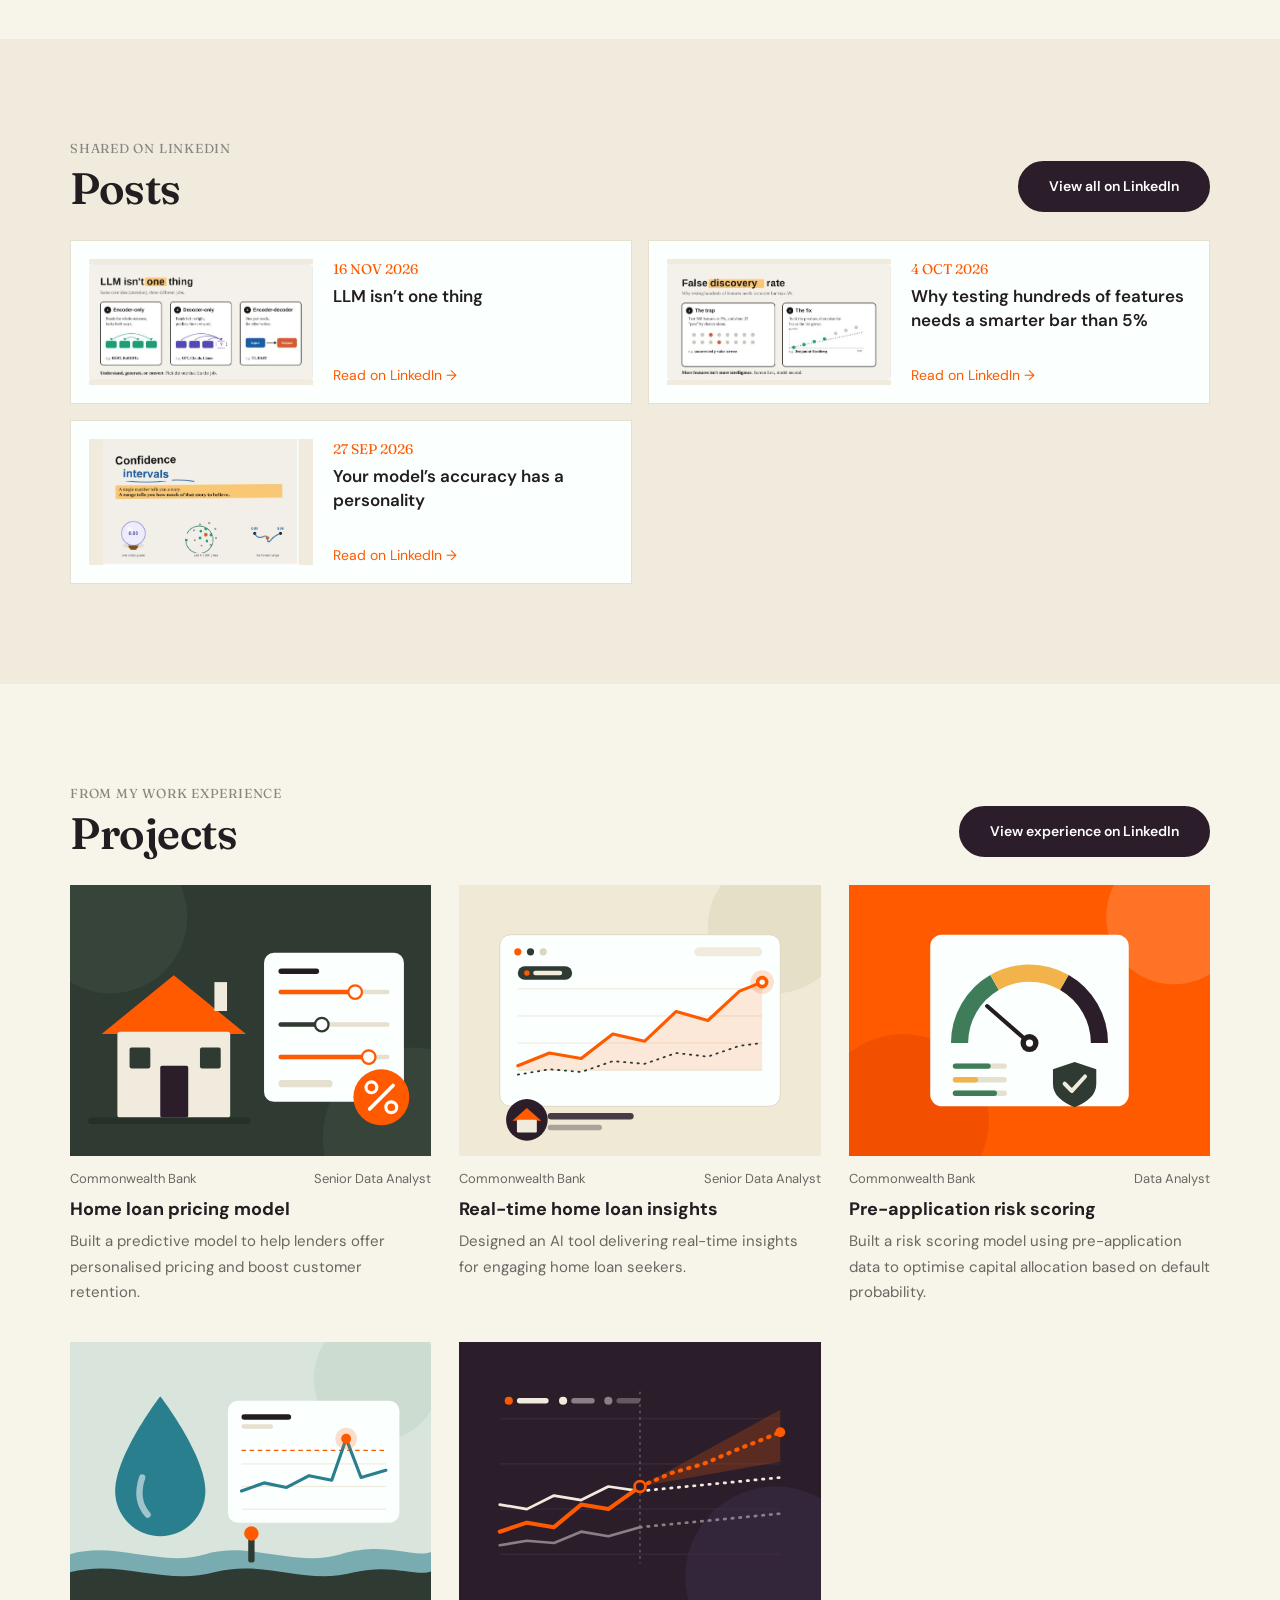
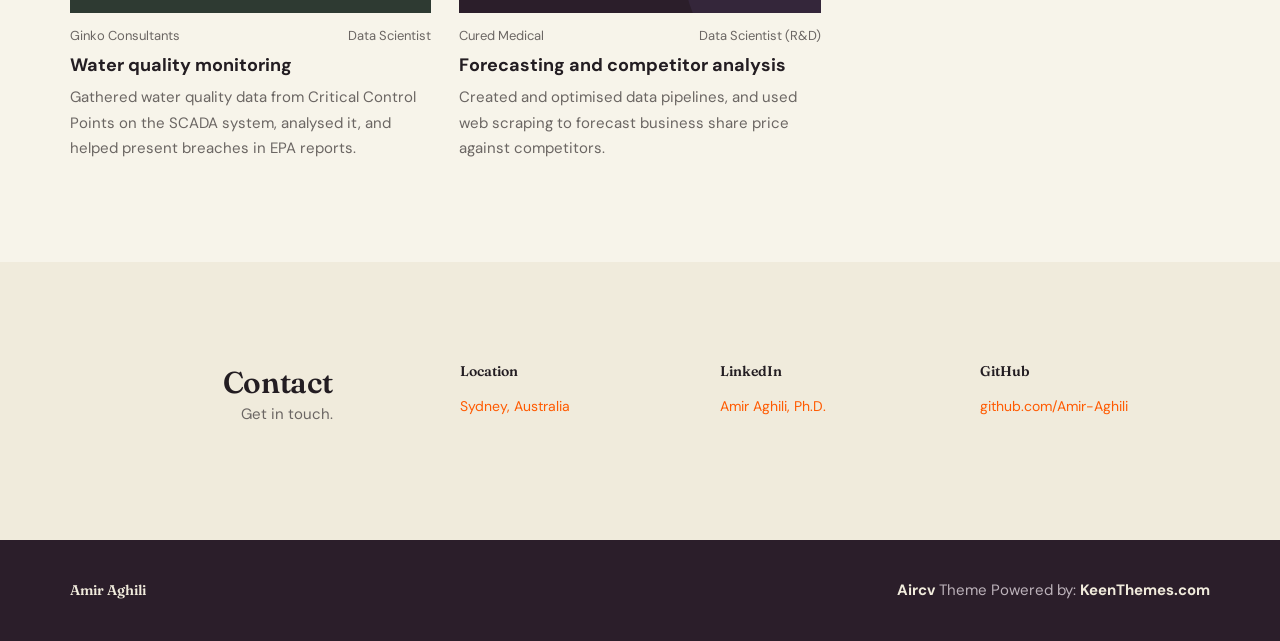
==== commit 57cd1329: "Add files via upload" ====
--- a/index.html
+++ b/index.html
@@ -93,7 +93,7 @@
                         </div>
                         <ul class="list-inline">
                             <li><a href="https://www.linkedin.com/in/amir-latifaghili/" class="social-icons" aria-label="LinkedIn profile"><i class="icon-social-linkedin"></i></a></li>
-                            <li><a href="https://github.com/Amir-LA" class="social-icons" aria-label="GitHub profile"><i class="icon-social-github"></i></a></li>
+                            <li><a href="https://github.com/Amir-Aghili" class="social-icons" aria-label="GitHub profile"><i class="icon-social-github"></i></a></li>
                         </ul>
                     </div>
                 </div>
@@ -353,7 +353,7 @@
                                 </div>
                                 <div class="col-md-4 col-xs-6">
                                     <h5>GitHub</h5>
-                                    <a href="https://github.com/Amir-LA">github.com/Amir-LA</a>
+                                    <a href="https://github.com/Amir-Aghili">github.com/Amir-Aghili</a>
                                 </div>
                                 <!-- Add your email here, e.g. <div class="col-md-4 col-xs-6"><h5>Email</h5><a href="mailto:you@example.com">you@example.com</a></div> -->
                             </div>
--- a/css/custom.css
+++ b/css/custom.css
@@ -118,3 +118,15 @@
 .post-row:hover .post-link{text-decoration:underline}
 @media (max-width:767px){.posts-grid{grid-template-columns:1fr}.posts-head h2{font-size:34px}}
 @media (max-width:480px){.post-row{flex-direction:column}.post-row img{width:100%;height:auto;aspect-ratio:16/9}}
+
+/* ---- Projects: blog-style cards (image on top, meta row, title, summary) ---- */
+#work{background-color:#f7f4ea!important}
+#contact .bg-color-sky-light{background-color:#f0ebdc!important}
+.proj-grid{display:grid;grid-template-columns:repeat(3,minmax(0,1fr));gap:36px 28px}
+.proj-card img{display:block;width:100%;height:auto;aspect-ratio:4/3;object-fit:cover}
+.proj-card .proj-meta{display:flex;justify-content:space-between;gap:12px;font-size:13px;color:#6b6663;margin:14px 0 8px}
+.proj-card .proj-meta div{color:#6b6663!important}
+.proj-card h3{font-family:'DM Sans',sans-serif!important;font-size:18px;font-weight:700;line-height:1.35;margin:0 0 8px;color:#231d22!important}
+.proj-card p{font-size:15px;line-height:1.7;margin:0;color:#6b6663!important}
+@media (max-width:991px){.proj-grid{grid-template-columns:repeat(2,minmax(0,1fr))}}
+@media (max-width:600px){.proj-grid{grid-template-columns:1fr}}
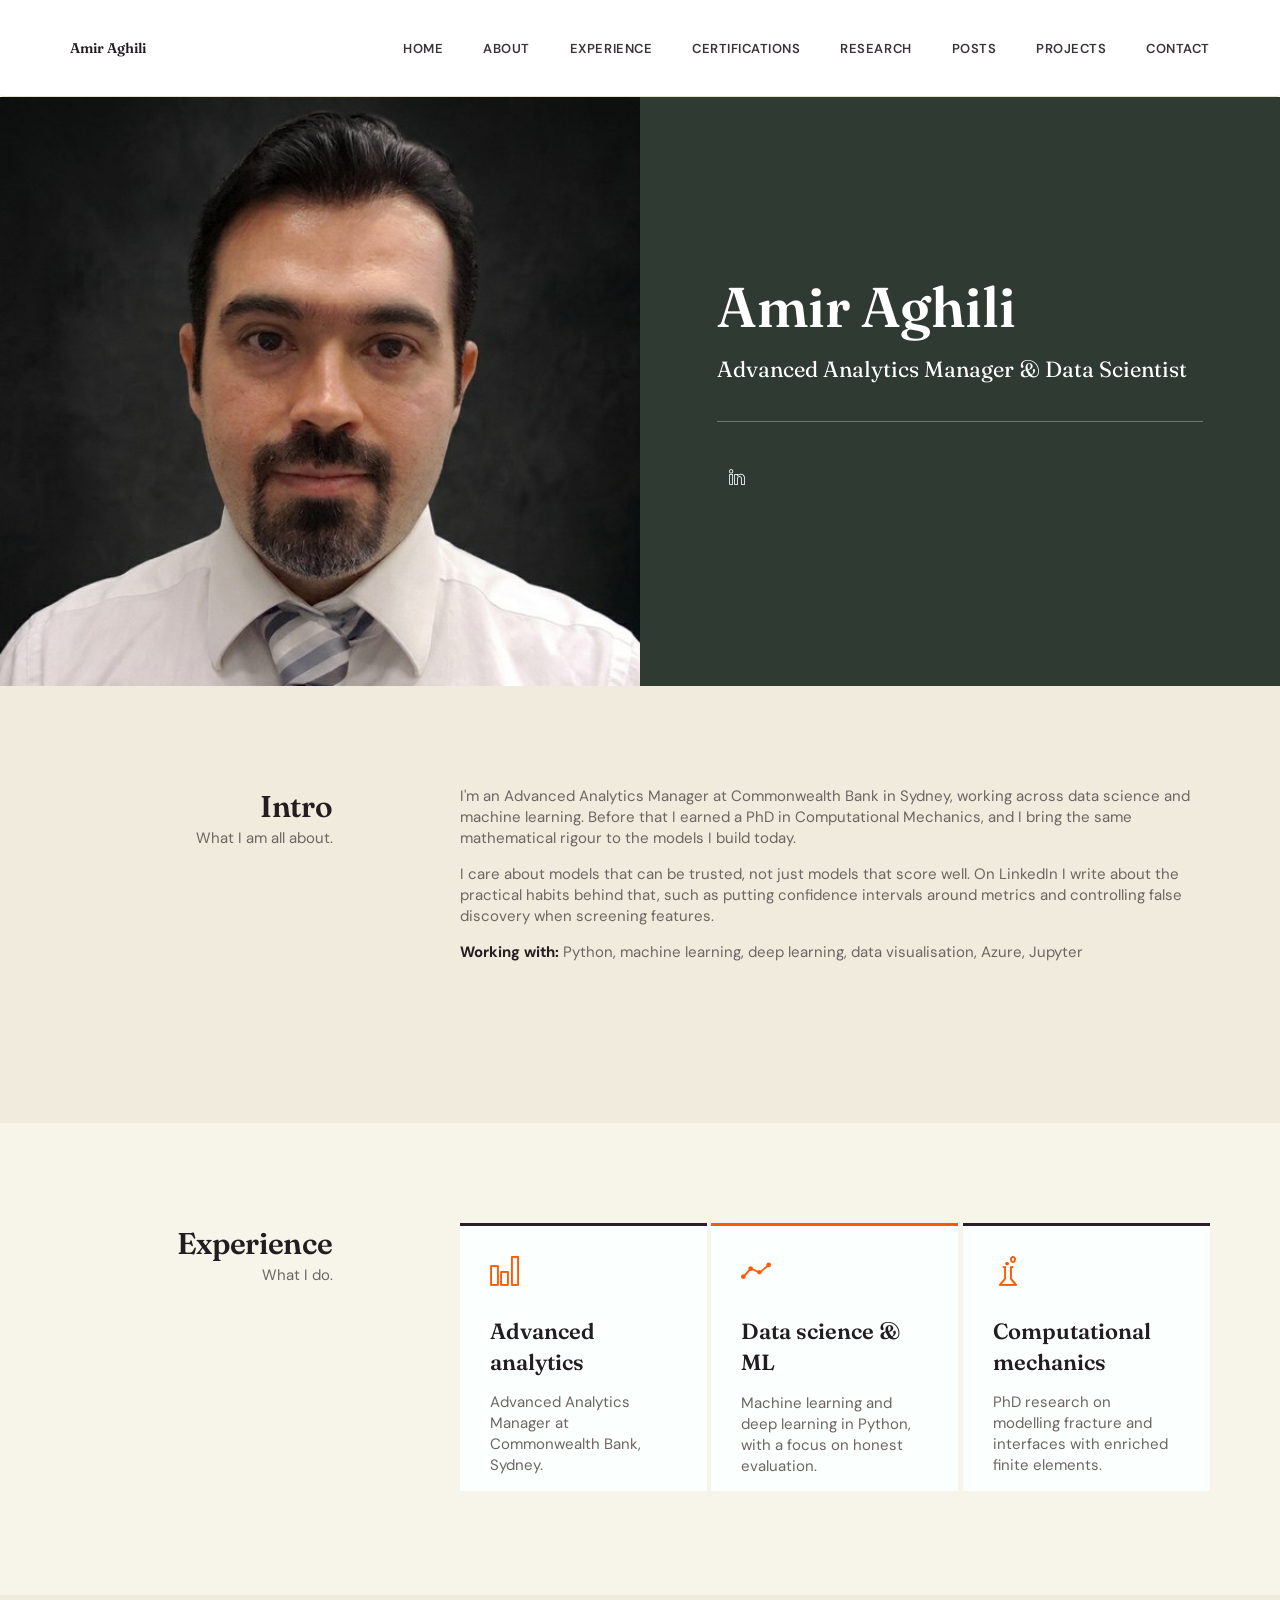
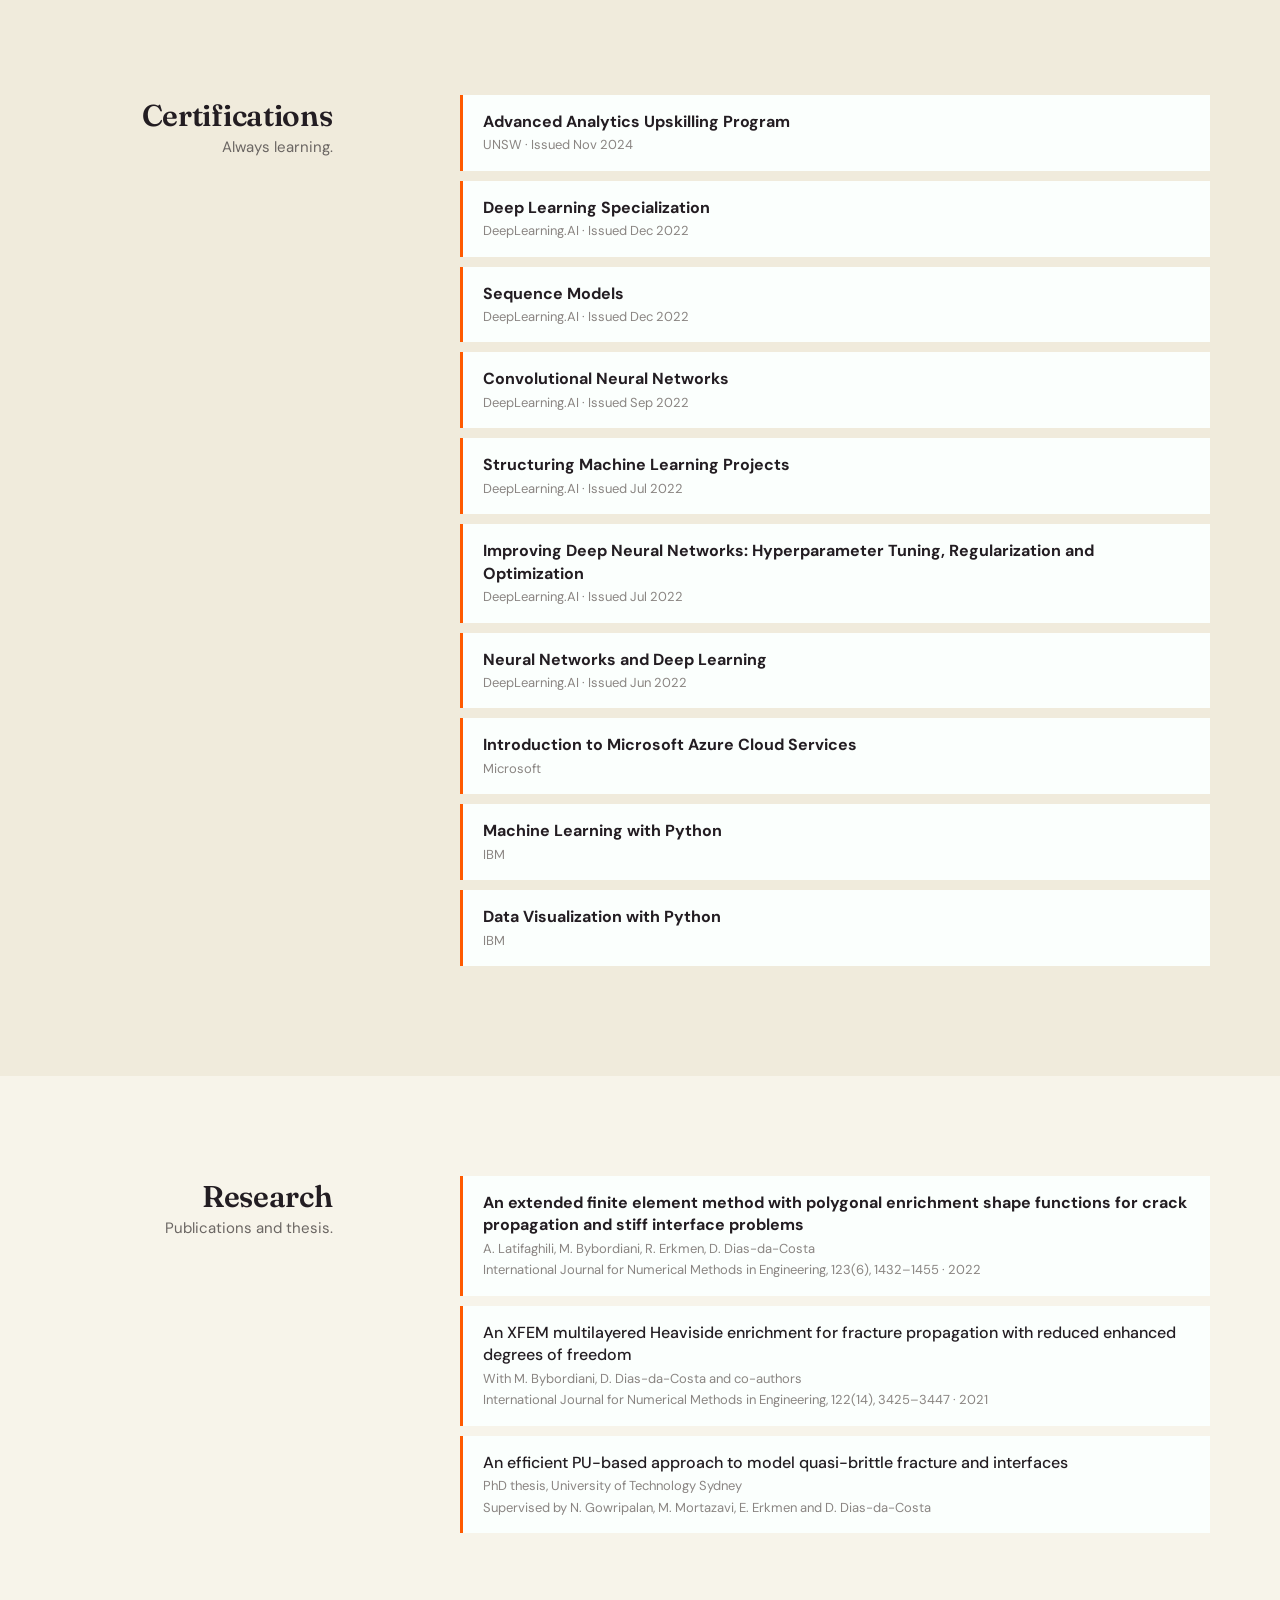
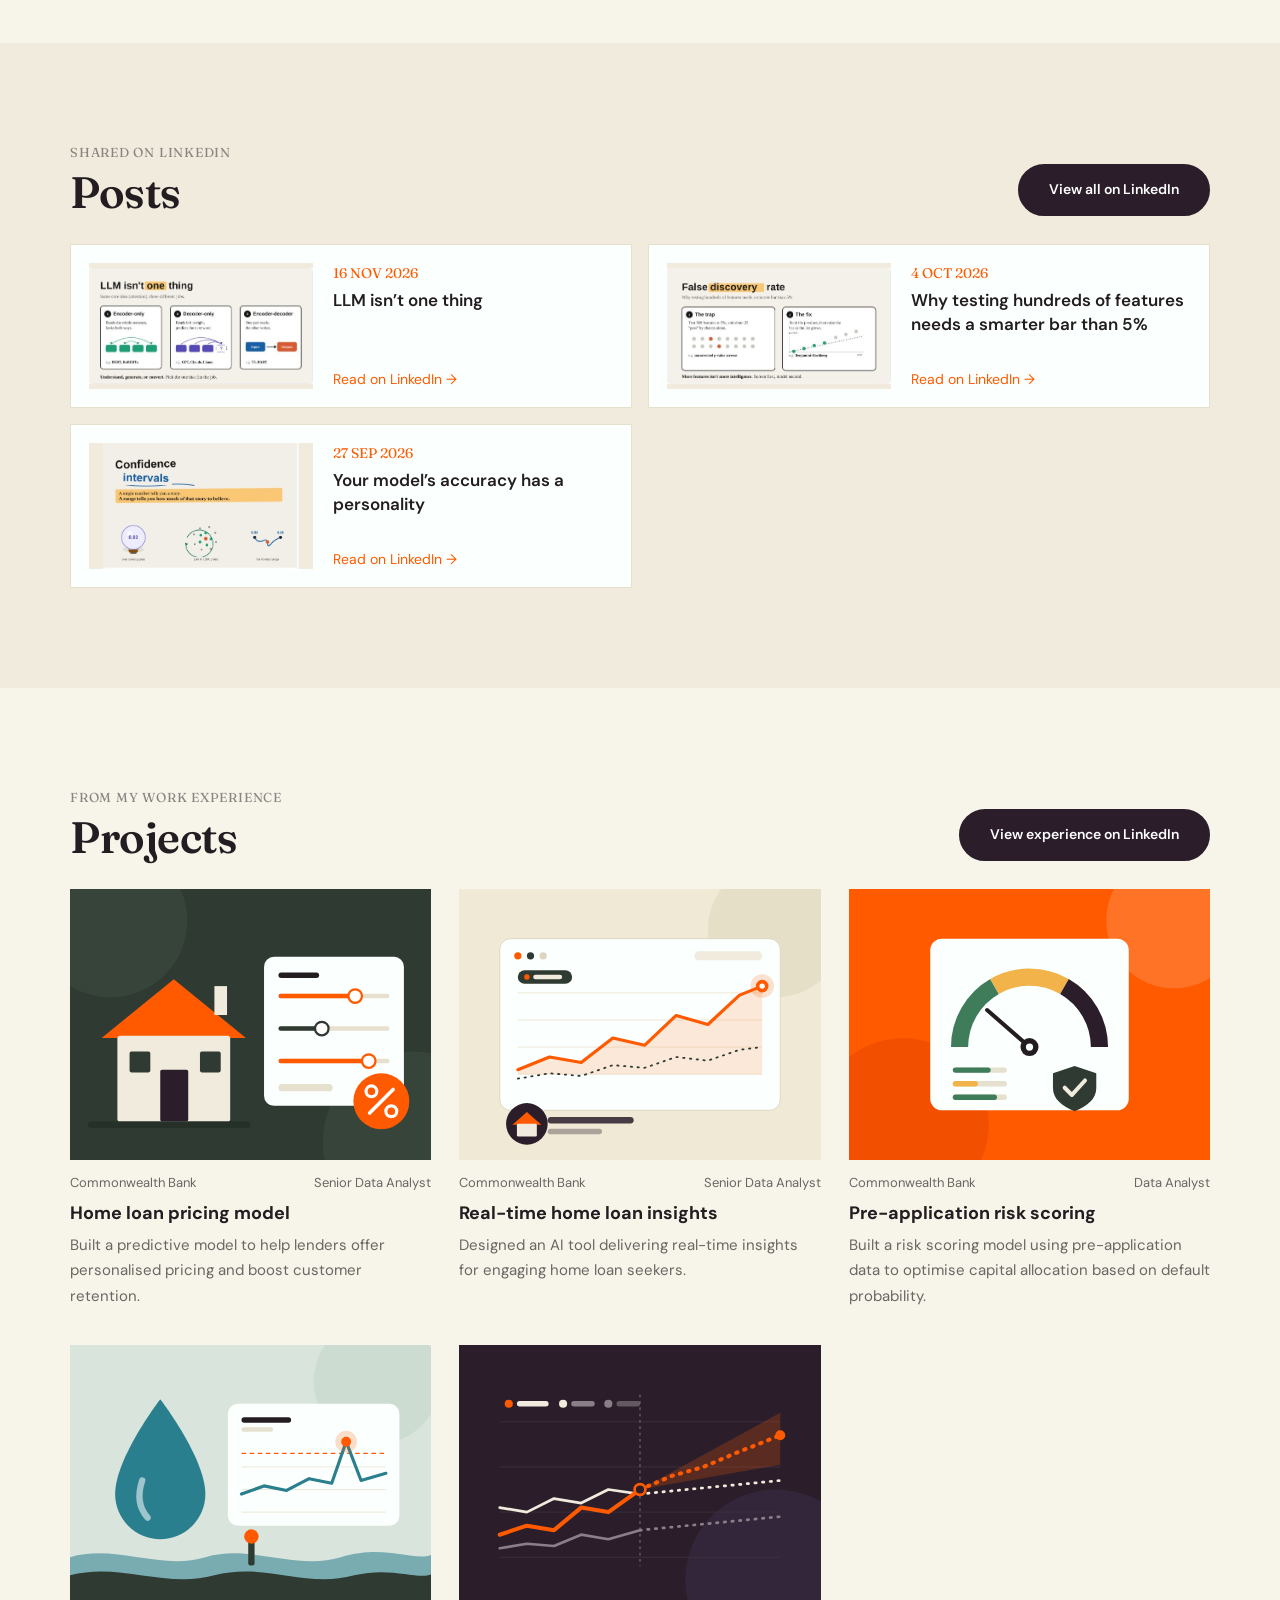
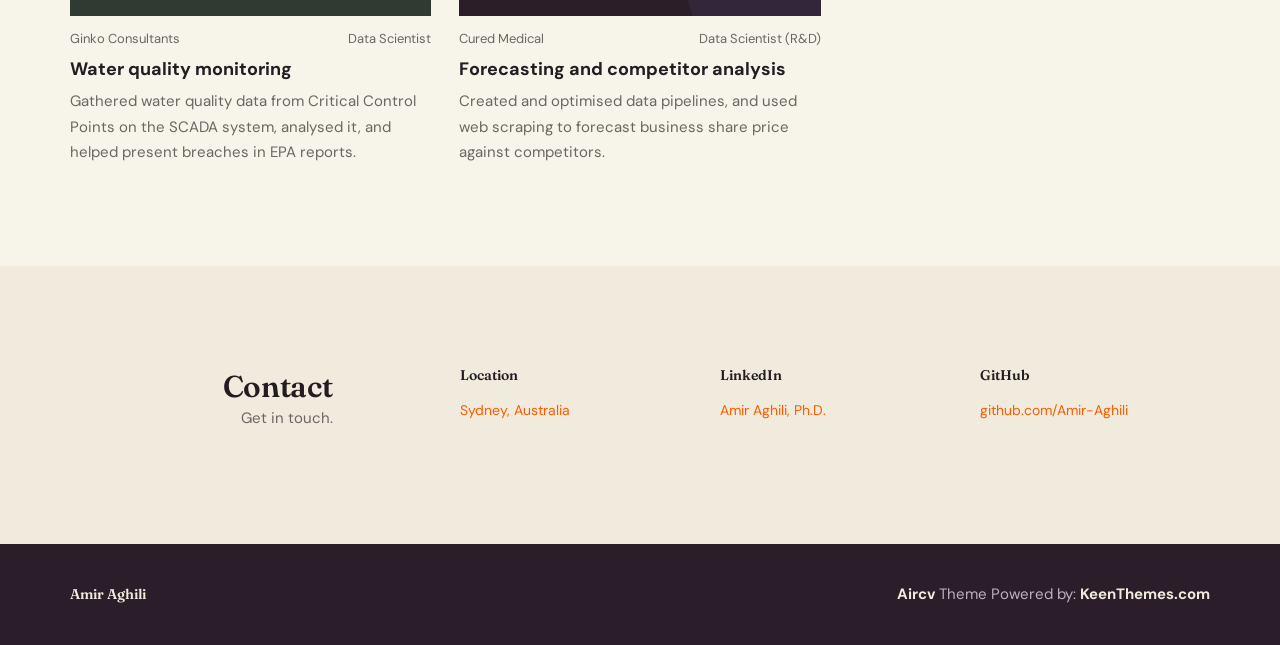
==== commit bd37ba86: "Add files via upload" ====
--- a/index.html
+++ b/index.html
@@ -93,7 +93,6 @@
                         </div>
                         <ul class="list-inline">
                             <li><a href="https://www.linkedin.com/in/amir-latifaghili/" class="social-icons" aria-label="LinkedIn profile"><i class="icon-social-linkedin"></i></a></li>
-                            <li><a href="https://github.com/Amir-Aghili" class="social-icons" aria-label="GitHub profile"><i class="icon-social-github"></i></a></li>
                         </ul>
                     </div>
                 </div>
--- a/css/custom.css
+++ b/css/custom.css
@@ -130,3 +130,20 @@
 .proj-card p{font-size:15px;line-height:1.7;margin:0;color:#6b6663!important}
 @media (max-width:991px){.proj-grid{grid-template-columns:repeat(2,minmax(0,1fr))}}
 @media (max-width:600px){.proj-grid{grid-template-columns:1fr}}
+
+/* ---- Hero: split layout (photo left half, text panel right half) ---- */
+.promo-block{padding:0!important;margin-top:97px;min-height:clamp(560px,46vw,880px);display:flex;align-items:center;position:relative;overflow:hidden;background:#2e3a32!important;box-shadow:none!important}
+.parallax-mirror{display:none!important}
+.promo-block:before{content:"";position:absolute;top:0;bottom:0;left:0;width:50%;background:url("../img/amir.jpg") center top/cover no-repeat}
+.promo-block .container{position:relative;width:100%;max-width:none;margin:0;padding:60px 6vw 60px calc(50% + 6vw)}
+.promo-block .container .row{margin:0}
+.promo-block .container .col-sm-6{float:none;width:100%;max-width:520px;padding:0}
+.promo-block .promo-block-title{font-size:56px;line-height:1.1}
+.promo-block .promo-block-title br{display:none}
+.promo-block .promo-block-text{font-size:22px;line-height:1.5}
+@media (max-width:767px){
+  .promo-block{display:block;min-height:0;margin-top:97px}
+  .promo-block:before{position:static;display:block;width:100%;height:380px}
+  .promo-block .container{padding:36px 24px 48px}
+  .promo-block .promo-block-title{font-size:42px}
+}
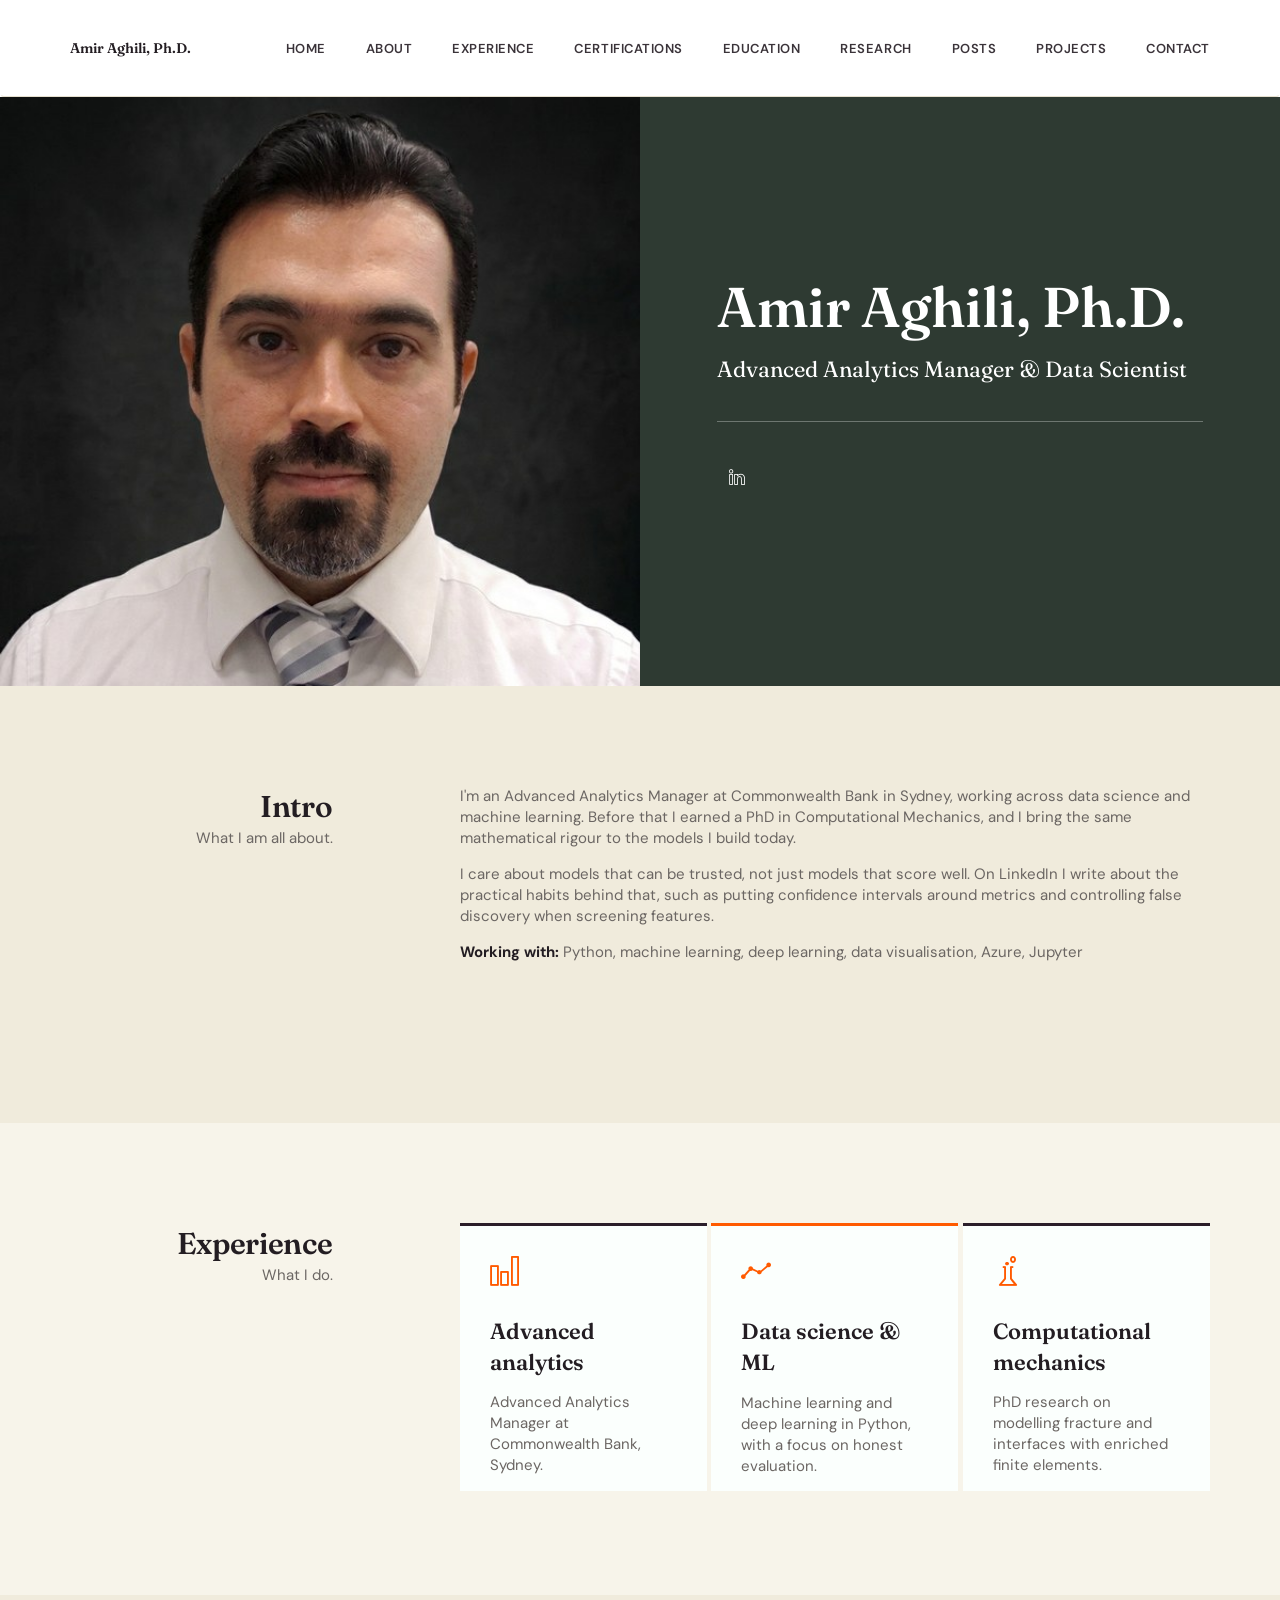
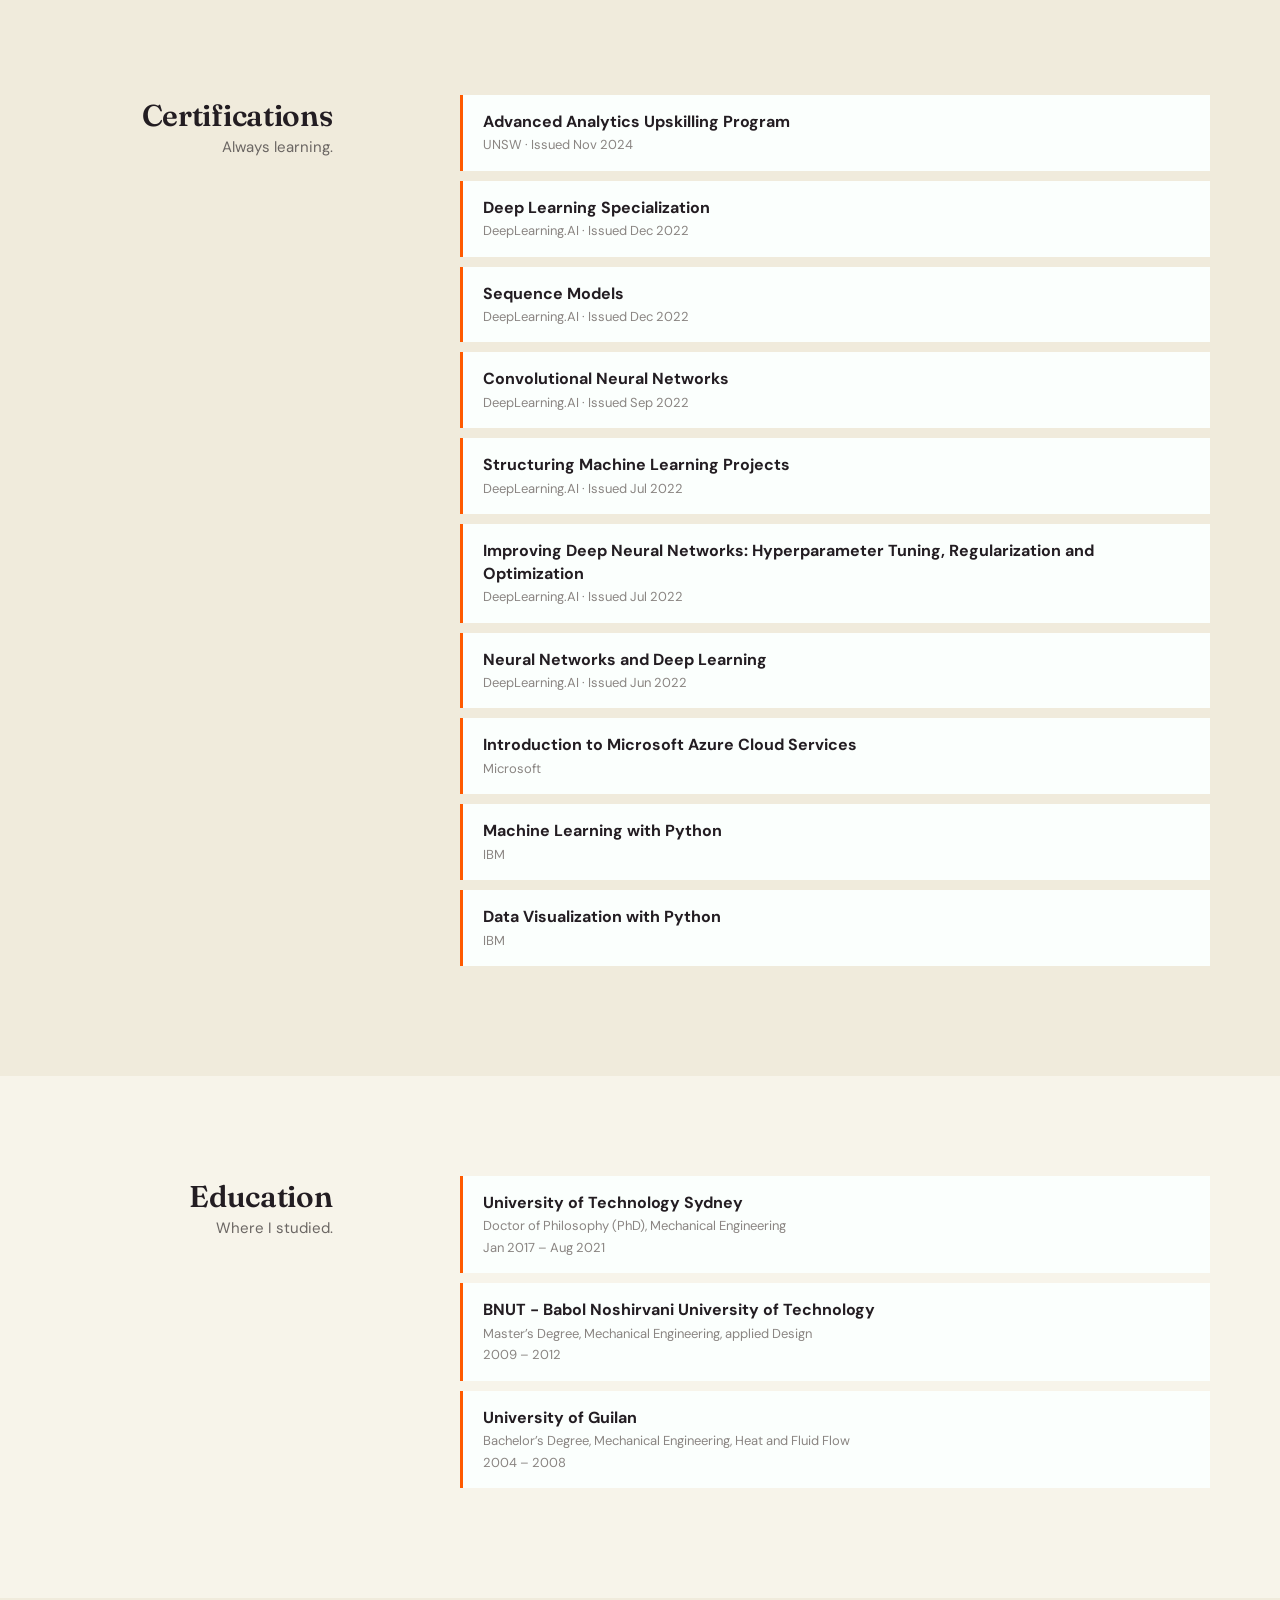
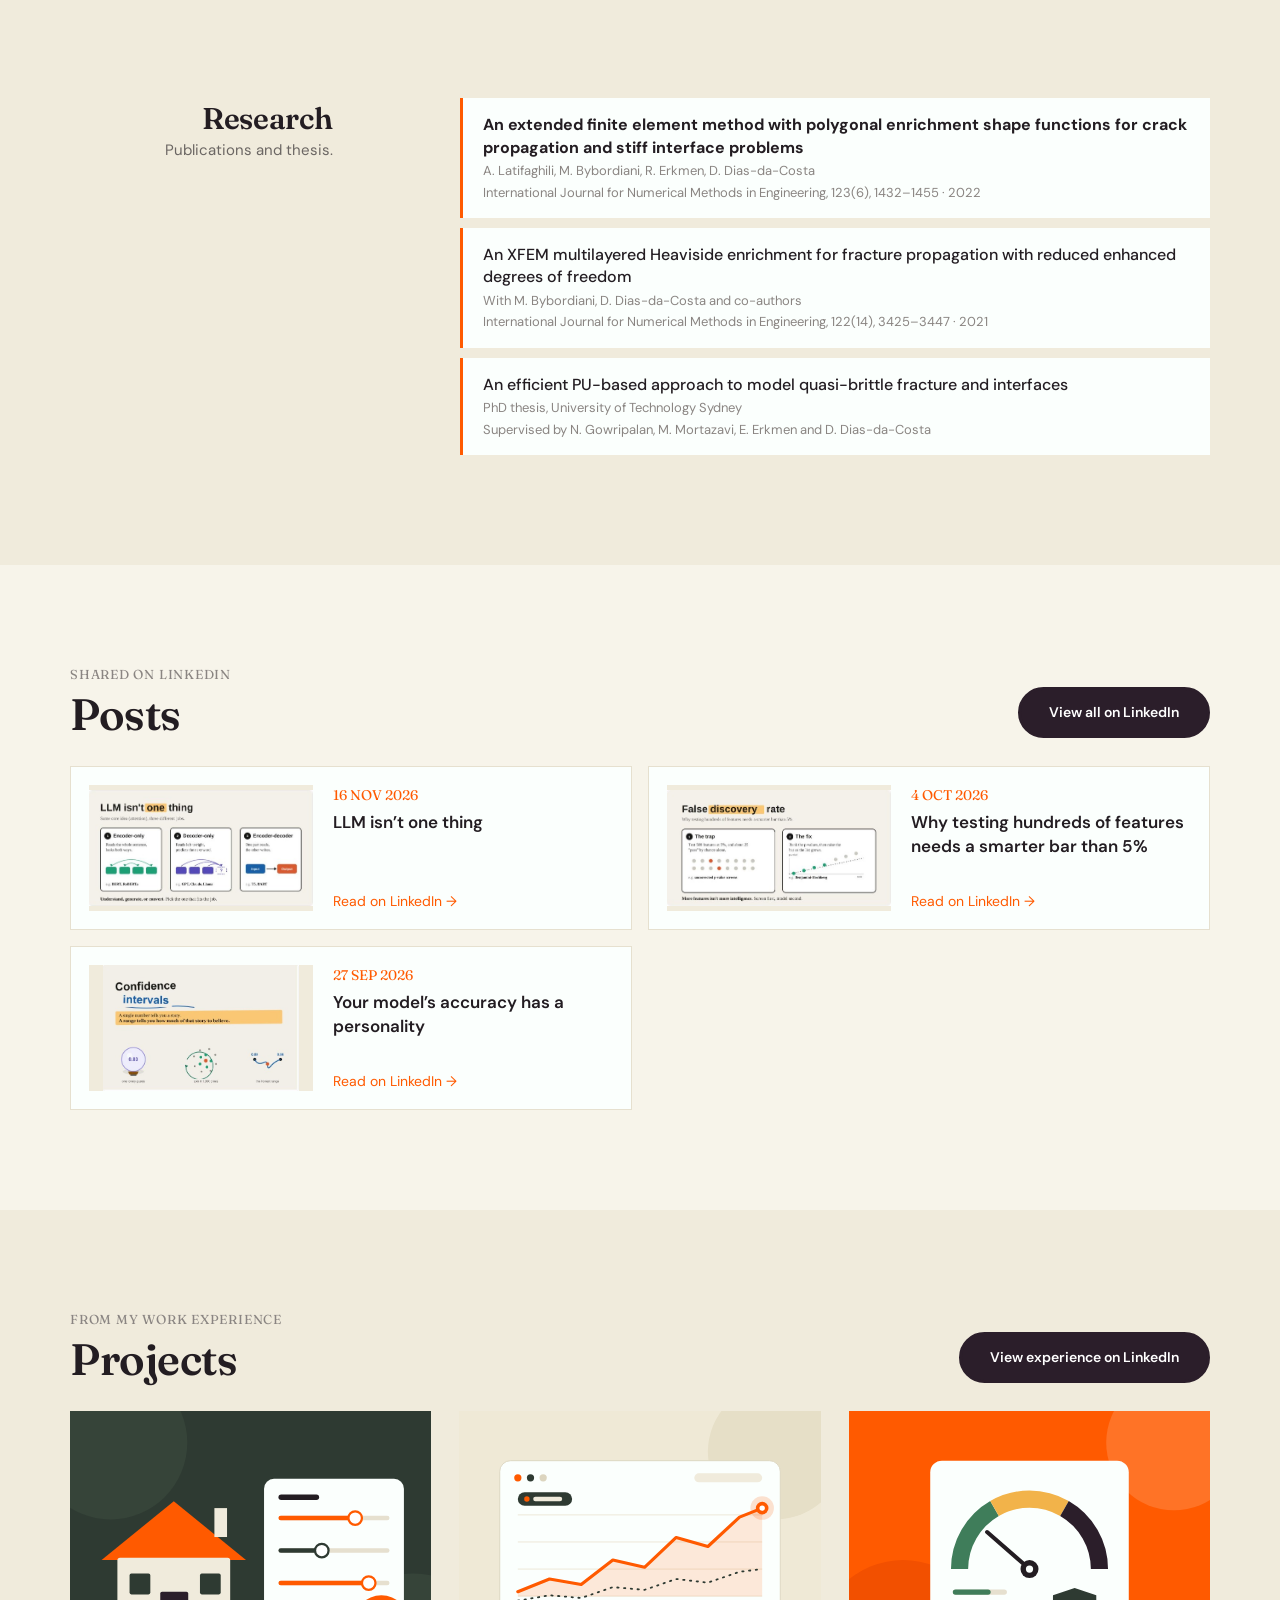
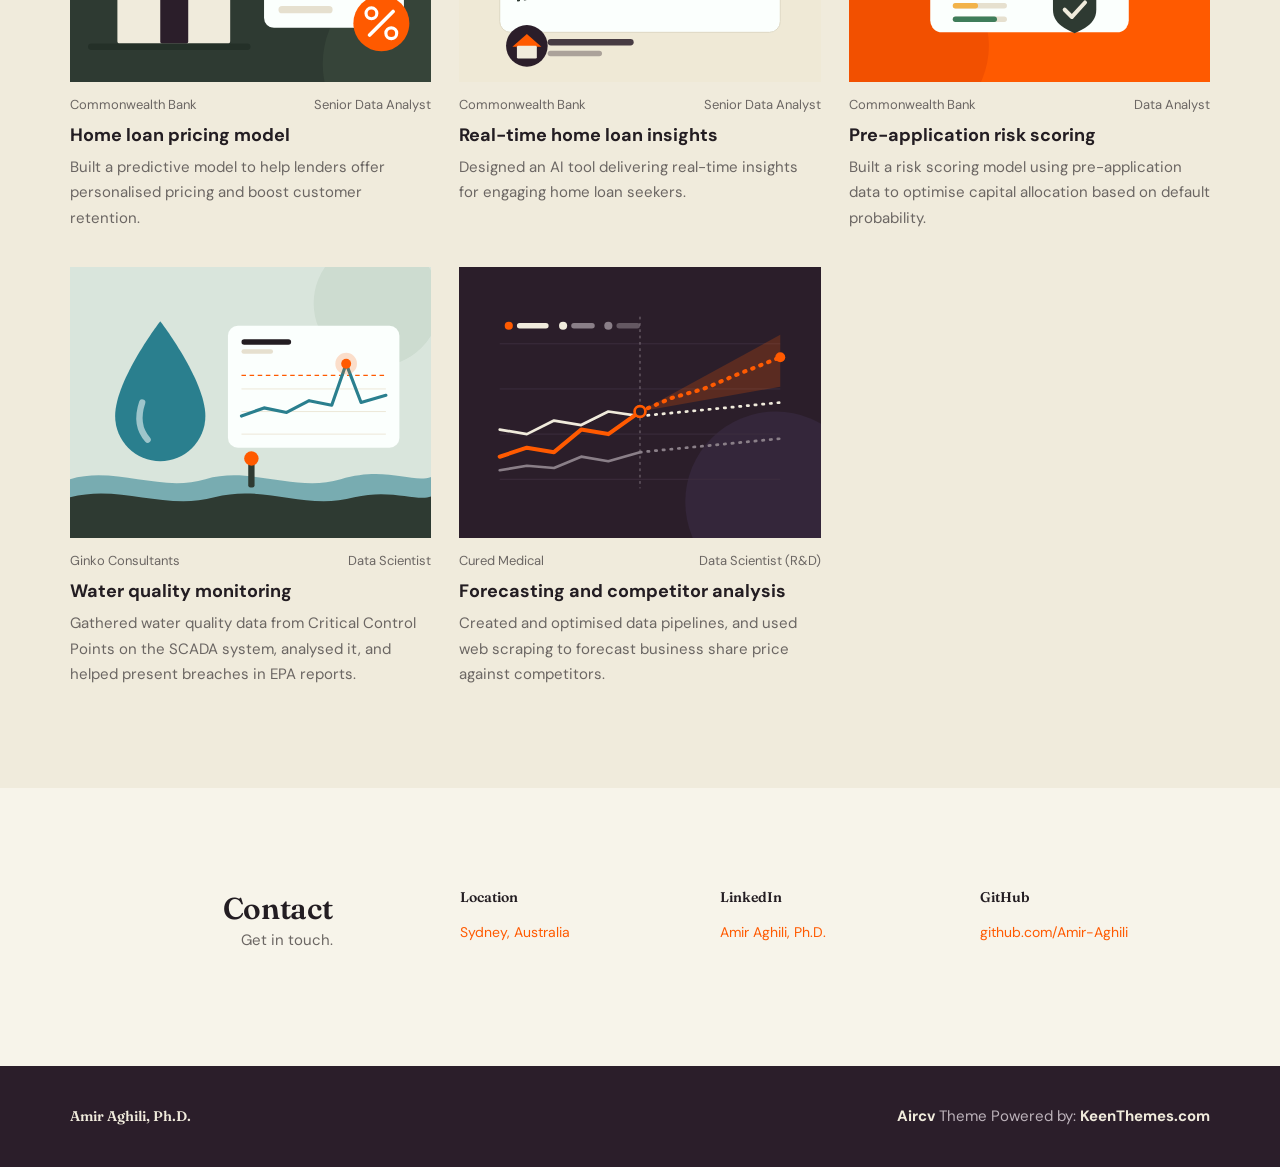
==== commit f37319d8: "Add files via upload" ====
--- a/index.html
+++ b/index.html
@@ -54,7 +54,7 @@
                         <!-- Logo -->
                         <div class="logo">
                             <a class="logo-wrap" href="#body">
-                                <span class="logo-text">Amir Aghili</span>
+                                <span class="logo-text">Amir Aghili, Ph.D.</span>
                             </a>
                         </div>
                         <!-- End Logo -->
@@ -68,6 +68,7 @@
                                 <li class="js_nav-item nav-item"><a class="nav-item-child nav-item-hover" href="#about">About</a></li>
                                 <li class="js_nav-item nav-item"><a class="nav-item-child nav-item-hover" href="#experience">Experience</a></li>
                                 <li class="js_nav-item nav-item"><a class="nav-item-child nav-item-hover" href="#certifications">Certifications</a></li>
+                                <li class="js_nav-item nav-item"><a class="nav-item-child nav-item-hover" href="#education">Education</a></li>
                                 <li class="js_nav-item nav-item"><a class="nav-item-child nav-item-hover" href="#publications">Research</a></li>
                                 <li class="js_nav-item nav-item"><a class="nav-item-child nav-item-hover" href="#posts">Posts</a></li>
                                 <li class="js_nav-item nav-item"><a class="nav-item-child nav-item-hover" href="#work">Projects</a></li>
@@ -88,7 +89,7 @@
                 <div class="row">
                     <div class="col-sm-6">
                         <div class="promo-block-divider">
-                            <h1 class="promo-block-title">Amir <br/> Aghili</h1>
+                            <h1 class="promo-block-title">Amir <br/> Aghili, Ph.D.</h1>
                             <p class="promo-block-text">Advanced Analytics Manager &amp; Data Scientist</p>
                         </div>
                         <ul class="list-inline">
@@ -213,9 +214,31 @@
         </div>
         <!-- End Certifications -->
 
+        <!-- Education -->
+        <div id="education">
+            <div class="container content-lg">
+                <div class="row">
+                    <div class="col-sm-3 sm-margin-b-30">
+                        <div class="text-right sm-text-left">
+                            <h2 class="margin-b-0">Education</h2>
+                            <p>Where I studied.</p>
+                        </div>
+                    </div>
+                    <div class="col-sm-8 col-sm-offset-1">
+                        <ul class="cert-list">
+                            <li class="cert-item"><strong>University of Technology Sydney</strong><span>Doctor of Philosophy (PhD), Mechanical Engineering</span><span>Jan 2017 – Aug 2021</span></li>
+                            <li class="cert-item"><strong>BNUT - Babol Noshirvani University of Technology</strong><span>Master’s Degree, Mechanical Engineering, applied Design</span><span>2009 – 2012</span></li>
+                            <li class="cert-item"><strong>University of Guilan</strong><span>Bachelor’s Degree, Mechanical Engineering, Heat and Fluid Flow</span><span>2004 – 2008</span></li>
+                        </ul>
+                    </div>
+                </div>
+            </div>
+        </div>
+        <!-- End Education -->
+
         <!-- Publications -->
         <div id="publications">
-            <div class="bg-color-sky-light">
+            <div>
                 <div class="container content-lg">
                     <div class="row">
                         <div class="col-sm-3 sm-margin-b-30">
@@ -370,7 +393,7 @@
             <div class="content container">
                 <div class="row">
                     <div class="col-xs-6">
-                        <span class="logo-text">Amir Aghili</span>
+                        <span class="logo-text">Amir Aghili, Ph.D.</span>
                     </div>
                     <div class="col-xs-6 text-right sm-text-left">
                         <p class="margin-b-0"><a class="fweight-700" href="http://keenthemes.com/preview/aircv/">Aircv</a> Theme Powered by: <a class="fweight-700" href="http://www.keenthemes.com/">KeenThemes.com</a></p>
--- a/css/custom.css
+++ b/css/custom.css
@@ -32,8 +32,8 @@
 
 /* Backgrounds */
 .bg-color-white,.header,.header .navbar,.page-on-scroll .header .navbar{background-color:#fff!important;background-image:none!important}
-#about,#certifications,#posts,#contact{background-color:#f0ebdc!important}
-#experience,#publications,#work,.bg-color-sky-light{background-color:#f7f4ea!important}
+#about,#certifications,#publications,#work{background-color:#f0ebdc!important}
+#experience,#education,#posts,.bg-color-sky-light{background-color:#f7f4ea!important}
 .service,.service.bg-color-base,.work,.post-card{background:#fbfffd!important}
 .footer,.footer-logo-wrap{background-color:#2b1e2a!important;background-image:none!important}
 
@@ -120,8 +120,8 @@
 @media (max-width:480px){.post-row{flex-direction:column}.post-row img{width:100%;height:auto;aspect-ratio:16/9}}
 
 /* ---- Projects: blog-style cards (image on top, meta row, title, summary) ---- */
-#work{background-color:#f7f4ea!important}
-#contact .bg-color-sky-light{background-color:#f0ebdc!important}
+#work{background-color:#f0ebdc!important}
+#contact .bg-color-sky-light{background-color:#f7f4ea!important}
 .proj-grid{display:grid;grid-template-columns:repeat(3,minmax(0,1fr));gap:36px 28px}
 .proj-card img{display:block;width:100%;height:auto;aspect-ratio:4/3;object-fit:cover}
 .proj-card .proj-meta{display:flex;justify-content:space-between;gap:12px;font-size:13px;color:#6b6663;margin:14px 0 8px}
@@ -147,3 +147,9 @@
   .promo-block .container{padding:36px 24px 48px}
   .promo-block .promo-block-title{font-size:42px}
 }
+
+/* ---- Keep "Amir Aghili, Ph.D." on one line in header and footer ---- */
+.logo-text,.header .logo-wrap{white-space:nowrap}
+
+/* ---- Menu: tighter spacing on small laptops so all items fit on one row ---- */
+@media (min-width:992px) and (max-width:1199px){.header .nav-item-child{font-size:11.5px;letter-spacing:.02em;padding:12px 8px 12px 10px}}
